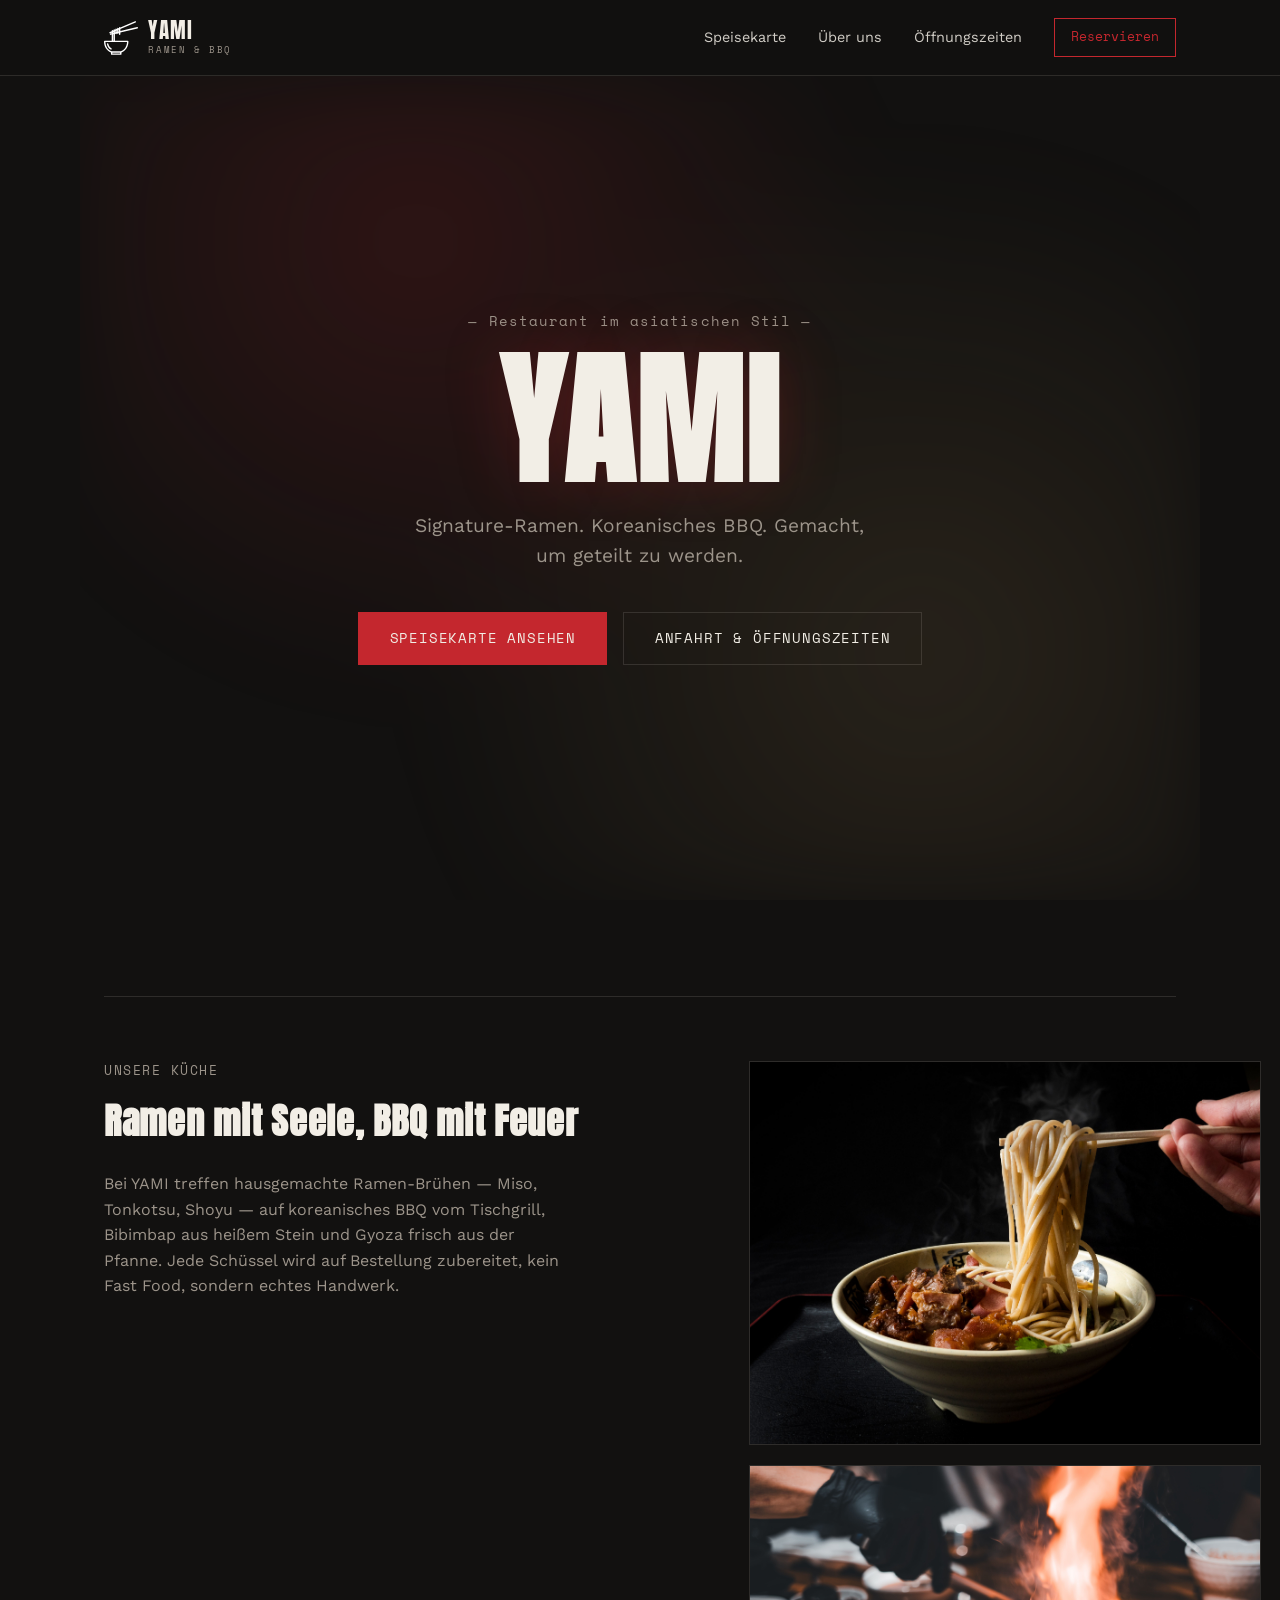
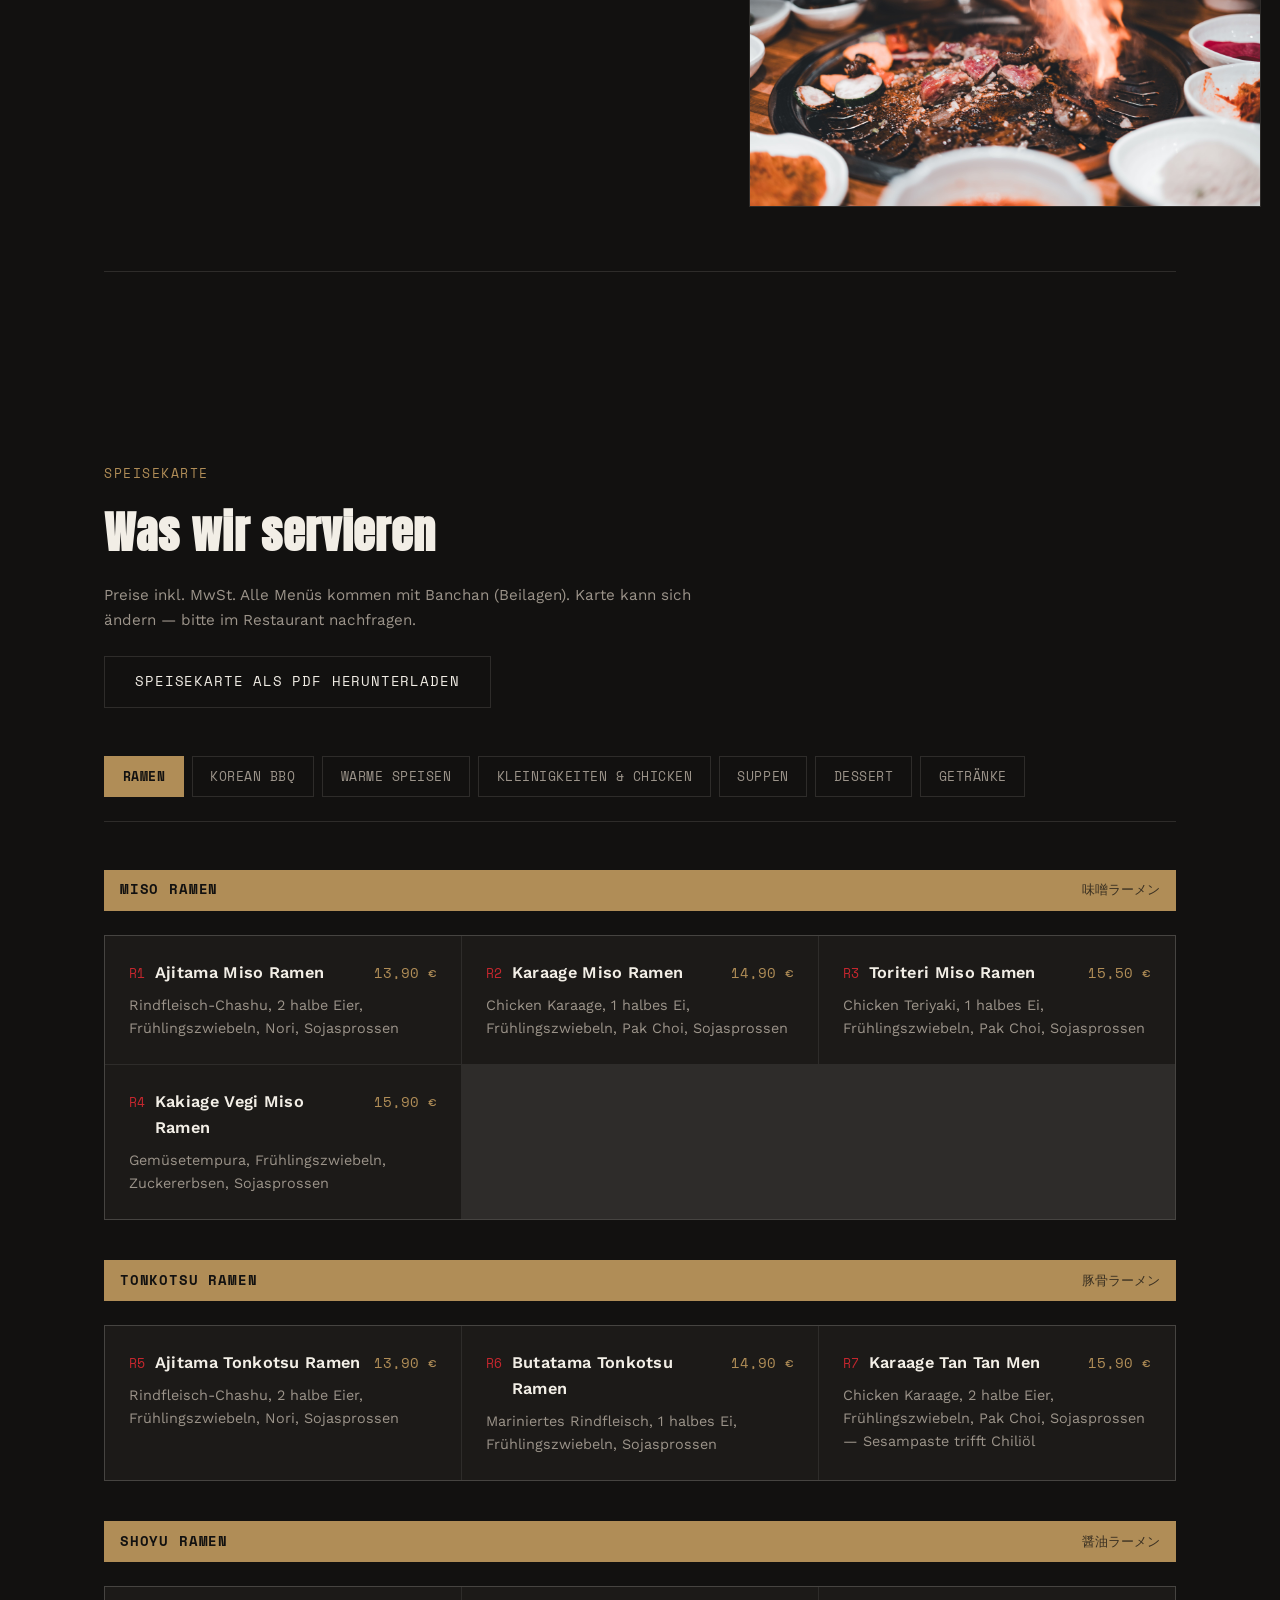
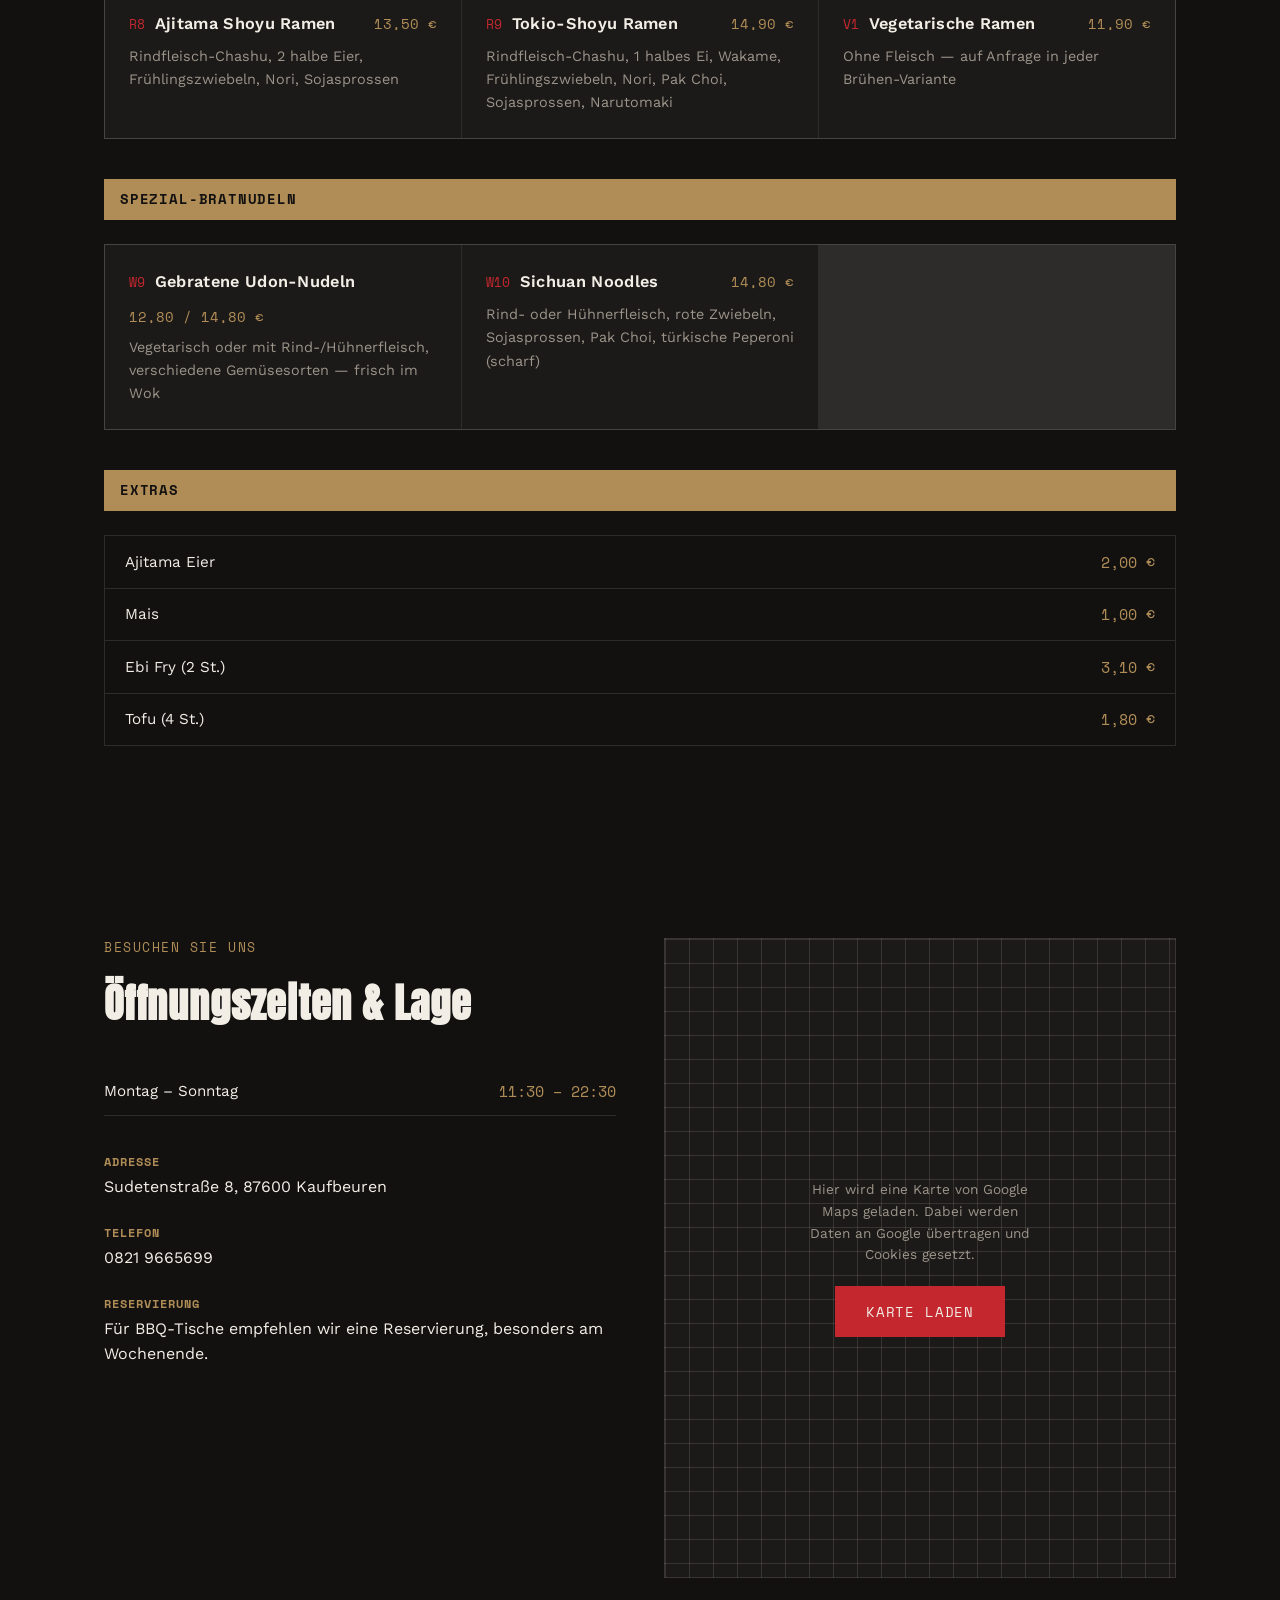
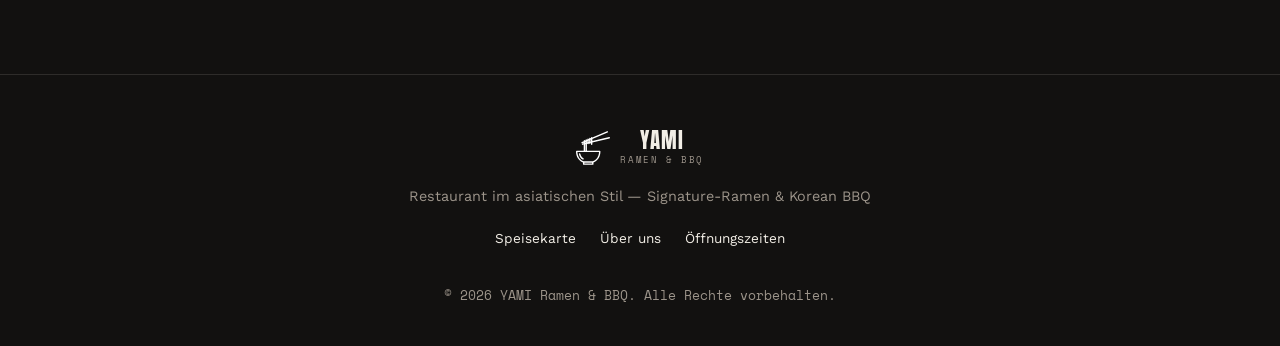
==== index.html @ 627ed58e "move contents into root" ====
<!DOCTYPE html>
<html lang="de">

<head>
  <meta charset="UTF-8">
  <meta name="viewport" content="width=device-width, initial-scale=1.0">
  <title>YAMI — Ramen & BBQ</title>
  <meta name="description"
    content="YAMI Ramen & BBQ — Asiatisches Restaurant mit Signature-Ramen, koreanischem BBQ und mehr.">

  <!-- Fonts: Anton (display/headlines), Work Sans (body text), Space Mono (prices & item codes) -->
  <link rel="preconnect" href="https://fonts.googleapis.com">
  <link rel="preconnect" href="https://fonts.gstatic.com" crossorigin>
  <link
    href="https://fonts.googleapis.com/css2?family=Anton&family=Space+Mono:wght@400;700&family=Work+Sans:wght@400;500;600;700&display=swap"
    rel="stylesheet">

  <link rel="stylesheet" href="style.css">
</head>

<body>

  <!-- ============ NAV ============ -->
  <header class="nav" id="nav">
    <div class="nav-inner">
      <a href="#top" class="logo">
        <span class="logo-mark"><img src="images/noodles-in-a-bowl.svg" alt="Noodle Bowl Logo"></span>
        <span class="logo-text">YAMI<small>RAMEN &amp; BBQ</small></span>
      </a>

      <nav class="nav-links" id="navLinks">
        <a href="#menu">Speisekarte</a>
        <a href="#about">Über uns</a>
        <!-- <a href="#gallery">Galerie</a> -->
        <a href="#visit">Öffnungszeiten</a>
        <a class="nav-cta" href="tel:+4900000000000">Reservieren</a>
      </nav>

      <button class="nav-toggle" id="navToggle" aria-label="Menü öffnen" aria-expanded="false">
        <span></span><span></span><span></span>
      </button>
    </div>
  </header>

  <!-- ============ HERO ============ -->
  <section class="hero" id="top">
    <div class="hero-steam" aria-hidden="true"></div>
    <div class="hero-inner">
      <p class="eyebrow">— Restaurant im asiatischen Stil —</p>
      <h1 class="hero-title">YAMI</h1>
      <p class="hero-sub">Signature-Ramen. Koreanisches BBQ. Gemacht, um geteilt zu werden.</p>
      <div class="hero-actions">
        <a href="#menu" class="btn btn-primary">Speisekarte ansehen</a>
        <a href="#visit" class="btn btn-ghost">Anfahrt &amp; Öffnungszeiten</a>
      </div>
      <!-- Platzhalter für Hero Image 
        <img class="hero-image" src="images/ramen3.jpg"
          alt="Schüssel Miso Ramen mit Chashu, Ei, Frühlingszwiebeln und Nori" />-->
    </div>
  </section>

  <!-- ============ ABOUT STRIP ============ -->
  <section class="about" id="about">
    <div class="about-inner">
      <div class="about-text">
        <p class="kicker">Unsere Küche</p>
        <h2>Ramen mit Seele, BBQ mit Feuer</h2>
        <p>Bei YAMI treffen hausgemachte Ramen-Brühen — Miso, Tonkotsu, Shoyu — auf koreanisches BBQ vom
          Tischgrill, Bibimbap aus heißem Stein und Gyoza frisch aus der Pfanne. Jede Schüssel wird auf Bestellung
          zubereitet, kein Fast Food, sondern echtes Handwerk.</p>
      </div>
      <div class="about-photos">
        <div class="about-photo about-photo-1">
          <img src="images/ramen3.jpg" alt="Schüssel Miso Ramen mit Chashu, Ei, Frühlingszwiebeln und Nori" />
        </div>
        <div class="about-photo about-photo-2">
          <img src="images/kbbq2.jpg" alt="Koreanisches BBQ mit Rindfleisch, Gemüse und Beilagen" />
        </div>
      </div>
    </div>
  </section>

  <!-- ============ MENU ============ -->
  <section class="menu" id="menu">
    <div class="menu-head">
      <p class="kicker">Speisekarte</p>
      <h2>Was wir servieren</h2>
      <p class="menu-note">Preise inkl. MwSt. Alle Menüs kommen mit Banchan (Beilagen). Karte kann sich ändern — bitte
        im Restaurant nachfragen.</p>
      <a class="btn btn-ghost menu-download " href="images/yami-speisekarte.pdf" download>Speisekarte als PDF
        herunterladen</a>
    </div>

    <div class="menu-tabs" id="menuTabs" role="tablist" aria-label="Menü-Kategorien">
      <button class="tab-btn active" data-tab="ramen" role="tab" aria-selected="true">Ramen</button>
      <button class="tab-btn" data-tab="bbq" role="tab" aria-selected="false">Korean BBQ</button>
      <button class="tab-btn" data-tab="warm" role="tab" aria-selected="false">Warme Speisen</button>
      <button class="tab-btn" data-tab="klein" role="tab" aria-selected="false">Kleinigkeiten &amp; Chicken</button>
      <button class="tab-btn" data-tab="soup" role="tab" aria-selected="false">Suppen</button>
      <button class="tab-btn" data-tab="dessert" role="tab" aria-selected="false">Dessert</button>
      <button class="tab-btn" data-tab="drinks" role="tab" aria-selected="false">Getränke</button>

    </div>

    <div class="menu-panels" id="menuPanels">

      <!-- RAMEN -->
      <div class="panel active" data-panel="ramen">
        <div class="category-bar">Miso Ramen <span>味噌ラーメン</span></div>
        <div class="item-grid">
          <article class="item">
            <div class="item-top"><span class="code">R1</span>
              <h3>Ajitama Miso Ramen</h3><span class="price">13,90&nbsp;€</span>
            </div>
            <p>Rindfleisch-Chashu, 2 halbe Eier, Frühlingszwiebeln, Nori, Sojasprossen</p>
          </article>
          <article class="item">
            <div class="item-top"><span class="code">R2</span>
              <h3>Karaage Miso Ramen</h3><span class="price">14,90&nbsp;€</span>
            </div>
            <p>Chicken Karaage, 1 halbes Ei, Frühlingszwiebeln, Pak Choi, Sojasprossen</p>
          </article>
          <article class="item">
            <div class="item-top"><span class="code">R3</span>
              <h3>Toriteri Miso Ramen</h3><span class="price">15,50&nbsp;€</span>
            </div>
            <p>Chicken Teriyaki, 1 halbes Ei, Frühlingszwiebeln, Pak Choi, Sojasprossen</p>
          </article>
          <article class="item">
            <div class="item-top"><span class="code">R4</span>
              <h3>Kakiage Vegi Miso Ramen</h3><span class="price">15,90&nbsp;€</span>
            </div>
            <p>Gemüsetempura, Frühlingszwiebeln, Zuckererbsen, Sojasprossen</p>
          </article>
        </div>

        <div class="category-bar">Tonkotsu Ramen <span>豚骨ラーメン</span></div>
        <div class="item-grid">
          <article class="item">
            <div class="item-top"><span class="code">R5</span>
              <h3>Ajitama Tonkotsu Ramen</h3><span class="price">13,90&nbsp;€</span>
            </div>
            <p>Rindfleisch-Chashu, 2 halbe Eier, Frühlingszwiebeln, Nori, Sojasprossen</p>
          </article>
          <article class="item">
            <div class="item-top"><span class="code">R6</span>
              <h3>Butatama Tonkotsu Ramen</h3><span class="price">14,90&nbsp;€</span>
            </div>
            <p>Mariniertes Rindfleisch, 1 halbes Ei, Frühlingszwiebeln, Sojasprossen</p>
          </article>
          <article class="item">
            <div class="item-top"><span class="code">R7</span>
              <h3>Karaage Tan Tan Men</h3><span class="price">15,90&nbsp;€</span>
            </div>
            <p>Chicken Karaage, 2 halbe Eier, Frühlingszwiebeln, Pak Choi, Sojasprossen — Sesampaste trifft Chiliöl</p>
          </article>
        </div>

        <div class="category-bar">Shoyu Ramen <span>醤油ラーメン</span></div>
        <div class="item-grid">
          <article class="item">
            <div class="item-top"><span class="code">R8</span>
              <h3>Ajitama Shoyu Ramen</h3><span class="price">13,50&nbsp;€</span>
            </div>
            <p>Rindfleisch-Chashu, 2 halbe Eier, Frühlingszwiebeln, Nori, Sojasprossen</p>
          </article>
          <article class="item">
            <div class="item-top"><span class="code">R9</span>
              <h3>Tokio-Shoyu Ramen</h3><span class="price">14,90&nbsp;€</span>
            </div>
            <p>Rindfleisch-Chashu, 1 halbes Ei, Wakame, Frühlingszwiebeln, Nori, Pak Choi, Sojasprossen, Narutomaki</p>
          </article>
          <article class="item">
            <div class="item-top"><span class="code">V1</span>
              <h3>Vegetarische Ramen</h3><span class="price">11,90&nbsp;€</span>
            </div>
            <p>Ohne Fleisch — auf Anfrage in jeder Brühen-Variante</p>
          </article>
        </div>

        <div class="category-bar">Spezial-Bratnudeln</div>
        <div class="item-grid">
          <article class="item">
            <div class="item-top"><span class="code">W9</span>
              <h3>Gebratene Udon-Nudeln</h3><span class="price">12,80&nbsp;/&nbsp;14,80&nbsp;€</span>
            </div>
            <p>Vegetarisch oder mit Rind-/Hühnerfleisch, verschiedene Gemüsesorten — frisch im Wok</p>
          </article>
          <article class="item">
            <div class="item-top"><span class="code">W10</span>
              <h3>Sichuan Noodles</h3><span class="price">14,80&nbsp;€</span>
            </div>
            <p>Rind- oder Hühnerfleisch, rote Zwiebeln, Sojasprossen, Pak Choi, türkische Peperoni (scharf)</p>
          </article>
        </div>

        <div class="category-bar">Extras</div>
        <ul class="extras-list">
          <li><span>Ajitama Eier</span><span>2,00&nbsp;€</span></li>
          <li><span>Mais</span><span>1,00&nbsp;€</span></li>
          <li><span>Ebi Fry (2 St.)</span><span>3,10&nbsp;€</span></li>
          <li><span>Tofu (4 St.)</span><span>1,80&nbsp;€</span></li>
        </ul>
      </div>

      <!-- KOREAN BBQ -->
      <div class="panel" data-panel="bbq">
        <div class="category-bar">Korean BBQ <span>jedes Menü mit Banchan</span></div>
        <div class="item-grid">
          <article class="item">
            <div class="item-top"><span class="code">B1</span>
              <h3>Menü 1 — Must Try</h3><span class="price">28,00&nbsp;€</span>
            </div>
            <p>Perfekter Einstieg ins koreanische BBQ — Black Angus Beef Cut &amp; Pork Belly Trio</p>
          </article>
          <article class="item">
            <div class="item-top"><span class="code">B2</span>
              <h3>Menü 2 — Advanced Flavors</h3><span class="price">33,00&nbsp;€</span>
            </div>
            <p>5 ausgewählte Prime Cuts von Wagyu und Black Angus Beef, außerdem marinierte Cuts</p>
          </article>
          <article class="item">
            <div class="item-top"><span class="code">B3</span>
              <h3>Menü 3 — Surf and Turf</h3><span class="price">33,00&nbsp;€</span>
            </div>
            <p>Jakobsmuschel, Garnelen, Lachs, Tintenfisch</p>
          </article>
        </div>
      </div>

      <!-- WARME SPEISEN -->
      <div class="panel" data-panel="warm">
        <div class="category-bar">Warme Speisen</div>
        <div class="item-grid">
          <article class="item">
            <div class="item-top"><span class="code">W1</span>
              <h3>Bibimbap mit Beef &amp; Bandol Signature-Sauce</h3><span class="price">16,90&nbsp;€</span>
            </div>
            <p>Rindfleisch in hausgemachter Signature-Sauce, Crunch-Gemüse, Spiegelei, heißer Stein</p>
          </article>
          <article class="item">
            <div class="item-top"><span class="code">W2</span>
              <h3>Bibimbap mit Tofu (vegan)</h3><span class="price">14,90&nbsp;€</span>
            </div>
            <p>Gebratener Tofu, buntes Gemüse, würzige Sauce — komplett vegan</p>
          </article>
          <article class="item">
            <div class="item-top"><span class="code">W3</span>
              <h3>Traditionelles Bibimbap</h3><span class="price">11,90&nbsp;€</span>
            </div>
            <p>Frisches Gemüse, Nori, gebratenes Ei, knusprige Reis-Kruste aus dem heißen Stein</p>
          </article>
          <article class="item">
            <div class="item-top"><span class="code">W4</span>
              <h3>Bulgogi</h3><span class="price">15,90&nbsp;€</span>
            </div>
            <p>Klassisch mariniertes koreanisches Rindfleisch</p>
          </article>
          <article class="item">
            <div class="item-top"><span class="code">W5</span>
              <h3>Kimchi Fried Rice</h3><span class="price">13,90&nbsp;€</span>
            </div>
            <p>Gebratener Reis mit Kimchi</p>
          </article>
          <article class="item">
            <div class="item-top"><span class="code">W6</span>
              <h3>Kimchi Jjigae</h3><span class="price">14,90&nbsp;€</span>
            </div>
            <p>Klassischer scharfer Kimchi-Eintopf</p>
          </article>
          <article class="item">
            <div class="item-top"><span class="code">W7</span>
              <h3>Haemul Sundubu Jjigae</h3><span class="price">18,90&nbsp;€</span>
            </div>
            <p>Scharfer Meeresfrüchte-Tofu-Eintopf</p>
          </article>
          <article class="item">
            <div class="item-top"><span class="code">W8</span>
              <h3>Doenjang Jjigae</h3><span class="price">13,90&nbsp;€</span>
            </div>
            <p>Herzhafter Sojabohnenpasten-Eintopf</p>
          </article>
        </div>
      </div>

      <!-- KLEINIGKEITEN & FRIED CHICKEN -->
      <div class="panel" data-panel="klein">
        <div class="category-bar">Kleinigkeiten</div>
        <div class="item-grid">
          <article class="item">
            <div class="item-top"><span class="code">K1</span>
              <h3>Edamame</h3><span class="price">4,00&nbsp;€</span>
            </div>
            <p>Gekochte Sojabohnen</p>
          </article>
          <article class="item">
            <div class="item-top"><span class="code">K2</span>
              <h3>Wakame</h3><span class="price">4,00&nbsp;€</span>
            </div>
            <p>Algensalat</p>
          </article>
          <article class="item">
            <div class="item-top"><span class="code">K3</span>
              <h3>Tteokbokki</h3><span class="price">8,90&nbsp;€</span>
            </div>
            <p>Reiskuchen in cremig-scharfer Soße, mit Fischkuchen, Ei, Frühlingszwiebeln</p>
          </article>
          <article class="item">
            <div class="item-top"><span class="code">K4</span>
              <h3>Gyoza — japanische gegrillte Teigtaschen</h3><span class="price">ab 4,90&nbsp;€</span>
            </div>
            <p>Hähnchen 5,90&nbsp;€ · Veggi 5,20&nbsp;€ · Garnele 6,10&nbsp;€ · Gemüse-Spinat 4,90&nbsp;€ (6 St.)</p>
          </article>
          <article class="item">
            <div class="item-top"><span class="code">K5</span>
              <h3>Teriyaki-Hähnchenspieße</h3><span class="price">5,20&nbsp;€</span>
            </div>
            <p>Mariniert und glasiert in süßer, herzhafter Teriyaki-Sauce</p>
          </article>
          <article class="item">
            <div class="item-top"><span class="code">K6</span>
              <h3>Tempura</h3><span class="price">5,20&nbsp;€</span>
            </div>
            <p>Garnelen-Tempura, leichter knuspriger Teig (2 Stück)</p>
          </article>
        </div>

        <div class="category-bar">Fried Chicken <span>Drumettes · 5 St. 7,90&nbsp;€ / 8 St. 11,90&nbsp;€</span></div>
        <div class="item-grid">
          <article class="item">
            <div class="item-top"><span class="code">F1</span>
              <h3>Original Fried Chicken</h3>
            </div>
            <p>Golden frittiert, crunchy außen, saftig innen — der Klassiker</p>
          </article>
          <article class="item">
            <div class="item-top"><span class="code">F2</span>
              <h3>Red Chili Cheese Powder</h3>
            </div>
            <p>Eingerollt in feurigem Chili-Cheese-Powder</p>
          </article>
          <article class="item">
            <div class="item-top"><span class="code">F3</span>
              <h3>Honey-Mustard Chicken</h3>
            </div>
            <p>Süß trifft pikant — goldene Honey-Senf-Glaze</p>
          </article>
          <article class="item">
            <div class="item-top"><span class="code">F4</span>
              <h3>Golden Curry Chicken</h3>
            </div>
            <p>Aromatisches Curry-Powder auf crispy Chicken</p>
          </article>
          <article class="item">
            <div class="item-top"><span class="code">F5</span>
              <h3>Thai-Chili Chicken</h3>
            </div>
            <p>Thailändische Chili-Würze</p>
          </article>
        </div>
      </div>

      <!-- SUPPEN -->
      <div class="panel" data-panel="soup">
        <div class="category-bar">Soup</div>
        <div class="item-grid">
          <article class="item">
            <div class="item-top"><span class="code">S1</span>
              <h3>Scharfe Rindfleischsuppe</h3><span class="price">12,90&nbsp;€</span>
            </div>
            <p>Würzig, feurig, sättigend — Rindfleisch, Gemüse &amp; Power-Brühe</p>
          </article>
          <article class="item">
            <div class="item-top"><span class="code">S2</span>
              <h3>Algensuppe</h3><span class="price">4,20&nbsp;€</span>
            </div>
            <p>Leicht &amp; gesund — frische Algen in klarer Brühe</p>
          </article>
          <article class="item">
            <div class="item-top"><span class="code">S3</span>
              <h3>Kimchi-Tofu-Suppe</h3><span class="price">9,90&nbsp;€</span>
            </div>
            <p>Spicy Kimchi, Tofu &amp; Gemüse in heißer Brühe — mit einer Portion Reis</p>
          </article>
        </div>
      </div>

      <div class="panel" data-panel="dessert">
        <div class="category-bar">Nachtisch</div>
        <div class="item-grid">
          <article class="item">
            <div class="item-top"><span class="code">N1</span>
              <h3>Mochi-Eis</h3><span class="price">4,50&nbsp;€</span>
            </div>
            <p>Kokos, Matcha oder Mango</p>
          </article>
          <article class="item">
            <div class="item-top"><span class="code">N2</span>
              <h3>Matcha / Sesam Eis</h3><span class="price">4,50&nbsp;€</span>
            </div>
          </article>
          <article class="item">
            <div class="item-top"><span class="code">N3</span>
              <h3>Mango-Pudding</h3><span class="price">3,90&nbsp;€</span>
            </div>
          </article>
        </div>
      </div>


      <div class="panel" data-panel="drinks">
        <div class="category-bar">Getränke</div>
        <ul class="extras-list">
          <li><span>Klassische Softgetränke</span><span>4,50&nbsp;€</span></li>
          <li><span>Hausgemachte Limo</span><span>5,90&nbsp;€</span></li>
          <li><span>Grüner / Jasmin Tee</span><span>2,50&nbsp;€</span></li>
          <li><span>Bier vom Fass (0,3&nbsp;L)</span><span>3,60&nbsp;€</span></li>
          <li><span>Cocktails mit Alkohol</span><span>7,90&nbsp;€</span></li>
          <li><span>Soju</span><span>12,80&nbsp;€ / Fl.</span></li>
          <li><span>Rotwein (0,2&nbsp;L)</span><span>5,90&nbsp;€</span></li>
          <li><span>Weißwein (0,2&nbsp;L)</span><span>5,90&nbsp;€</span></li>
        </ul>
        <p class="menu-note">Vollständige Getränkekarte im Restaurant erhältlich.</p>
      </div>

    </div>
  </section>

  <!-- ============ GALLERY (placeholders) ============ 
  <section class="gallery" id="gallery">
    <div class="menu-head">
      <p class="kicker">Impressionen</p>
      <h2>Fotos folgen in Kürze</h2>
      <p class="menu-note">Diese Kacheln sind Platzhalter — echte Fotos von Gerichten und Restaurant werden hier
        eingefügt.</p>
    </div>
    <div class="gallery-grid">
      <div class="gallery-tile" data-label="Ramen"></div>
      <div class="gallery-tile" data-label="BBQ Grill"></div>
      <div class="gallery-tile" data-label="Innenraum"></div>
      <div class="gallery-tile" data-label="Gyoza"></div>
      <div class="gallery-tile" data-label="Bibimbap"></div>
      <div class="gallery-tile" data-label="Cocktails"></div>
    </div>
  </section>
  -->

  <!-- ============ VISIT / HOURS / LOCATION ============ -->
  <section class="visit" id="visit">
    <div class="visit-inner">
      <div class="visit-col">
        <p class="kicker">Besuchen Sie uns</p>
        <h2>Öffnungszeiten &amp; Lage</h2>

        <table class="hours">
          <tr>
            <td>Montag – Sonntag</td>
            <td>11:30 – 22:30</td>
          </tr>

        </table>

        <div class="contact-block">
          <p><strong>Adresse</strong><br>Sudetenstraße 8, 87600 Kaufbeuren</p>
          <p><strong>Telefon</strong><br><a href="tel:+4983419665699">0821 9665699</a></p>
          <p><strong>Reservierung</strong><br>Für BBQ-Tische empfehlen wir eine Reservierung, besonders am Wochenende.
          </p>
        </div>
      </div>

      <div class="visit-map">
        <!-- The map only loads after a click, so no Google cookies are set
             just from visiting the page. data-address feeds the embed URL
             in script.js — update it once you have a real address. -->
        <div class="map-placeholder" id="mapPlaceholder" data-address="Sudetenstraße 8, 87600 Kaufbeuren">
          <div class="map-consent">
            <p>Hier wird eine Karte von Google Maps geladen. Dabei werden Daten an Google übertragen und Cookies
              gesetzt.</p>
            <button class="btn btn-primary" id="loadMapBtn" type="button">Karte laden</button>
          </div>
        </div>
      </div>
    </div>
  </section>

  <!-- ============ FOOTER ============ -->
  <footer class="site-footer">
    <div class="footer-inner">
      <div class="logo">
        <span class="logo-mark"><img src="images/noodles-in-a-bowl.svg" alt="Noodle Bowl Logo"></span>
        <span class="logo-text">YAMI<small>RAMEN &amp; BBQ</small></span>
      </div>
      <p class="footer-tag">Restaurant im asiatischen Stil — Signature-Ramen &amp; Korean BBQ</p>
      <nav class="footer-links">
        <a href="#menu">Speisekarte</a>
        <a href="#about">Über uns</a>
        <a href="#visit">Öffnungszeiten</a>
      </nav>
      <p class="footer-copy">© <span id="year"></span> YAMI Ramen &amp; BBQ. Alle Rechte vorbehalten.</p>
    </div>
  </footer>

  <script src="script.js"></script>
</body>

</html>
---- style.css ----
/* =========================================================
   YAMI RAMEN & BBQ — Stylesheet
   Design tokens live at the top as CSS custom properties.
   Everything else references them — change a value here and
   it updates the whole site.
   ========================================================= */

:root {
  /* Color */
  --black:      #121110;   /* page background — warm charcoal, like slate */
  --panel:      #1c1a18;   /* card / panel background */
  --panel-2:    #242120;   /* slightly lighter panel, for hover states */
  --red:        #c4272e;   /* signature accent, from the logo */
  --red-dim:    #7d1a1f;
  --gold:       #b08d57;   /* bronze accent, from menu category bars */
  --cream:      #f2eee6;   /* primary text on dark */
  --muted:      #9c948a;   /* secondary text */
  --line:       rgba(242, 238, 230, 0.12);

  /* Type */
  --font-display: 'Anton', sans-serif;
  --font-body: 'Work Sans', sans-serif;
  --font-mono: 'Space Mono', monospace;

  /* Layout */
  --max-width: 1120px;
  --nav-height: 76px;
}

/* ---------- Reset & base ---------- */
* { box-sizing: border-box; margin: 0; padding: 0; }

html { scroll-behavior: smooth; }

@media (prefers-reduced-motion: reduce) {
  html { scroll-behavior: auto; }
  * { animation-duration: 0.01ms !important; transition-duration: 0.01ms !important; }
}

body {
  background: var(--black);
  color: var(--cream);
  font-family: var(--font-body);
  line-height: 1.6;
  -webkit-font-smoothing: antialiased;
}

a { color: inherit; text-decoration: none; }
ul { list-style: none; }
img { max-width: 100%; display: block; }

:focus-visible {
  outline: 2px solid var(--gold);
  outline-offset: 3px;
}

h1, h2, h3 { font-family: var(--font-display); letter-spacing: 0.02em; }

.kicker {
  font-family: var(--font-mono);
  font-size: 0.8rem;
  letter-spacing: 0.12em;
  text-transform: uppercase;
  color: var(--gold);
  margin-bottom: 0.75rem;
}

/* ---------- Layout helpers ---------- */
section {
  max-width: var(--max-width);
  margin: 0 auto;
  padding: 6rem 1.5rem;
}

.menu-head { max-width: 640px; margin-bottom: 3rem; }
.menu-head h2 { font-size: clamp(2rem, 4vw, 2.75rem); margin-bottom: 1rem; }
.menu-note { color: var(--muted); font-size: 0.95rem; }
.menu-download { margin-top: 1.5rem; }

/* ---------- Buttons ---------- */
.btn {
  display: inline-block;
  padding: 0.9rem 1.9rem;
  font-family: var(--font-mono);
  font-size: 0.85rem;
  letter-spacing: 0.06em;
  text-transform: uppercase;
  border: 1px solid transparent;
  transition: transform 0.15s ease, background 0.2s ease, border-color 0.2s ease;
  cursor: pointer;
}
.btn:hover { transform: translateY(-2px); }

.btn-primary { background: var(--red); color: var(--cream); }
.btn-primary:hover { background: #d94048; }

.btn-ghost { border-color: var(--line); color: var(--cream); }
.btn-ghost:hover { border-color: var(--gold); color: var(--gold); }

/* =========================================================
   NAV
   ========================================================= */
.nav {
  position: sticky;
  top: 0;
  z-index: 100;
  height: var(--nav-height);
  display: flex;
  align-items: center;
  background: rgba(18, 17, 16, 0.85);
  backdrop-filter: blur(10px);
  border-bottom: 1px solid var(--line);
}

.nav-inner {
  width: 100%;
  max-width: var(--max-width);
  margin: 0 auto;
  padding: 0 1.5rem;
  display: flex;
  align-items: center;
  justify-content: space-between;
}

.logo { display: flex; align-items: center; gap: 0.65rem; }

.logo-mark {
  display: grid;
  place-items: center;
  width: 34px;
  height: 34px;
  font-size: 1.1rem;
}

.logo-text {
  font-family: var(--font-display);
  font-size: 1.3rem;
  letter-spacing: 0.06em;
  line-height: 1;
  display: flex;
  flex-direction: column;
}
.logo-text small {
  font-family: var(--font-mono);
  font-size: 0.55rem;
  letter-spacing: 0.18em;
  color: var(--muted);
  margin-top: 0.25rem;
}

.nav-links {
  display: flex;
  align-items: center;
  gap: 2rem;
  font-size: 0.9rem;
}
.nav-links a { color: var(--cream); opacity: 0.85; transition: opacity 0.15s; }
.nav-links a:hover { opacity: 1; }

.nav-cta {
  font-family: var(--font-mono);
  font-size: 0.8rem;
  padding: 0.5rem 1rem;
  border: 1px solid var(--red);
  color: var(--red) !important;
  opacity: 1 !important;
}
.nav-cta:hover { background: var(--red); color: var(--cream) !important; }

.nav-toggle {
  display: none;
  flex-direction: column;
  gap: 5px;
  background: none;
  border: none;
  cursor: pointer;
  padding: 0.5rem;
}
.nav-toggle span { width: 24px; height: 2px; background: var(--cream); transition: transform 0.2s, opacity 0.2s; }

/* =========================================================
   HERO
   ========================================================= */
.hero {
  position: relative;
  min-height: calc(100vh - var(--nav-height));
  display: flex;
  align-items: center;
  justify-content: center;
  text-align: center;
  overflow: hidden;
  padding: 2rem 1.5rem;
}

/* Signature ambient element: soft moving "steam" gradients behind the hero text.
   Kept subtle and slow so it reads as atmosphere, not decoration. */
.hero-steam {
  position: absolute;
  inset: 0;
  background:
    radial-gradient(circle at 30% 20%, rgba(196, 39, 46, 0.16), transparent 45%),
    radial-gradient(circle at 75% 70%, rgba(176, 141, 87, 0.14), transparent 50%);
  filter: blur(40px);
  animation: drift 14s ease-in-out infinite alternate;
  z-index: 0;
}
@keyframes drift {
  from { transform: translate3d(0, 0, 0) scale(1); }
  to   { transform: translate3d(2%, -3%, 0) scale(1.08); }
}

.hero-inner { position: relative; z-index: 1; max-width: 720px; }
.hero-image {
  padding: 2rem 0;
  width: 80%;
  position: relative;
  align-self: center;
}

.eyebrow {
  font-family: var(--font-mono);
  color: var(--muted);
  letter-spacing: 0.08em;
  margin-bottom: 1.5rem;
  font-size: 0.85rem;
}

.hero-title {
  font-size: clamp(4.5rem, 16vw, 9rem);
  line-height: 0.9;
  color: var(--cream);
  text-shadow: 0 0 60px rgba(196, 39, 46, 0.25);
}

.hero-sub {
  color: var(--muted);
  font-size: clamp(1rem, 2vw, 1.2rem);
  margin: 1.5rem auto 2.5rem;
  max-width: 480px;
}

.hero-actions { display: flex; gap: 1rem; justify-content: center; flex-wrap: wrap; }

.hero-scroll {
  position: absolute;
  bottom: 2rem;
  left: 50%;
  transform: translateX(-50%);
  font-family: var(--font-mono);
  font-size: 0.7rem;
  letter-spacing: 0.1em;
  color: var(--muted);
  text-transform: uppercase;
  display: flex;
  flex-direction: column;
  align-items: center;
  gap: 0.5rem;
  z-index: 1;
}
.hero-scroll span {
  width: 1px;
  height: 28px;
  background: var(--gold);
  animation: scrollpulse 1.8s ease-in-out infinite;
}
@keyframes scrollpulse {
  0%, 100% { opacity: 0.3; }
  50% { opacity: 1; }
}

/* =========================================================
   ABOUT
   ========================================================= */
.about-inner {
  display: grid;
  grid-template-columns: 1.4fr 1fr;
  gap: 3rem;
  align-items: start;
  border-top: 1px solid var(--line);
  border-bottom: 1px solid var(--line);
  padding: 4rem 0;
}

.about-text h2 { font-size: clamp(1.75rem, 3vw, 2.25rem); margin-bottom: 1.25rem; }
.about-text p { color: var(--muted); max-width: 46ch; }

/* Two real photos stacked vertically, filling the right column
   the same way the facts list used to. */
.about-photos {
  display: flex;
  flex-direction: column;
  gap: 1.25rem;
}

.about-photo {
  position: relative;
  width: 120%;

  aspect-ratio: 16 / 9;
  border: 1px solid var(--line);
  display: flex;
  align-items: flex-end;
}


/* =========================================================
   MENU
   ========================================================= */
.menu-tabs {
  display: flex;
  flex-wrap: wrap;
  gap: 0.5rem;
  margin-bottom: 3rem;
  border-bottom: 1px solid var(--line);
  padding-bottom: 1.5rem;
}

.tab-btn {
  font-family: var(--font-mono);
  font-size: 0.8rem;
  letter-spacing: 0.04em;
  text-transform: uppercase;
  background: none;
  border: 1px solid var(--line);
  color: var(--muted);
  padding: 0.6rem 1.1rem;
  cursor: pointer;
  transition: all 0.15s ease;
}
.tab-btn:hover { color: var(--cream); border-color: var(--muted); }
.tab-btn.active { background: var(--gold); border-color: var(--gold); color: var(--black); font-weight: 700; }

.panel { display: none; }
.panel.active { display: block; animation: fadein 0.35s ease; }
@keyframes fadein { from { opacity: 0; transform: translateY(6px); } to { opacity: 1; transform: none; } }

/* The gold category bar — this is the signature element lifted directly
   from the printed menu's "MISO RAMEN 味噌ラーメン" style tags. */
.category-bar {
  background: var(--gold);
  color: var(--black);
  font-family: var(--font-mono);
  font-weight: 700;
  font-size: 0.85rem;
  letter-spacing: 0.06em;
  text-transform: uppercase;
  padding: 0.6rem 1rem;
  display: flex;
  justify-content: space-between;
  align-items: baseline;
  margin: 2.5rem 0 1.5rem;
}
.category-bar:first-child { margin-top: 0; }
.category-bar span { font-weight: 400; opacity: 0.75; text-transform: none; letter-spacing: 0; font-size: 0.8rem; }

.item-grid {
  display: grid;
  grid-template-columns: repeat(auto-fill, minmax(280px, 1fr));
  gap: 1px;
  background: var(--line);
  border: 1px solid var(--line);
}

.item {
  background: var(--panel);
  padding: 1.5rem;
  transition: background 0.15s ease;
}
.item:hover { background: var(--panel-2); }

.item-top {
  display: flex;
  align-items: baseline;
  gap: 0.6rem;
  margin-bottom: 0.5rem;
  flex-wrap: wrap;
}
.item-top .code {
  font-family: var(--font-mono);
  color: var(--red);
  font-size: 0.8rem;
}
.item-top h3 {
  font-family: var(--font-body);
  font-weight: 600;
  font-size: 1.02rem;
  flex: 1;
  min-width: 140px;
}
.item-top .price {
  font-family: var(--font-mono);
  color: var(--gold);
  font-size: 0.9rem;
  white-space: nowrap;
}
.item p { color: var(--muted); font-size: 0.9rem; }

.extras-list {
  border: 1px solid var(--line);
}
.extras-list li {
  display: flex;
  justify-content: space-between;
  padding: 0.85rem 1.25rem;
  border-bottom: 1px solid var(--line);
  font-size: 0.95rem;
}
.extras-list li:last-child { border-bottom: none; }
.extras-list li span:last-child { font-family: var(--font-mono); color: var(--gold); }

/* =========================================================
   GALLERY (placeholders)
   ========================================================= */
.gallery-grid {
  display: grid;
  grid-template-columns: repeat(3, 1fr);
  gap: 1px;
  background: var(--line);
  border: 1px solid var(--line);
}

.gallery-tile {
  aspect-ratio: 4 / 3;
  background:
    linear-gradient(135deg, var(--panel) 0%, var(--panel-2) 100%);
  position: relative;
  display: flex;
  align-items: flex-end;
  padding: 1rem;
}
.gallery-tile::before {
  content: '';
  position: absolute;
  inset: 0;
  background-image: repeating-linear-gradient(45deg, transparent, transparent 10px, rgba(242,238,230,0.03) 10px, rgba(242,238,230,0.03) 20px);
}
.gallery-tile::after {
  content: attr(data-label);
  position: relative;
  font-family: var(--font-mono);
  font-size: 0.75rem;
  letter-spacing: 0.08em;
  text-transform: uppercase;
  color: var(--muted);
}

/* =========================================================
   VISIT / HOURS / LOCATION
   ========================================================= */
.visit-inner {
  display: grid;
  grid-template-columns: 1fr 1fr;
  gap: 3rem;
  align-items: start;
}

.visit h2 { font-size: clamp(2rem, 4vw, 2.5rem); margin-bottom: 2rem; }

.hours { width: 100%; border-collapse: collapse; margin-bottom: 1rem; }
.hours td { padding: 0.75rem 0; border-bottom: 1px solid var(--line); font-size: 0.95rem; }
.hours td:last-child { text-align: right; font-family: var(--font-mono); color: var(--gold); }

.contact-block { margin-top: 2rem; display: flex; flex-direction: column; gap: 1.25rem; }
.contact-block strong { font-family: var(--font-mono); font-size: 0.75rem; color: var(--gold); text-transform: uppercase; letter-spacing: 0.08em; }
.contact-block a:hover { color: var(--gold); }

.placeholder-flag {
  margin-top: 1.5rem;
  font-size: 0.8rem;
  color: var(--red);
  border-left: 2px solid var(--red);
  padding-left: 0.75rem;
}

/* Map: starts as a consent prompt (.map-consent), and is swapped for
   .map-frame + <iframe> by script.js once the visitor clicks "Karte laden".
   Keeping this a click-to-load gate is what avoids needing a cookie
   banner just for an embedded map. */
.map-placeholder {
  background: var(--panel);
  border: 1px solid var(--line);
  aspect-ratio: 4 / 5;
  display: grid;
  place-items: center;
  overflow: hidden;
  background-image:
    linear-gradient(var(--line) 1px, transparent 1px),
    linear-gradient(90deg, var(--line) 1px, transparent 1px);
  background-size: 24px 24px;
}

.map-consent {
  display: flex;
  flex-direction: column;
  align-items: center;
  gap: 1.25rem;
  padding: 2rem;
  text-align: center;
}
.map-consent p {
  color: var(--muted);
  font-size: 0.85rem;
  max-width: 30ch;
}

.map-frame {
  width: 100%;
  height: 100%;
}
.map-frame iframe {
  width: 100%;
  height: 100%;
  border: 0;
  display: block;
  /* Fakes a dark map to match the site instead of a bright white Google Maps panel */
  filter: grayscale(0.35) invert(0.9) contrast(0.85) brightness(0.9) hue-rotate(180deg);
}

/* =========================================================
   FOOTER
   ========================================================= */
.site-footer {
  border-top: 1px solid var(--line);
  padding: 3.5rem 1.5rem 2.5rem;
}
.footer-inner {
  max-width: var(--max-width);
  margin: 0 auto;
  display: flex;
  flex-direction: column;
  align-items: center;
  gap: 1.25rem;
  text-align: center;
}
.footer-tag { color: var(--muted); font-size: 0.9rem; }
.footer-links { display: flex; gap: 1.5rem; font-size: 0.85rem; }
.footer-links a:hover { color: var(--gold); }
.footer-copy { color: var(--muted); font-size: 0.8rem; font-family: var(--font-mono); margin-top: 1rem; }

/* =========================================================
   RESPONSIVE
   ========================================================= */
@media (max-width: 860px) {
  .about-inner, .visit-inner { grid-template-columns: 1fr; }
  .gallery-grid { grid-template-columns: repeat(2, 1fr); }
}

@media (max-width: 720px) {
  .nav-links {
    position: fixed;
    top: var(--nav-height);
    left: 0;
    right: 0;
    background: var(--black);
    border-bottom: 1px solid var(--line);
    flex-direction: column;
    align-items: flex-start;
    padding: 1.5rem;
    gap: 1.25rem;
    transform: translateY(-130%);
    transition: transform 0.25s ease;
  }
  .nav-links.open { transform: translateY(0); }
  .nav-toggle { display: flex; }
  section { padding: 4rem 1.25rem; }
  .gallery-grid { grid-template-columns: 1fr 1fr; }
}

@media (max-width: 480px) {
  .gallery-grid { grid-template-columns: 1fr; }
}
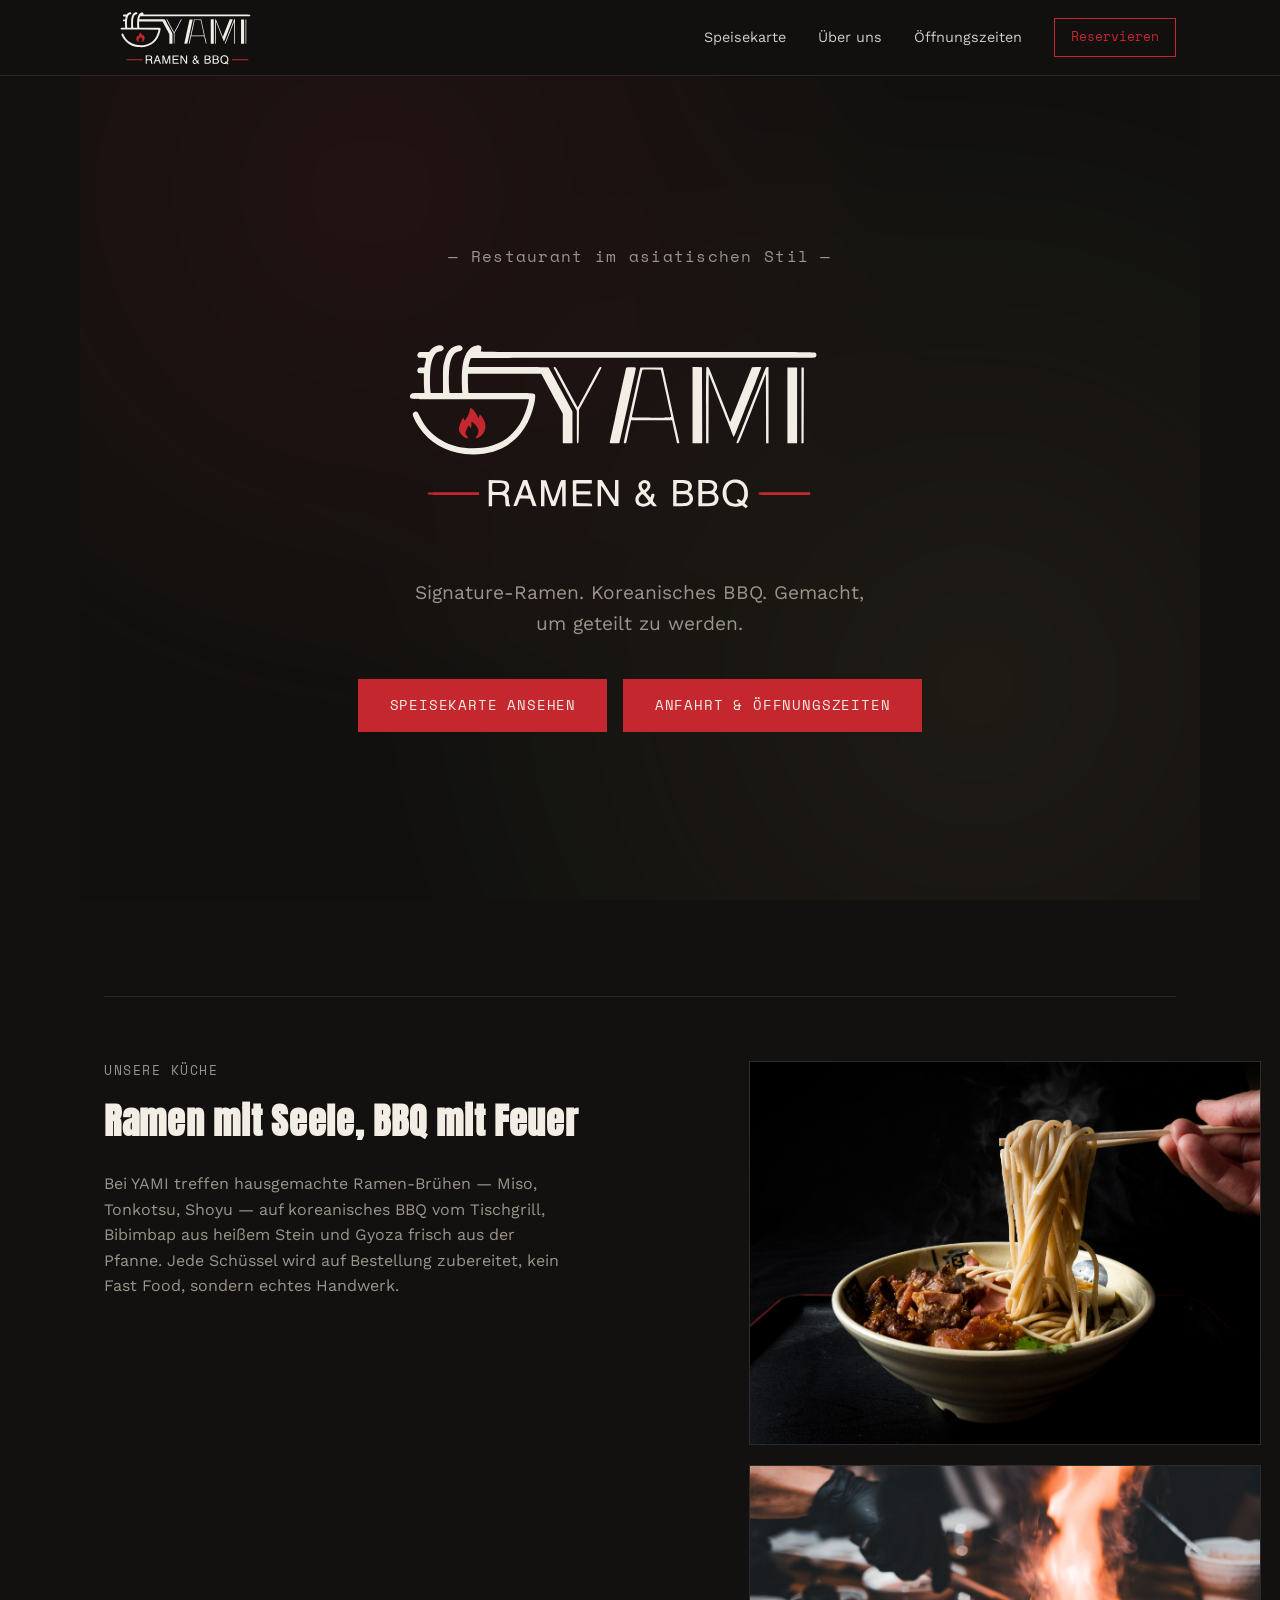
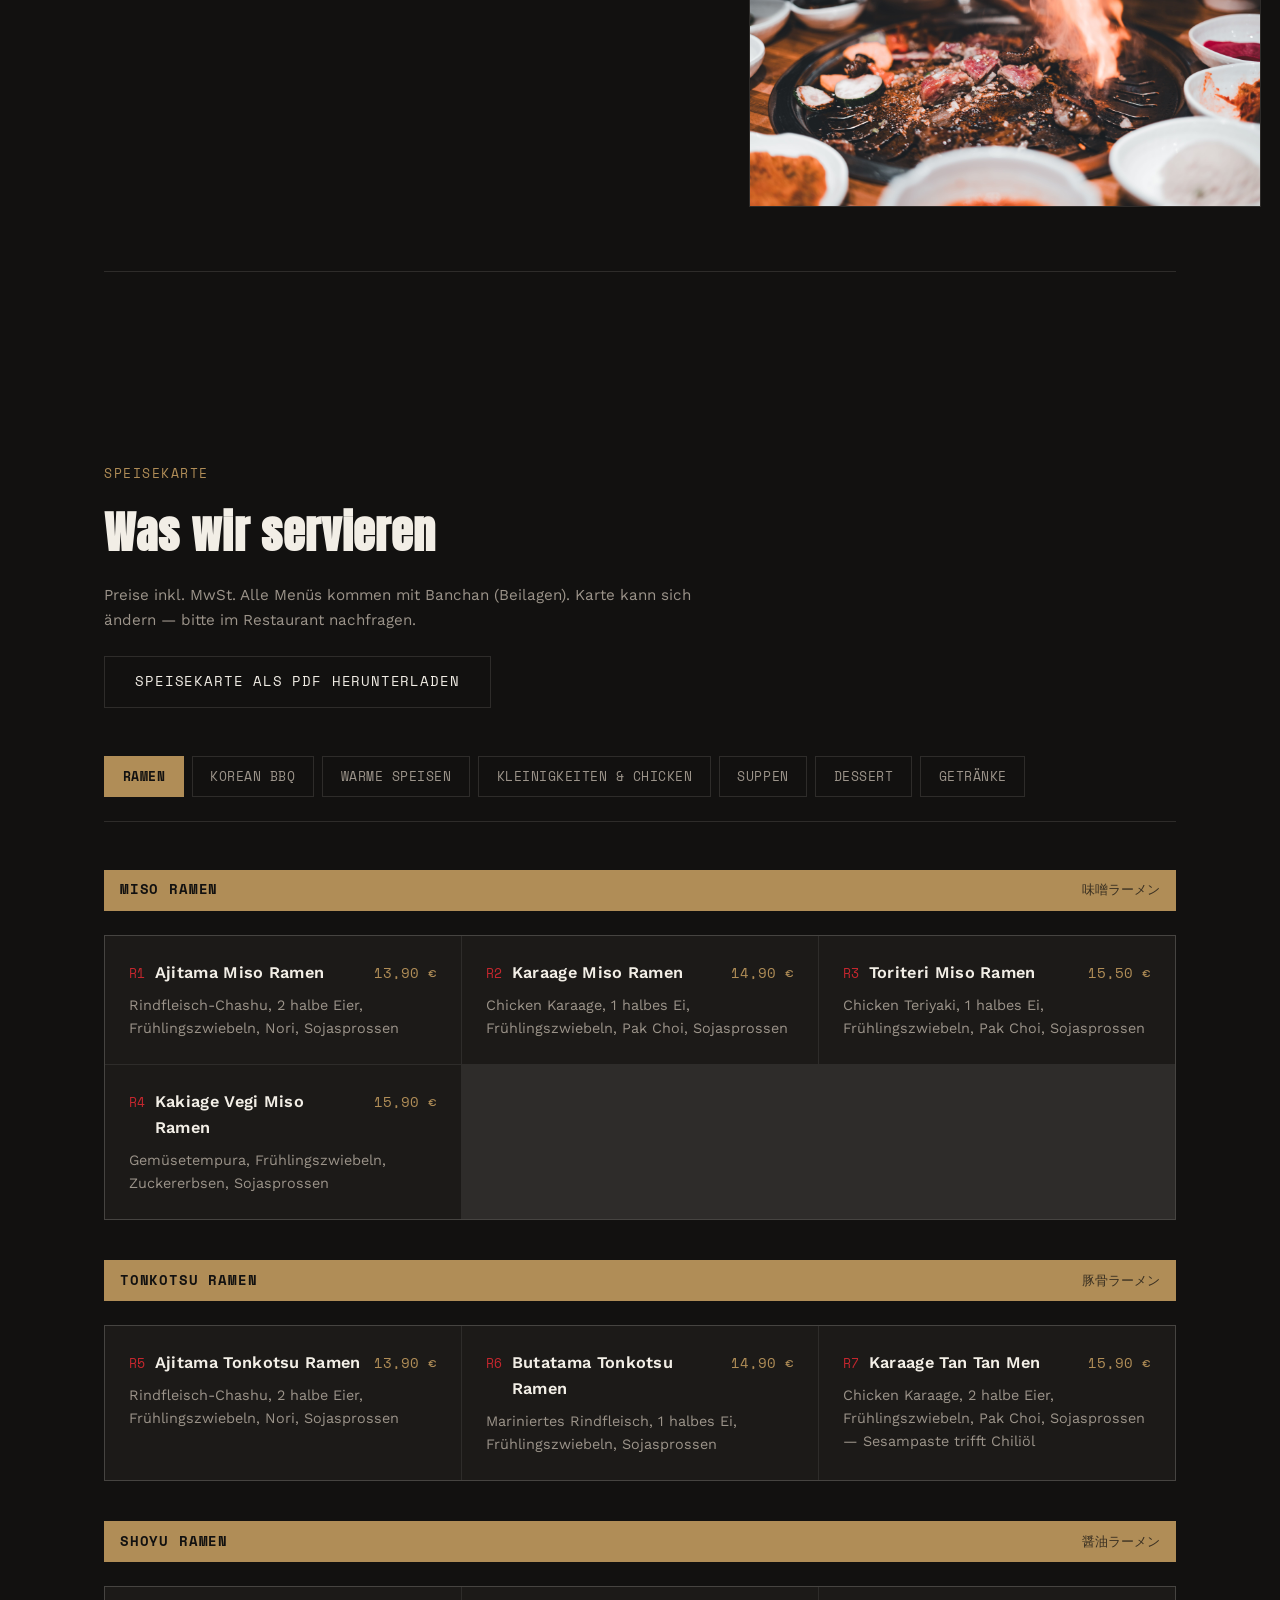
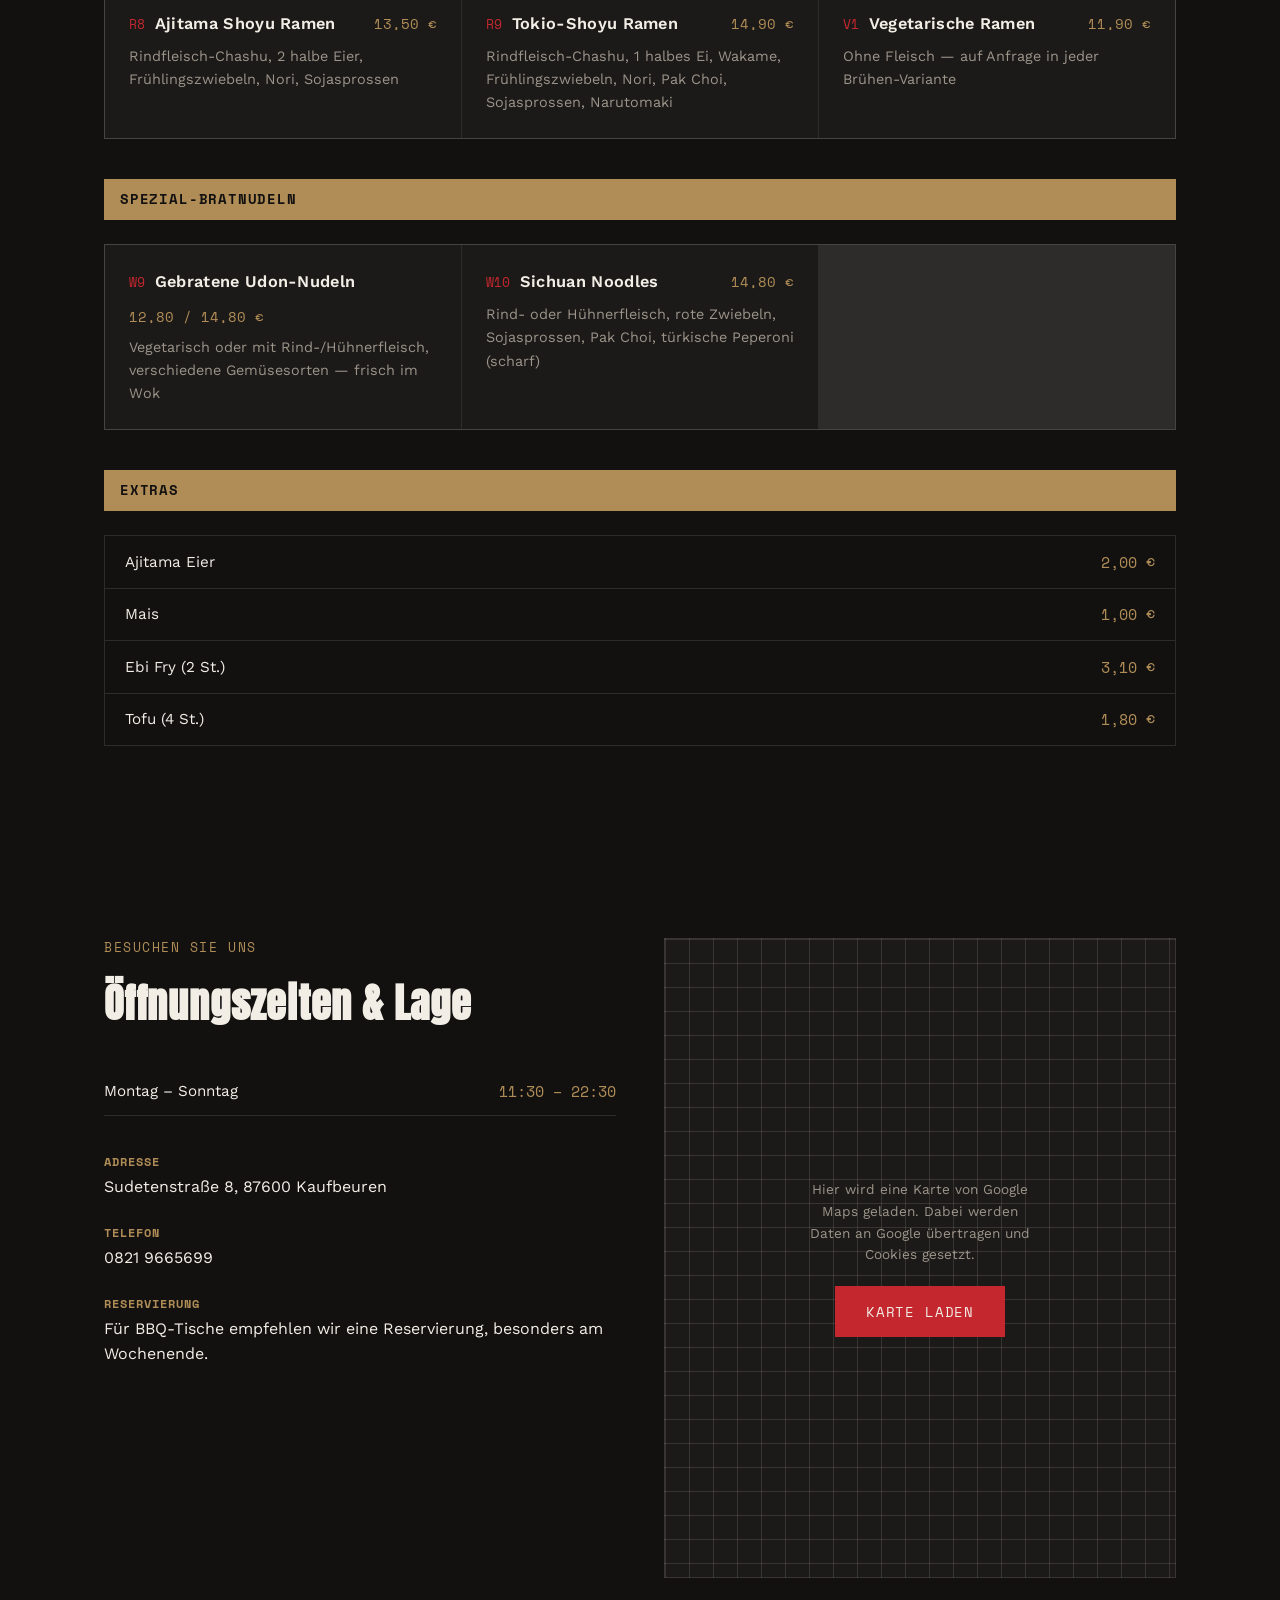
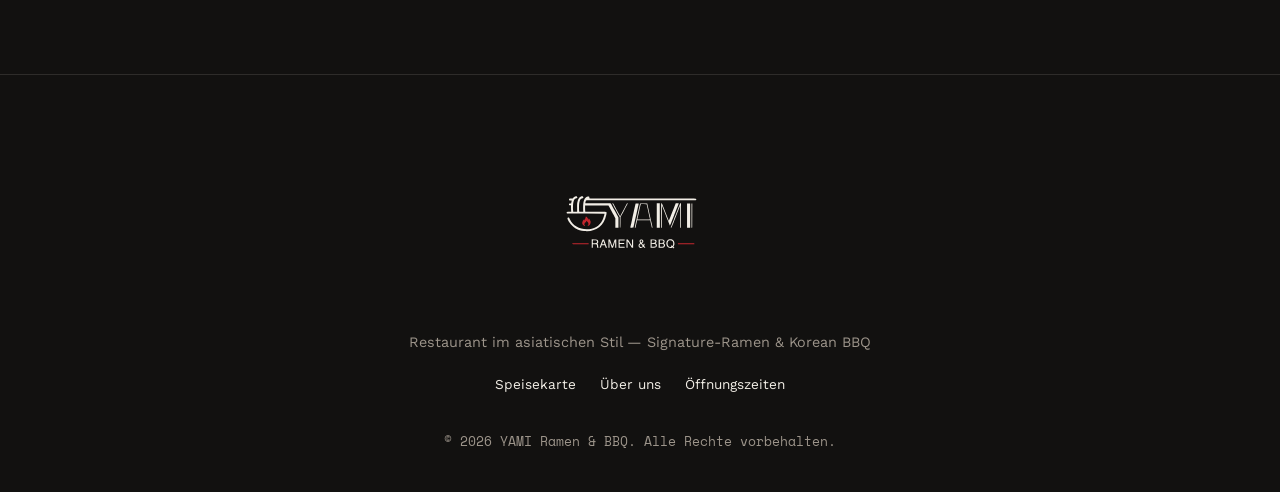
==== commit 7a319b8a: "adjustments changed logo added looping video in hero changed button class" ====
--- a/index.html
+++ b/index.html
@@ -24,8 +24,7 @@
   <header class="nav" id="nav">
     <div class="nav-inner">
       <a href="#top" class="logo">
-        <span class="logo-mark"><img src="images/noodles-in-a-bowl.svg" alt="Noodle Bowl Logo"></span>
-        <span class="logo-text">YAMI<small>RAMEN &amp; BBQ</small></span>
+        <span class="logo-mark"><img src="assets/yami-logo.svg" alt="YAMI Logo"></span>
       </a>
 
       <nav class="nav-links" id="navLinks">
@@ -44,18 +43,22 @@
 
   <!-- ============ HERO ============ -->
   <section class="hero" id="top">
-    <div class="hero-steam" aria-hidden="true"></div>
+    <div class="hero-steam" aria-hidden="true">
+      <video autoplay muted loop playsinline>
+        <source src="assets/showcase_video1.mp4" type="video/mp4">
+      </video>
+      <div class="hero-glow"></div>
+      <div class="hero-overlay"></div>
+    </div>
+
     <div class="hero-inner">
       <p class="eyebrow">— Restaurant im asiatischen Stil —</p>
-      <h1 class="hero-title">YAMI</h1>
+      <img src="assets/yami-logo.svg" alt="YAMI Logo" class="hero-title">
       <p class="hero-sub">Signature-Ramen. Koreanisches BBQ. Gemacht, um geteilt zu werden.</p>
       <div class="hero-actions">
         <a href="#menu" class="btn btn-primary">Speisekarte ansehen</a>
-        <a href="#visit" class="btn btn-ghost">Anfahrt &amp; Öffnungszeiten</a>
-      </div>
-      <!-- Platzhalter für Hero Image 
-        <img class="hero-image" src="images/ramen3.jpg"
-          alt="Schüssel Miso Ramen mit Chashu, Ei, Frühlingszwiebeln und Nori" />-->
+        <a href="#visit" class="btn btn-primary">Anfahrt &amp; Öffnungszeiten</a>
+      </div>
     </div>
   </section>
 
@@ -71,10 +74,10 @@
       </div>
       <div class="about-photos">
         <div class="about-photo about-photo-1">
-          <img src="images/ramen3.jpg" alt="Schüssel Miso Ramen mit Chashu, Ei, Frühlingszwiebeln und Nori" />
+          <img src="assets/ramen3.jpg" alt="Schüssel Miso Ramen mit Chashu, Ei, Frühlingszwiebeln und Nori" />
         </div>
         <div class="about-photo about-photo-2">
-          <img src="images/kbbq2.jpg" alt="Koreanisches BBQ mit Rindfleisch, Gemüse und Beilagen" />
+          <img src="assets/kbbq2.jpg" alt="Koreanisches BBQ mit Rindfleisch, Gemüse und Beilagen" />
         </div>
       </div>
     </div>
@@ -87,7 +90,7 @@
       <h2>Was wir servieren</h2>
       <p class="menu-note">Preise inkl. MwSt. Alle Menüs kommen mit Banchan (Beilagen). Karte kann sich ändern — bitte
         im Restaurant nachfragen.</p>
-      <a class="btn btn-ghost menu-download " href="images/yami-speisekarte.pdf" download>Speisekarte als PDF
+      <a class="btn btn-ghost menu-download " href="assets/yami-speisekarte.pdf" download>Speisekarte als PDF
         herunterladen</a>
     </div>
 
@@ -487,8 +490,7 @@
   <footer class="site-footer">
     <div class="footer-inner">
       <div class="logo">
-        <span class="logo-mark"><img src="images/noodles-in-a-bowl.svg" alt="Noodle Bowl Logo"></span>
-        <span class="logo-text">YAMI<small>RAMEN &amp; BBQ</small></span>
+        <span class="logo-mark"><img src="assets/yami-logo.svg" alt="YAMI Logo"></span>
       </div>
       <p class="footer-tag">Restaurant im asiatischen Stil — Signature-Ramen &amp; Korean BBQ</p>
       <nav class="footer-links">
--- a/style.css
+++ b/style.css
@@ -127,8 +127,8 @@
 .logo-mark {
   display: grid;
   place-items: center;
-  width: 34px;
-  height: 34px;
+  width: 180px;
+  height: 180px;
   font-size: 1.1rem;
 }
 
@@ -197,17 +197,42 @@
 .hero-steam {
   position: absolute;
   inset: 0;
+  overflow: hidden;
+  z-index: 0;
+}
+ 
+.hero-steam video {
+  position: absolute;
+  inset: 0;
+  width: 100%;
+  height: 100%;
+  object-fit: cover;
+}
+ 
+/* Blurred color glow — sits above the video, stays out of the video's
+   own rendering so it doesn't smear the footage itself. */
+.hero-glow {
+  position: absolute;
+  inset: -10%;
   background:
-    radial-gradient(circle at 30% 20%, rgba(196, 39, 46, 0.16), transparent 45%),
-    radial-gradient(circle at 75% 70%, rgba(176, 141, 87, 0.14), transparent 50%);
+    radial-gradient(circle at 30% 20%, rgba(196, 39, 46, 0.22), transparent 45%),
+    radial-gradient(circle at 75% 70%, rgba(176, 141, 87, 0.2), transparent 50%);
   filter: blur(40px);
   animation: drift 14s ease-in-out infinite alternate;
-  z-index: 0;
+  mix-blend-mode: screen;
 }
 @keyframes drift {
   from { transform: translate3d(0, 0, 0) scale(1); }
   to   { transform: translate3d(2%, -3%, 0) scale(1.08); }
 }
+ 
+/* Dark tint so hero text stays readable over moving footage. */
+.hero-overlay {
+  position: absolute;
+  inset: 0;
+  background: rgba(18, 17, 16, 0.55);
+}
+
 
 .hero-inner { position: relative; z-index: 1; max-width: 720px; }
 .hero-image {
@@ -222,14 +247,12 @@
   color: var(--muted);
   letter-spacing: 0.08em;
   margin-bottom: 1.5rem;
-  font-size: 0.85rem;
+  font-size: 1.0rem;
 }
 
 .hero-title {
-  font-size: clamp(4.5rem, 16vw, 9rem);
-  line-height: 0.9;
-  color: var(--cream);
-  text-shadow: 0 0 60px rgba(196, 39, 46, 0.25);
+  width: 100%;
+  height: auto;
 }
 
 .hero-sub {
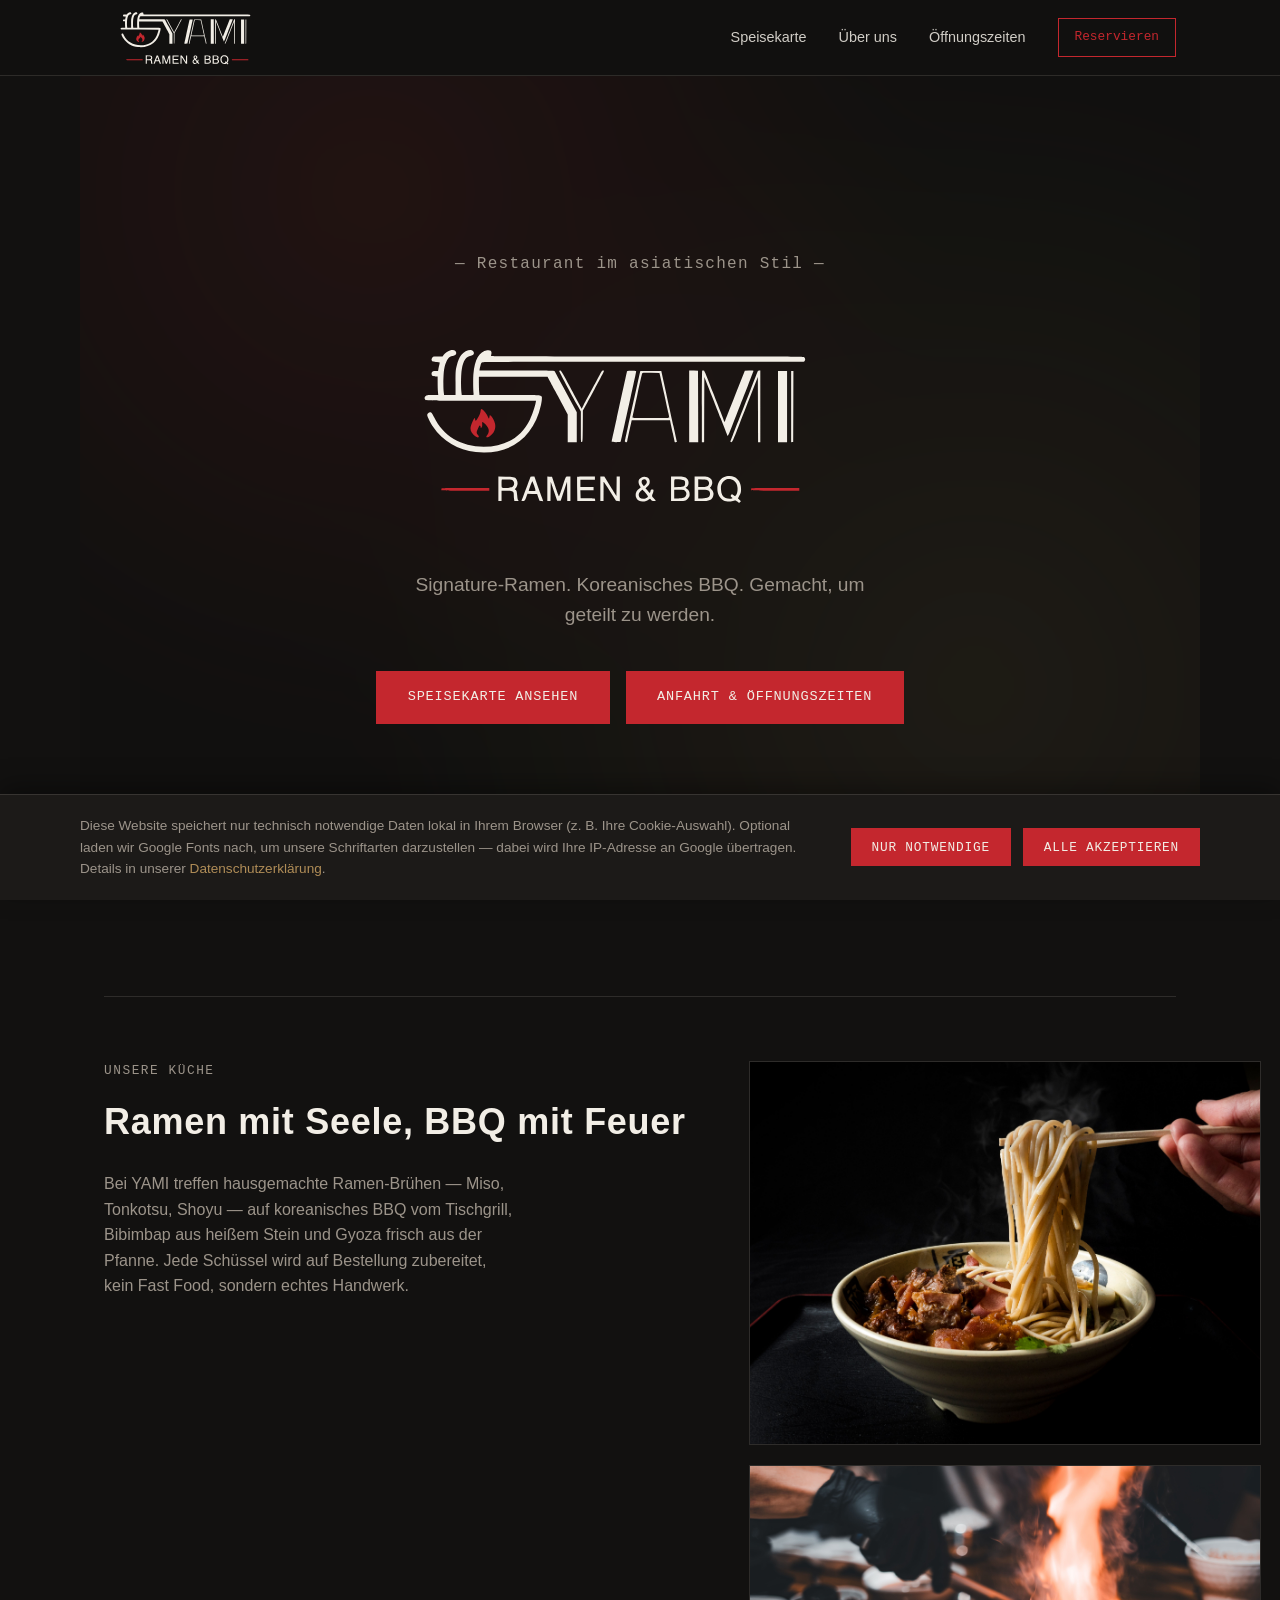
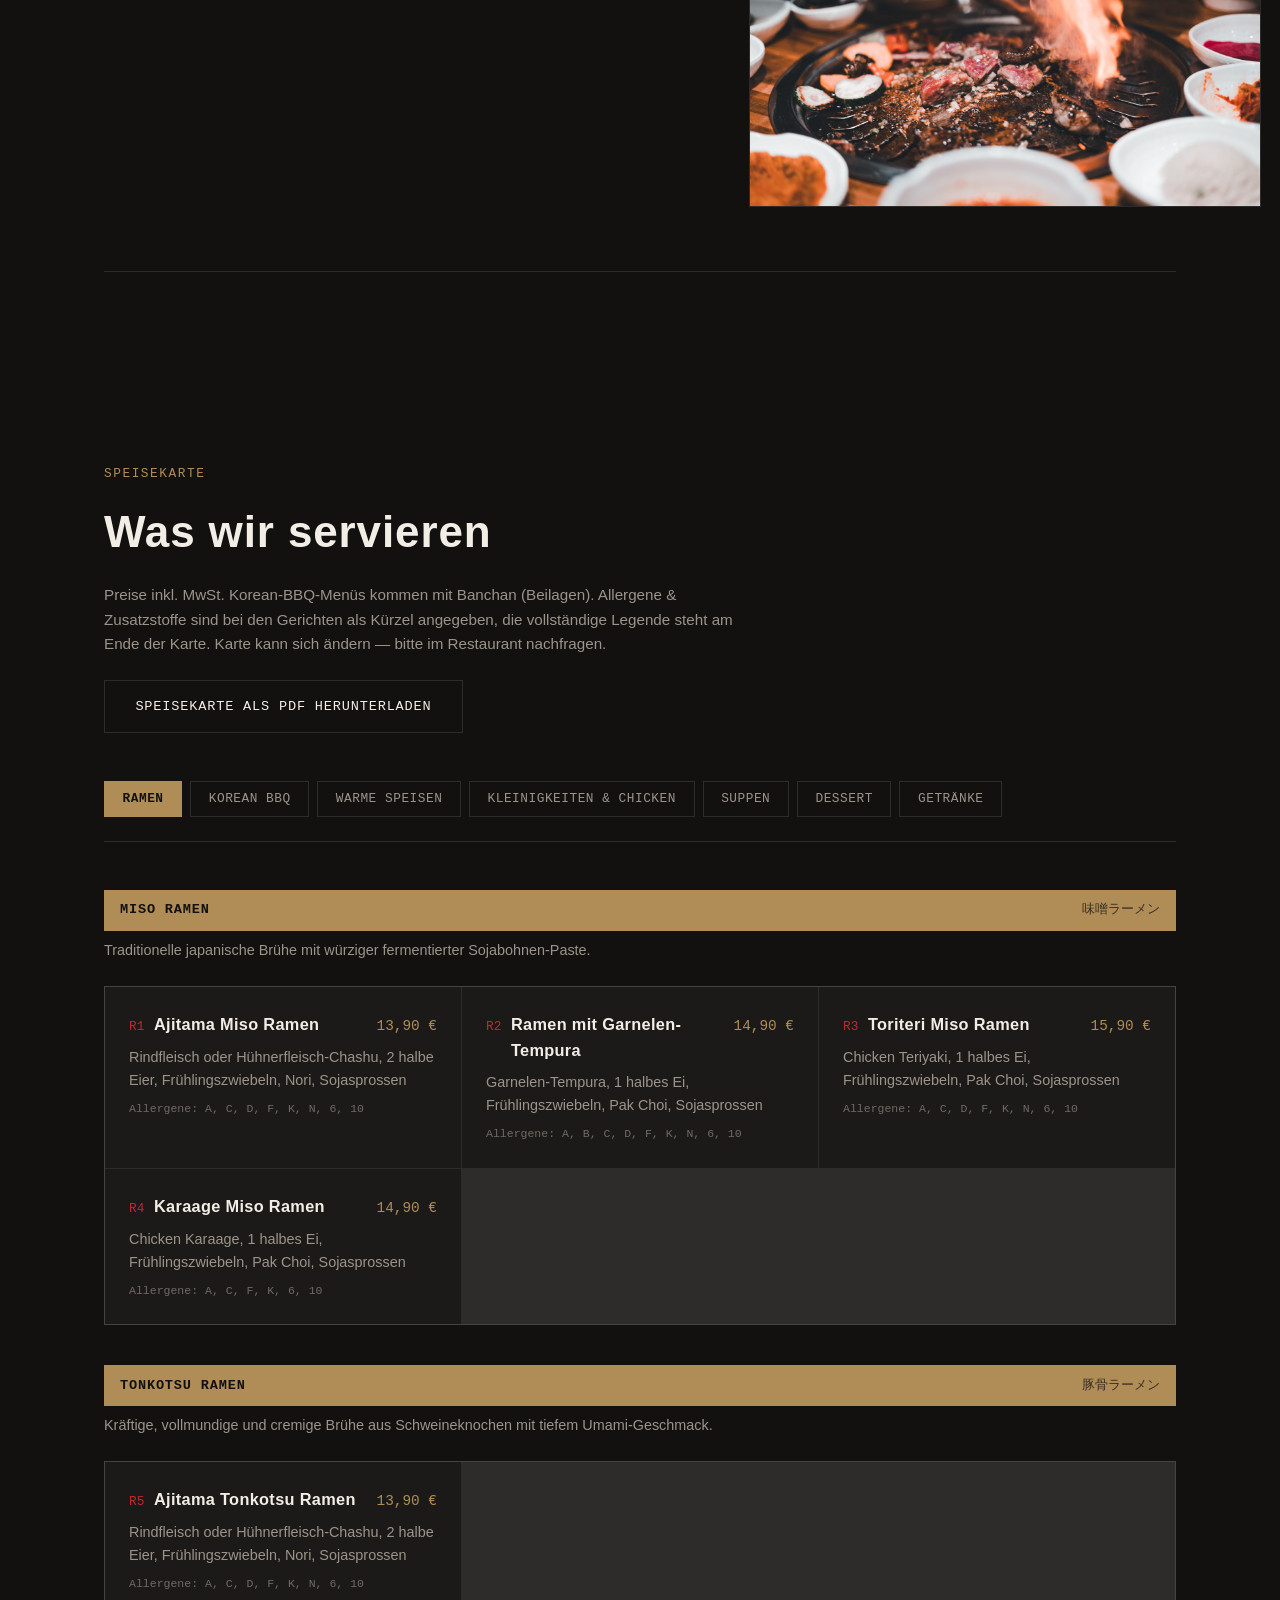
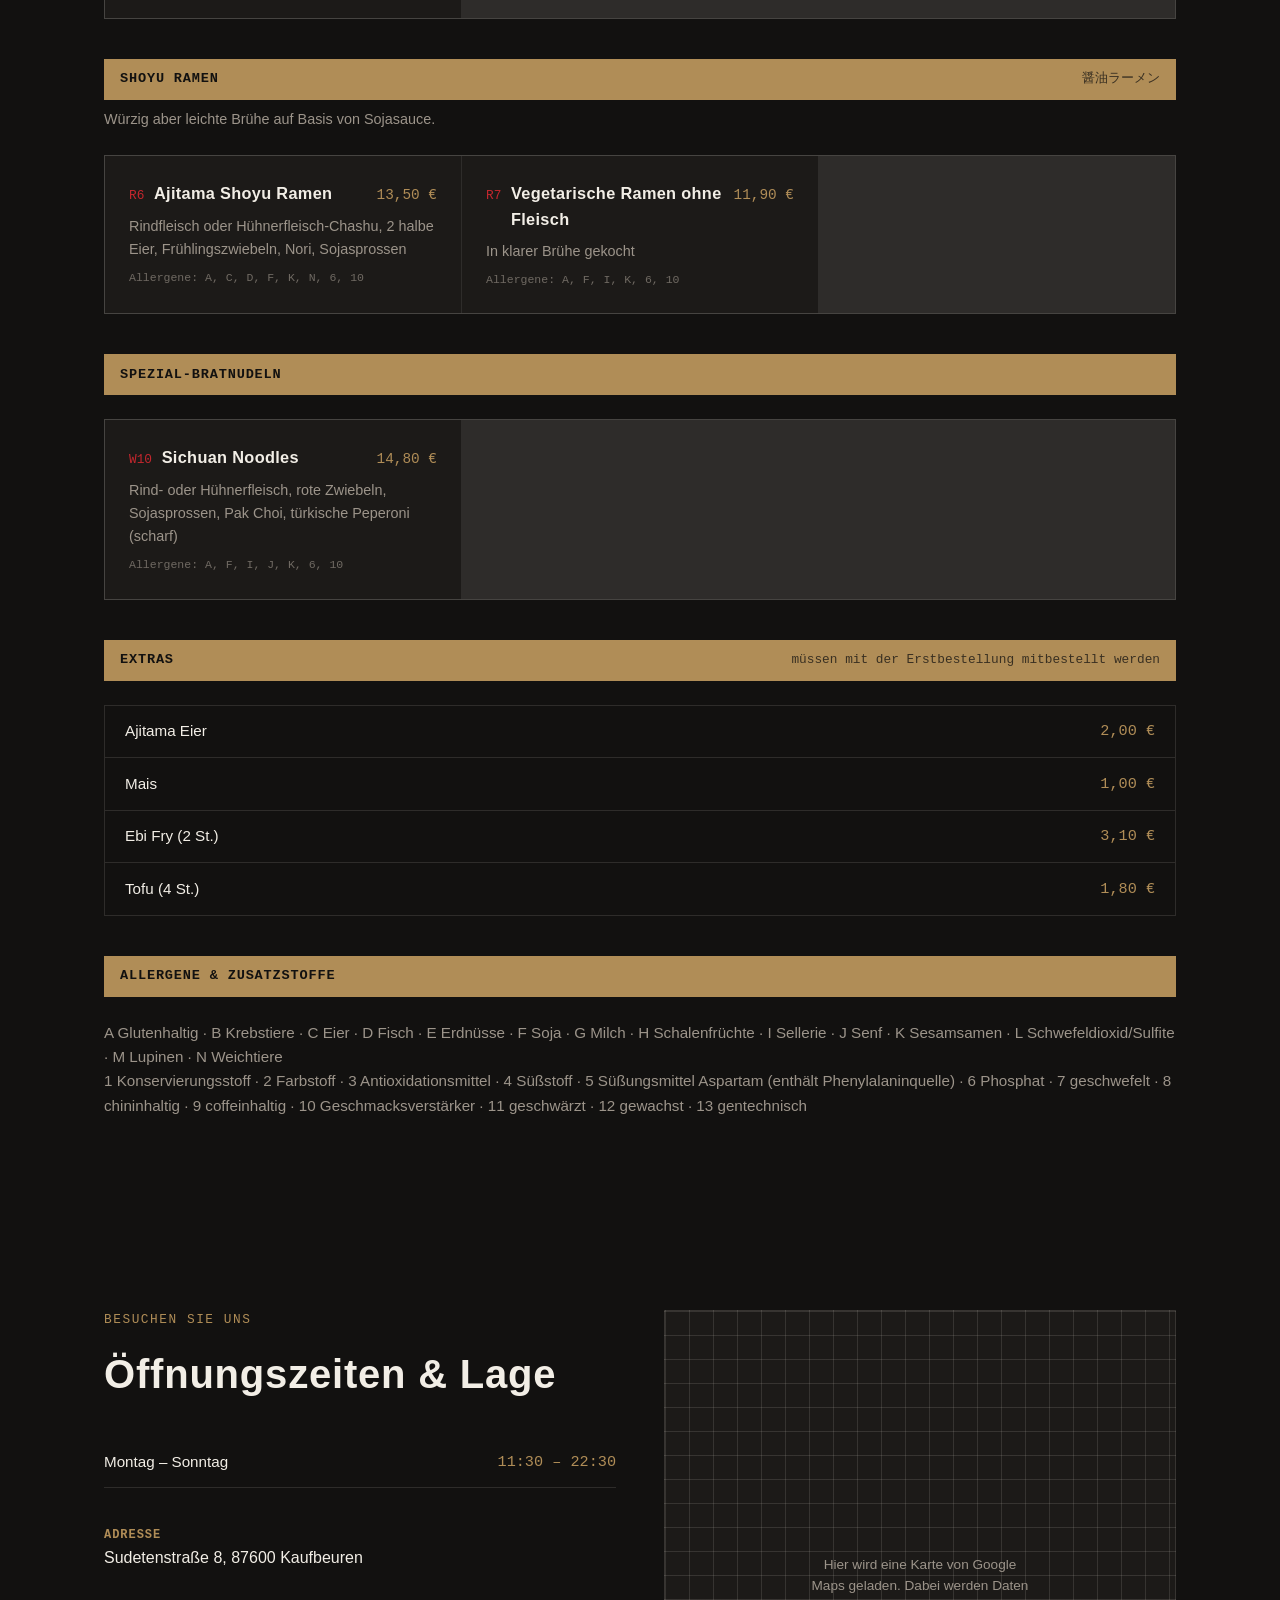
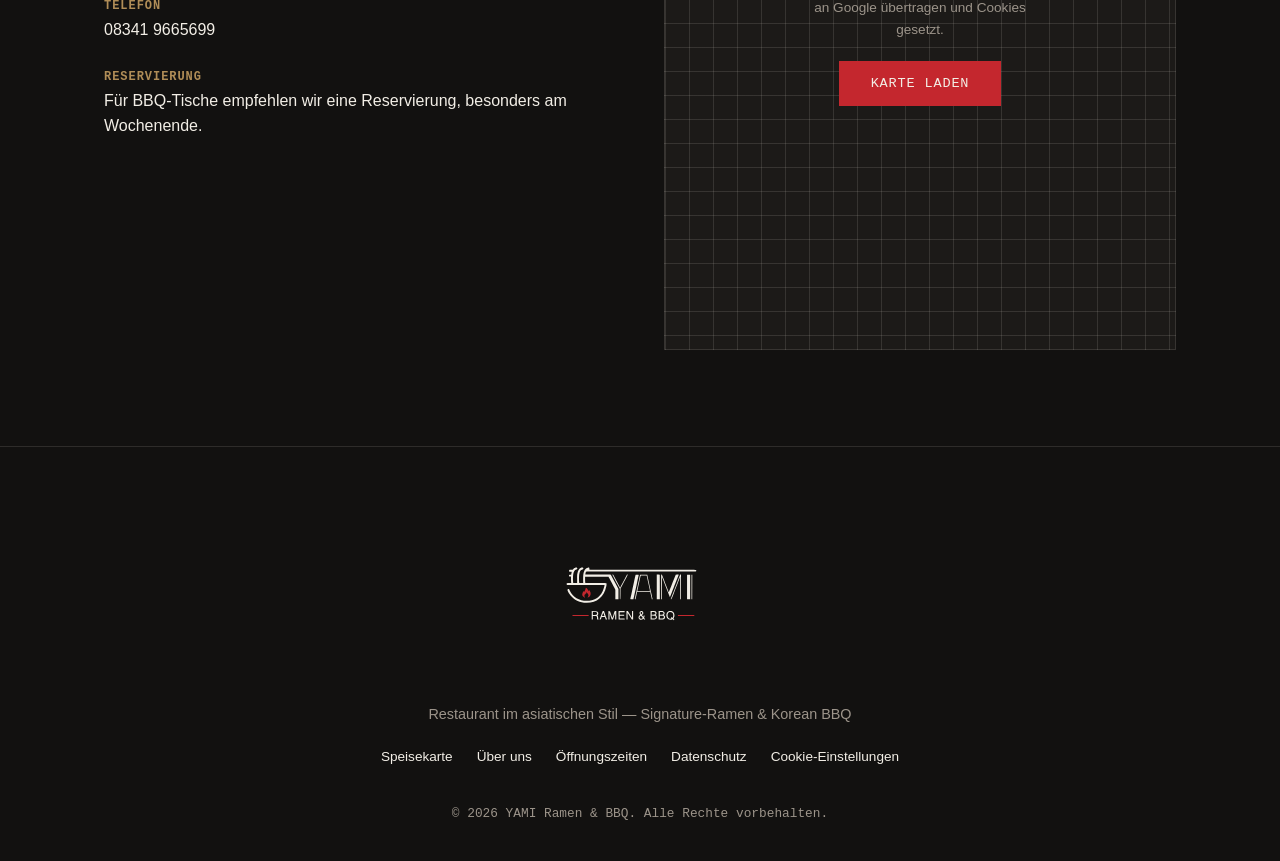
==== commit 7621f7e4: "add cookie banner + updated menu" ====
--- a/index.html
+++ b/index.html
@@ -8,12 +8,10 @@
   <meta name="description"
     content="YAMI Ramen & BBQ — Asiatisches Restaurant mit Signature-Ramen, koreanischem BBQ und mehr.">
 
-  <!-- Fonts: Anton (display/headlines), Work Sans (body text), Space Mono (prices & item codes) -->
-  <link rel="preconnect" href="https://fonts.googleapis.com">
-  <link rel="preconnect" href="https://fonts.gstatic.com" crossorigin>
-  <link
-    href="https://fonts.googleapis.com/css2?family=Anton&family=Space+Mono:wght@400;700&family=Work+Sans:wght@400;500;600;700&display=swap"
-    rel="stylesheet">
+  <!-- Fonts: Anton (display/headlines), Work Sans (body text), Space Mono (prices & item codes).
+       Loaded from Google Fonts, which transfers the visitor's IP to Google — so this is only
+       injected by script.js once cookie consent ("Alle akzeptieren") is given. Until then the
+       page falls back to the system font stack defined in style.css. -->
 
   <link rel="stylesheet" href="style.css">
 </head>
@@ -32,7 +30,7 @@
         <a href="#about">Über uns</a>
         <!-- <a href="#gallery">Galerie</a> -->
         <a href="#visit">Öffnungszeiten</a>
-        <a class="nav-cta" href="tel:+4900000000000">Reservieren</a>
+        <a class="nav-cta" href="tel:+4983419665699">Reservieren</a>
       </nav>
 
       <button class="nav-toggle" id="navToggle" aria-label="Menü öffnen" aria-expanded="false">
@@ -88,8 +86,9 @@
     <div class="menu-head">
       <p class="kicker">Speisekarte</p>
       <h2>Was wir servieren</h2>
-      <p class="menu-note">Preise inkl. MwSt. Alle Menüs kommen mit Banchan (Beilagen). Karte kann sich ändern — bitte
-        im Restaurant nachfragen.</p>
+      <p class="menu-note">Preise inkl. MwSt. Korean-BBQ-Menüs kommen mit Banchan (Beilagen). Allergene &amp;
+        Zusatzstoffe sind bei den Gerichten als Kürzel angegeben, die vollständige Legende steht am Ende der Karte.
+        Karte kann sich ändern — bitte im Restaurant nachfragen.</p>
       <a class="btn btn-ghost menu-download " href="assets/yami-speisekarte.pdf" download>Speisekarte als PDF
         herunterladen</a>
     </div>
@@ -110,94 +109,82 @@
       <!-- RAMEN -->
       <div class="panel active" data-panel="ramen">
         <div class="category-bar">Miso Ramen <span>味噌ラーメン</span></div>
+        <p class="category-desc">Traditionelle japanische Brühe mit würziger fermentierter Sojabohnen-Paste.</p>
         <div class="item-grid">
           <article class="item">
             <div class="item-top"><span class="code">R1</span>
               <h3>Ajitama Miso Ramen</h3><span class="price">13,90&nbsp;€</span>
             </div>
-            <p>Rindfleisch-Chashu, 2 halbe Eier, Frühlingszwiebeln, Nori, Sojasprossen</p>
+            <p>Rindfleisch oder Hühnerfleisch-Chashu, 2 halbe Eier, Frühlingszwiebeln, Nori, Sojasprossen</p>
+            <p class="allergens">Allergene: A, C, D, F, K, N, 6, 10</p>
           </article>
           <article class="item">
             <div class="item-top"><span class="code">R2</span>
+              <h3>Ramen mit Garnelen-Tempura</h3><span class="price">14,90&nbsp;€</span>
+            </div>
+            <p>Garnelen-Tempura, 1 halbes Ei, Frühlingszwiebeln, Pak Choi, Sojasprossen</p>
+            <p class="allergens">Allergene: A, B, C, D, F, K, N, 6, 10</p>
+          </article>
+          <article class="item">
+            <div class="item-top"><span class="code">R3</span>
+              <h3>Toriteri Miso Ramen</h3><span class="price">15,90&nbsp;€</span>
+            </div>
+            <p>Chicken Teriyaki, 1 halbes Ei, Frühlingszwiebeln, Pak Choi, Sojasprossen</p>
+            <p class="allergens">Allergene: A, C, D, F, K, N, 6, 10</p>
+          </article>
+          <article class="item">
+            <div class="item-top"><span class="code">R4</span>
               <h3>Karaage Miso Ramen</h3><span class="price">14,90&nbsp;€</span>
             </div>
             <p>Chicken Karaage, 1 halbes Ei, Frühlingszwiebeln, Pak Choi, Sojasprossen</p>
-          </article>
-          <article class="item">
-            <div class="item-top"><span class="code">R3</span>
-              <h3>Toriteri Miso Ramen</h3><span class="price">15,50&nbsp;€</span>
-            </div>
-            <p>Chicken Teriyaki, 1 halbes Ei, Frühlingszwiebeln, Pak Choi, Sojasprossen</p>
-          </article>
-          <article class="item">
-            <div class="item-top"><span class="code">R4</span>
-              <h3>Kakiage Vegi Miso Ramen</h3><span class="price">15,90&nbsp;€</span>
-            </div>
-            <p>Gemüsetempura, Frühlingszwiebeln, Zuckererbsen, Sojasprossen</p>
+            <p class="allergens">Allergene: A, C, F, K, 6, 10</p>
           </article>
         </div>
 
         <div class="category-bar">Tonkotsu Ramen <span>豚骨ラーメン</span></div>
+        <p class="category-desc">Kräftige, vollmundige und cremige Brühe aus Schweineknochen mit tiefem Umami-Geschmack.
+        </p>
         <div class="item-grid">
           <article class="item">
             <div class="item-top"><span class="code">R5</span>
               <h3>Ajitama Tonkotsu Ramen</h3><span class="price">13,90&nbsp;€</span>
             </div>
-            <p>Rindfleisch-Chashu, 2 halbe Eier, Frühlingszwiebeln, Nori, Sojasprossen</p>
-          </article>
+            <p>Rindfleisch oder Hühnerfleisch-Chashu, 2 halbe Eier, Frühlingszwiebeln, Nori, Sojasprossen</p>
+            <p class="allergens">Allergene: A, C, D, F, K, N, 6, 10</p>
+          </article>
+        </div>
+
+        <div class="category-bar">Shoyu Ramen <span>醤油ラーメン</span></div>
+        <p class="category-desc">Würzig aber leichte Brühe auf Basis von Sojasauce.</p>
+        <div class="item-grid">
           <article class="item">
             <div class="item-top"><span class="code">R6</span>
-              <h3>Butatama Tonkotsu Ramen</h3><span class="price">14,90&nbsp;€</span>
-            </div>
-            <p>Mariniertes Rindfleisch, 1 halbes Ei, Frühlingszwiebeln, Sojasprossen</p>
+              <h3>Ajitama Shoyu Ramen</h3><span class="price">13,50&nbsp;€</span>
+            </div>
+            <p>Rindfleisch oder Hühnerfleisch-Chashu, 2 halbe Eier, Frühlingszwiebeln, Nori, Sojasprossen</p>
+            <p class="allergens">Allergene: A, C, D, F, K, N, 6, 10</p>
           </article>
           <article class="item">
             <div class="item-top"><span class="code">R7</span>
-              <h3>Karaage Tan Tan Men</h3><span class="price">15,90&nbsp;€</span>
-            </div>
-            <p>Chicken Karaage, 2 halbe Eier, Frühlingszwiebeln, Pak Choi, Sojasprossen — Sesampaste trifft Chiliöl</p>
-          </article>
-        </div>
-
-        <div class="category-bar">Shoyu Ramen <span>醤油ラーメン</span></div>
-        <div class="item-grid">
-          <article class="item">
-            <div class="item-top"><span class="code">R8</span>
-              <h3>Ajitama Shoyu Ramen</h3><span class="price">13,50&nbsp;€</span>
-            </div>
-            <p>Rindfleisch-Chashu, 2 halbe Eier, Frühlingszwiebeln, Nori, Sojasprossen</p>
-          </article>
-          <article class="item">
-            <div class="item-top"><span class="code">R9</span>
-              <h3>Tokio-Shoyu Ramen</h3><span class="price">14,90&nbsp;€</span>
-            </div>
-            <p>Rindfleisch-Chashu, 1 halbes Ei, Wakame, Frühlingszwiebeln, Nori, Pak Choi, Sojasprossen, Narutomaki</p>
-          </article>
-          <article class="item">
-            <div class="item-top"><span class="code">V1</span>
-              <h3>Vegetarische Ramen</h3><span class="price">11,90&nbsp;€</span>
-            </div>
-            <p>Ohne Fleisch — auf Anfrage in jeder Brühen-Variante</p>
+              <h3>Vegetarische Ramen ohne Fleisch</h3><span class="price">11,90&nbsp;€</span>
+            </div>
+            <p>In klarer Brühe gekocht</p>
+            <p class="allergens">Allergene: A, F, I, K, 6, 10</p>
           </article>
         </div>
 
         <div class="category-bar">Spezial-Bratnudeln</div>
         <div class="item-grid">
-          <article class="item">
-            <div class="item-top"><span class="code">W9</span>
-              <h3>Gebratene Udon-Nudeln</h3><span class="price">12,80&nbsp;/&nbsp;14,80&nbsp;€</span>
-            </div>
-            <p>Vegetarisch oder mit Rind-/Hühnerfleisch, verschiedene Gemüsesorten — frisch im Wok</p>
-          </article>
           <article class="item">
             <div class="item-top"><span class="code">W10</span>
               <h3>Sichuan Noodles</h3><span class="price">14,80&nbsp;€</span>
             </div>
             <p>Rind- oder Hühnerfleisch, rote Zwiebeln, Sojasprossen, Pak Choi, türkische Peperoni (scharf)</p>
-          </article>
-        </div>
-
-        <div class="category-bar">Extras</div>
+            <p class="allergens">Allergene: A, F, I, J, K, 6, 10</p>
+          </article>
+        </div>
+
+        <div class="category-bar">Extras <span>müssen mit der Erstbestellung mitbestellt werden</span></div>
         <ul class="extras-list">
           <li><span>Ajitama Eier</span><span>2,00&nbsp;€</span></li>
           <li><span>Mais</span><span>1,00&nbsp;€</span></li>
@@ -208,27 +195,55 @@
 
       <!-- KOREAN BBQ -->
       <div class="panel" data-panel="bbq">
-        <div class="category-bar">Korean BBQ <span>jedes Menü mit Banchan</span></div>
+        <div class="category-bar">Korean BBQ <span>jedes Menü kommt mit Banchan: Salat / Kimchi / Maiskäse /
+            Rettich</span></div>
         <div class="item-grid">
           <article class="item">
             <div class="item-top"><span class="code">B1</span>
-              <h3>Menü 1 — Must Try</h3><span class="price">28,00&nbsp;€</span>
-            </div>
-            <p>Perfekter Einstieg ins koreanische BBQ — Black Angus Beef Cut &amp; Pork Belly Trio</p>
+              <h3>Menü 1</h3><span class="price">28,00&nbsp;€ p.&nbsp;P.</span>
+            </div>
+            <p>Roastbeef · Hotpot Beef mit Pfeffersoße · Iberisches Schweinefleisch (Signature Dish) ·
+              Hühnerfleisch mit Zitronengras mariniert · Schweinebauchfleisch, dick geschnitten</p>
           </article>
           <article class="item">
             <div class="item-top"><span class="code">B2</span>
-              <h3>Menü 2 — Advanced Flavors</h3><span class="price">33,00&nbsp;€</span>
-            </div>
-            <p>5 ausgewählte Prime Cuts von Wagyu und Black Angus Beef, außerdem marinierte Cuts</p>
+              <h3>Menü 2</h3><span class="price">33,00&nbsp;€ p.&nbsp;P.</span>
+            </div>
+            <p>Entrecôte · Roastbeef · Steakhüfte / Rumpsteak · Beef Rippenfleisch (Short Ribs) · Hotpot Beef mit
+              Pfeffersoße (Chuck Roast)</p>
           </article>
           <article class="item">
             <div class="item-top"><span class="code">B3</span>
-              <h3>Menü 3 — Surf and Turf</h3><span class="price">33,00&nbsp;€</span>
-            </div>
-            <p>Jakobsmuschel, Garnelen, Lachs, Tintenfisch</p>
-          </article>
-        </div>
+              <h3>Menü 3</h3><span class="price">35,00&nbsp;€ p.&nbsp;P.</span>
+            </div>
+            <p>Entrecôte · Roastbeef · Steakhüfte / Rumpsteak · Garnelen · Lachs (Sashimi-Qualität) · Tintenfisch</p>
+          </article>
+        </div>
+        <p class="category-desc">Selbst grillen. Frisch genießen. Gemeinsam erleben.</p>
+
+        <div class="category-bar">Nachbestellen</div>
+        <p class="subhead">Rindfleisch</p>
+        <ul class="extras-list">
+          <li><span>Entrecôte</span><span>9,00&nbsp;€</span></li>
+          <li><span>Roastbeef Südamerika</span><span>9,00&nbsp;€</span></li>
+          <li><span>Steakhüfte Beef, Rumpsteak</span><span>9,00&nbsp;€</span></li>
+          <li><span>Beef Rippenfleisch, Short Ribs</span><span>9,00&nbsp;€</span></li>
+          <li><span>Rind Nackenfleisch, Chuck Roast</span><span>9,00&nbsp;€</span></li>
+          <li><span>Hotpot Beef mit Pfeffersoße</span><span>9,00&nbsp;€</span></li>
+        </ul>
+        <p class="subhead">Hühner- &amp; Schweinefleisch</p>
+        <ul class="extras-list">
+          <li><span>Hühnerfleisch mit Zitronengras mariniert</span><span>7,00&nbsp;€</span></li>
+          <li><span>Marinierte Schweinenackenfleisch</span><span>7,00&nbsp;€</span></li>
+          <li><span>Schweinebauchfleisch, dick geschnitten</span><span>7,00&nbsp;€</span></li>
+        </ul>
+        <p class="subhead">Meeresfrüchte &amp; Gemüse</p>
+        <ul class="extras-list">
+          <li><span>White Tiger Garnelen</span><span>9,00&nbsp;€</span></li>
+          <li><span>Lachs, Sashimi-Qualität</span><span>9,00&nbsp;€</span></li>
+          <li><span>Jacobsmuschel</span><span>9,00&nbsp;€</span></li>
+          <li><span>Gemischtes Gemüse</span><span>8,00&nbsp;€</span></li>
+        </ul>
       </div>
 
       <!-- WARME SPEISEN -->
@@ -237,51 +252,18 @@
         <div class="item-grid">
           <article class="item">
             <div class="item-top"><span class="code">W1</span>
-              <h3>Bibimbap mit Beef &amp; Bandol Signature-Sauce</h3><span class="price">16,90&nbsp;€</span>
-            </div>
-            <p>Rindfleisch in hausgemachter Signature-Sauce, Crunch-Gemüse, Spiegelei, heißer Stein</p>
+              <h3>Bibimbap mit Beef &amp; Bandol Signatur-Sauce</h3><span class="price">16,90&nbsp;€</span>
+            </div>
+            <p>Saftiges Rindfleisch in unserer hausgemachten Signature-Sauce, frisches Crunch-Gemüse und ein perfekt
+              gebratenes Spiegelei — serviert auf heißem Stein für den ultimativen Flavor-Boost</p>
+            <p class="allergens">Allergene: C, N, 2, 5, 15</p>
           </article>
           <article class="item">
             <div class="item-top"><span class="code">W2</span>
               <h3>Bibimbap mit Tofu (vegan)</h3><span class="price">14,90&nbsp;€</span>
             </div>
-            <p>Gebratener Tofu, buntes Gemüse, würzige Sauce — komplett vegan</p>
-          </article>
-          <article class="item">
-            <div class="item-top"><span class="code">W3</span>
-              <h3>Traditionelles Bibimbap</h3><span class="price">11,90&nbsp;€</span>
-            </div>
-            <p>Frisches Gemüse, Nori, gebratenes Ei, knusprige Reis-Kruste aus dem heißen Stein</p>
-          </article>
-          <article class="item">
-            <div class="item-top"><span class="code">W4</span>
-              <h3>Bulgogi</h3><span class="price">15,90&nbsp;€</span>
-            </div>
-            <p>Klassisch mariniertes koreanisches Rindfleisch</p>
-          </article>
-          <article class="item">
-            <div class="item-top"><span class="code">W5</span>
-              <h3>Kimchi Fried Rice</h3><span class="price">13,90&nbsp;€</span>
-            </div>
-            <p>Gebratener Reis mit Kimchi</p>
-          </article>
-          <article class="item">
-            <div class="item-top"><span class="code">W6</span>
-              <h3>Kimchi Jjigae</h3><span class="price">14,90&nbsp;€</span>
-            </div>
-            <p>Klassischer scharfer Kimchi-Eintopf</p>
-          </article>
-          <article class="item">
-            <div class="item-top"><span class="code">W7</span>
-              <h3>Haemul Sundubu Jjigae</h3><span class="price">18,90&nbsp;€</span>
-            </div>
-            <p>Scharfer Meeresfrüchte-Tofu-Eintopf</p>
-          </article>
-          <article class="item">
-            <div class="item-top"><span class="code">W8</span>
-              <h3>Doenjang Jjigae</h3><span class="price">13,90&nbsp;€</span>
-            </div>
-            <p>Herzhafter Sojabohnenpasten-Eintopf</p>
+            <p>Saftiger gebratener Tofu, buntes Gemüse &amp; würzige Sauce — komplett vegan, komplett Soulfood</p>
+            <p class="allergens">Allergene: N, F, O, 2, 5, 15</p>
           </article>
         </div>
       </div>
@@ -295,70 +277,99 @@
               <h3>Edamame</h3><span class="price">4,00&nbsp;€</span>
             </div>
             <p>Gekochte Sojabohnen</p>
+            <p class="allergens">Allergene: F</p>
           </article>
           <article class="item">
             <div class="item-top"><span class="code">K2</span>
-              <h3>Wakame</h3><span class="price">4,00&nbsp;€</span>
+              <h3>Wakame</h3><span class="price">4,90&nbsp;€</span>
             </div>
             <p>Algensalat</p>
+            <p class="allergens">Allergene: F</p>
           </article>
           <article class="item">
             <div class="item-top"><span class="code">K3</span>
               <h3>Tteokbokki</h3><span class="price">8,90&nbsp;€</span>
             </div>
-            <p>Reiskuchen in cremig-scharfer Soße, mit Fischkuchen, Ei, Frühlingszwiebeln</p>
-          </article>
-          <article class="item">
-            <div class="item-top"><span class="code">K4</span>
-              <h3>Gyoza — japanische gegrillte Teigtaschen</h3><span class="price">ab 4,90&nbsp;€</span>
-            </div>
-            <p>Hähnchen 5,90&nbsp;€ · Veggi 5,20&nbsp;€ · Garnele 6,10&nbsp;€ · Gemüse-Spinat 4,90&nbsp;€ (6 St.)</p>
-          </article>
-          <article class="item">
-            <div class="item-top"><span class="code">K5</span>
-              <h3>Teriyaki-Hähnchenspieße</h3><span class="price">5,20&nbsp;€</span>
-            </div>
-            <p>Mariniert und glasiert in süßer, herzhafter Teriyaki-Sauce</p>
+            <p>Reiskuchen in cremig-scharfer Soße mit Fischkuchen, Ei, Frühlingszwiebeln</p>
+            <p class="allergens">Allergene: C, D, F</p>
+          </article>
+          <article class="item">
+            <div class="item-top"><span class="code">K4a</span>
+              <h3>Gyoza mit Gemüse</h3><span class="price">4&nbsp;St. / 5,90&nbsp;€</span>
+            </div>
+            <p class="allergens">Allergene: A, F</p>
+          </article>
+          <article class="item">
+            <div class="item-top"><span class="code">K4b</span>
+              <h3>Gyoza mit Rindfleisch</h3><span class="price">4&nbsp;St. / 5,90&nbsp;€</span>
+            </div>
+            <p class="allergens">Allergene: A, F</p>
+          </article>
+          <article class="item">
+            <div class="item-top"><span class="code">K4c</span>
+              <h3>Gyoza mit Tintenfisch</h3><span class="price">4&nbsp;St. / 5,90&nbsp;€</span>
+            </div>
+            <p class="allergens">Allergene: A, F, N</p>
+          </article>
+          <article class="item">
+            <div class="item-top"><span class="code">K4d</span>
+              <h3>Gyoza mit Entenfleisch</h3><span class="price">4&nbsp;St. / 5,90&nbsp;€</span>
+            </div>
+            <p class="allergens">Allergene: A, F</p>
+          </article>
+          <article class="item">
+            <div class="item-top"><span class="code">K4e</span>
+              <h3>Gyoza mit Gemüse</h3><span class="price">6&nbsp;St. / 4,90&nbsp;€</span>
+            </div>
+            <p class="allergens">Allergene: A, F</p>
+          </article>
+          <article class="item">
+            <div class="item-top"><span class="code">K4f</span>
+              <h3>Gyoza mit Hühnerfleisch</h3><span class="price">6&nbsp;St. / 5,20&nbsp;€</span>
+            </div>
+            <p class="allergens">Allergene: A, F</p>
+          </article>
+          <article class="item">
+            <div class="item-top"><span class="code">K4g</span>
+              <h3>Hau Kau Garnelen</h3><span class="price">4&nbsp;St. / 5,90&nbsp;€</span>
+            </div>
+            <p class="allergens">Allergene: B, F</p>
           </article>
           <article class="item">
             <div class="item-top"><span class="code">K6</span>
-              <h3>Tempura</h3><span class="price">5,20&nbsp;€</span>
-            </div>
-            <p>Garnelen-Tempura, leichter knuspriger Teig (2 Stück)</p>
-          </article>
-        </div>
-
-        <div class="category-bar">Fried Chicken <span>Drumettes · 5 St. 7,90&nbsp;€ / 8 St. 11,90&nbsp;€</span></div>
+              <h3>Garnele Tempura</h3><span class="price">5,20&nbsp;€</span>
+            </div>
+            <p>Tempura-frittierte Garnelen (4 Stück) in einem leichten, knusprigen Teig</p>
+            <p class="allergens">Allergene: A, B, F</p>
+          </article>
+        </div>
+
+        <div class="category-bar">Fried Chicken <span>4 St. 6,40&nbsp;€ · 8 St. 11,90&nbsp;€</span></div>
         <div class="item-grid">
           <article class="item">
             <div class="item-top"><span class="code">F1</span>
-              <h3>Original Fried Chicken</h3>
-            </div>
-            <p>Golden frittiert, crunchy außen, saftig innen — der Klassiker</p>
+              <h3>Original Fried Chicken (Drumettes)</h3>
+            </div>
+            <p>Pure &amp; simple — golden frittiert, crunchy außen, saftig innen. Der Klassiker.</p>
+            <p class="allergens">Allergene: A, C, L, 5, 8, 15</p>
           </article>
           <article class="item">
             <div class="item-top"><span class="code">F2</span>
-              <h3>Red Chili Cheese Powder</h3>
-            </div>
-            <p>Eingerollt in feurigem Chili-Cheese-Powder</p>
+              <h3>Korean Fried Chicken mit süß-scharfer Sauce</h3>
+            </div>
+            <p class="allergens">Allergene: A, C, F, J, K, 6, 10</p>
           </article>
           <article class="item">
             <div class="item-top"><span class="code">F3</span>
-              <h3>Honey-Mustard Chicken</h3>
-            </div>
-            <p>Süß trifft pikant — goldene Honey-Senf-Glaze</p>
+              <h3>Korean Fried Chicken mit Knoblauch-Sojasauce</h3>
+            </div>
+            <p class="allergens">Allergene: A, C, F, J, K, L, 6, 10</p>
           </article>
           <article class="item">
             <div class="item-top"><span class="code">F4</span>
-              <h3>Golden Curry Chicken</h3>
-            </div>
-            <p>Aromatisches Curry-Powder auf crispy Chicken</p>
-          </article>
-          <article class="item">
-            <div class="item-top"><span class="code">F5</span>
-              <h3>Thai-Chili Chicken</h3>
-            </div>
-            <p>Thailändische Chili-Würze</p>
+              <h3>Korean Fried Chicken mit scharfer Mayonnaise</h3>
+            </div>
+            <p class="allergens">Allergene: A, C, F, J, G, 6, 10</p>
           </article>
         </div>
       </div>
@@ -371,19 +382,16 @@
             <div class="item-top"><span class="code">S1</span>
               <h3>Scharfe Rindfleischsuppe</h3><span class="price">12,90&nbsp;€</span>
             </div>
-            <p>Würzig, feurig, sättigend — Rindfleisch, Gemüse &amp; Power-Brühe</p>
+            <p>Würzig, feurig, sättigend — Rindfleisch, Gemüse &amp; Power-Brühe für echte Suppenfans</p>
+            <p class="allergens">Allergene: F, O, 5</p>
           </article>
           <article class="item">
             <div class="item-top"><span class="code">S2</span>
-              <h3>Algensuppe</h3><span class="price">4,20&nbsp;€</span>
-            </div>
-            <p>Leicht &amp; gesund — frische Algen in klarer Brühe</p>
-          </article>
-          <article class="item">
-            <div class="item-top"><span class="code">S3</span>
               <h3>Kimchi-Tofu-Suppe</h3><span class="price">9,90&nbsp;€</span>
             </div>
-            <p>Spicy Kimchi, Tofu &amp; Gemüse in heißer Brühe — mit einer Portion Reis</p>
+            <p>Spicy Kimchi, Tofu &amp; Gemüse in heißer Brühe — Comfort Food pur. Wie in Korea: jede Suppe kommt
+              mit einer Portion Reis.</p>
+            <p class="allergens">Allergene: F, O, 5</p>
           </article>
         </div>
       </div>
@@ -395,38 +403,98 @@
             <div class="item-top"><span class="code">N1</span>
               <h3>Mochi-Eis</h3><span class="price">4,50&nbsp;€</span>
             </div>
-            <p>Kokos, Matcha oder Mango</p>
+            <p>Kokos, Matcha, Mango</p>
           </article>
           <article class="item">
             <div class="item-top"><span class="code">N2</span>
               <h3>Matcha / Sesam Eis</h3><span class="price">4,50&nbsp;€</span>
             </div>
           </article>
-          <article class="item">
-            <div class="item-top"><span class="code">N3</span>
-              <h3>Mango-Pudding</h3><span class="price">3,90&nbsp;€</span>
-            </div>
-          </article>
         </div>
       </div>
 
 
       <div class="panel" data-panel="drinks">
-        <div class="category-bar">Getränke</div>
-        <ul class="extras-list">
-          <li><span>Klassische Softgetränke</span><span>4,50&nbsp;€</span></li>
-          <li><span>Hausgemachte Limo</span><span>5,90&nbsp;€</span></li>
-          <li><span>Grüner / Jasmin Tee</span><span>2,50&nbsp;€</span></li>
-          <li><span>Bier vom Fass (0,3&nbsp;L)</span><span>3,60&nbsp;€</span></li>
-          <li><span>Cocktails mit Alkohol</span><span>7,90&nbsp;€</span></li>
-          <li><span>Soju</span><span>12,80&nbsp;€ / Fl.</span></li>
-          <li><span>Rotwein (0,2&nbsp;L)</span><span>5,90&nbsp;€</span></li>
-          <li><span>Weißwein (0,2&nbsp;L)</span><span>5,90&nbsp;€</span></li>
-        </ul>
-        <p class="menu-note">Vollständige Getränkekarte im Restaurant erhältlich.</p>
-      </div>
-
-    </div>
+        <div class="category-bar">Alkoholfreie Getränke <span>0,2&nbsp;L 2,90&nbsp;€ · 0,4&nbsp;L 3,90&nbsp;€</span>
+        </div>
+        <ul class="extras-list">
+          <li><span>G1 Coca-Cola</span><span>2,90&nbsp;€ / 3,90&nbsp;€</span></li>
+          <li><span>G2 Coca-Cola Zero</span><span>2,90&nbsp;€ / 3,90&nbsp;€</span></li>
+          <li><span>G3 Fanta</span><span>2,90&nbsp;€ / 3,90&nbsp;€</span></li>
+          <li><span>G4 Eistee</span><span>2,90&nbsp;€ / 3,90&nbsp;€</span></li>
+          <li><span>G5 Milkis</span><span>3,90&nbsp;€</span></li>
+          <li><span>G6 Grüner Tee</span><span>2,50&nbsp;€</span></li>
+          <li><span>G7 Jasmin Tee</span><span>2,50&nbsp;€</span></li>
+          <li><span>G8 Asahi</span><span>4,00&nbsp;€</span></li>
+        </ul>
+
+        <div class="category-bar">Flaschengetränke <span>0,2&nbsp;L Flasche 3,90&nbsp;€</span></div>
+        <ul class="extras-list">
+          <li><span>G9 Schweppes Bitter Lemon</span><span>3,90&nbsp;€</span></li>
+          <li><span>G10 Schweppes Ginger Ale</span><span>3,90&nbsp;€</span></li>
+          <li><span>G11 Schweppes Tonic Water</span><span>3,90&nbsp;€</span></li>
+          <li><span>G12 Schweppes Wild Berry</span><span>3,90&nbsp;€</span></li>
+        </ul>
+
+        <div class="category-bar">Säfte <span>0,2&nbsp;L 2,90&nbsp;€ · 0,4&nbsp;L 4,90&nbsp;€</span></div>
+        <ul class="extras-list">
+          <li><span>G13 Apfelsaft</span><span>2,90&nbsp;€ / 4,90&nbsp;€</span></li>
+          <li><span>G14 Orangensaft</span><span>2,90&nbsp;€ / 4,90&nbsp;€</span></li>
+          <li><span>G15 Mangosaft</span><span>2,90&nbsp;€ / 4,90&nbsp;€</span></li>
+          <li><span>G16 Maracujasaft</span><span>2,90&nbsp;€ / 4,90&nbsp;€</span></li>
+          <li><span>G17 Litschisaft</span><span>2,90&nbsp;€ / 4,90&nbsp;€</span></li>
+          <li><span>G18 Johannisbeersaft</span><span>2,90&nbsp;€ / 4,90&nbsp;€</span></li>
+        </ul>
+
+        <div class="category-bar">Schorlen <span>0,2&nbsp;L 2,90&nbsp;€ · 0,4&nbsp;L 3,90&nbsp;€</span></div>
+        <ul class="extras-list">
+          <li><span>G19 Apfelschorle</span><span>2,90&nbsp;€ / 3,90&nbsp;€</span></li>
+          <li><span>G20 Orangenschorle</span><span>2,90&nbsp;€ / 3,90&nbsp;€</span></li>
+          <li><span>G21 Mangoschorle</span><span>2,90&nbsp;€ / 3,90&nbsp;€</span></li>
+          <li><span>G22 Maracujaschorle</span><span>2,90&nbsp;€ / 3,90&nbsp;€</span></li>
+          <li><span>G23 Litschischorle</span><span>2,90&nbsp;€ / 3,90&nbsp;€</span></li>
+          <li><span>G24 Johannisbeerschorle</span><span>2,90&nbsp;€ / 3,90&nbsp;€</span></li>
+        </ul>
+
+        <div class="category-bar">Biere <span>0,2&nbsp;L 2,90&nbsp;€ · 0,4&nbsp;L 4,20&nbsp;€</span></div>
+        <ul class="extras-list">
+          <li><span>G25 Paulaner Münchner Hell</span><span>2,90&nbsp;€ / 4,20&nbsp;€</span></li>
+          <li><span>G26 FB Premium Pilsener</span><span>2,90&nbsp;€ / 4,20&nbsp;€</span></li>
+          <li><span>G27 Paulaner Weißbier Naturtrüb</span><span>2,90&nbsp;€ / 4,20&nbsp;€</span></li>
+          <li><span>G28 Paulaner Ur-Dunkel Naturtrüb</span><span>2,90&nbsp;€ / 4,20&nbsp;€</span></li>
+          <li><span>G29 Paulaner Münchner Hell Alkoholfrei</span><span>2,90&nbsp;€ / 4,20&nbsp;€</span></li>
+          <li><span>G30 Paulaner Weißbier Kristall</span><span>2,90&nbsp;€ / 4,20&nbsp;€</span></li>
+          <li><span>G31 Paulaner Isar Weiße</span><span>2,90&nbsp;€ / 4,20&nbsp;€</span></li>
+          <li><span>G32 Paulaner Weißbier Alkoholfrei</span><span>2,90&nbsp;€ / 4,20&nbsp;€</span></li>
+          <li><span>G33 Paulaner Weißbier Dunkel</span><span>2,90&nbsp;€ / 4,20&nbsp;€</span></li>
+          <li><span>G34 Cola-Weizen</span><span>2,90&nbsp;€ / 4,20&nbsp;€</span></li>
+          <li><span>G35 Radler (0,5&nbsp;L)</span><span>4,20&nbsp;€</span></li>
+          <li><span>G36 Soju</span><span>12,80&nbsp;€ / Fl.</span></li>
+        </ul>
+
+        <div class="category-bar">Rotwein <span>0,2&nbsp;L 5,90&nbsp;€ · Flasche 28,00&nbsp;€</span></div>
+        <ul class="extras-list">
+          <li><span>G37 Merlot (trocken)</span><span>5,90&nbsp;€ / 28,00&nbsp;€</span></li>
+          <li><span>G38 Primitivo (trocken)</span><span>5,90&nbsp;€ / 28,00&nbsp;€</span></li>
+          <li><span>G39 Dornfelder (halbtrocken)</span><span>5,90&nbsp;€ / 28,00&nbsp;€</span></li>
+        </ul>
+
+        <div class="category-bar">Weißwein <span>0,2&nbsp;L 5,90&nbsp;€ · Flasche 26,00&nbsp;€</span></div>
+        <ul class="extras-list">
+          <li><span>G40 Pinot (trocken)</span><span>5,90&nbsp;€ / 26,00&nbsp;€</span></li>
+          <li><span>G41 Chardonnay (trocken)</span><span>5,90&nbsp;€ / 26,00&nbsp;€</span></li>
+          <li><span>G42 Riesling (halbtrocken)</span><span>5,90&nbsp;€ / 26,00&nbsp;€</span></li>
+        </ul>
+      </div>
+
+    </div>
+
+    <div class="category-bar">Allergene &amp; Zusatzstoffe</div>
+    <p class="menu-note">A Glutenhaltig · B Krebstiere · C Eier · D Fisch · E Erdnüsse · F Soja · G Milch ·
+      H Schalenfrüchte · I Sellerie · J Senf · K Sesamsamen · L Schwefeldioxid/Sulfite · M Lupinen · N Weichtiere<br>
+      1 Konservierungsstoff · 2 Farbstoff · 3 Antioxidationsmittel · 4 Süßstoff · 5 Süßungsmittel Aspartam (enthält
+      Phenylalaninquelle) · 6 Phosphat · 7 geschwefelt · 8 chininhaltig · 9 coffeinhaltig · 10 Geschmacksverstärker ·
+      11 geschwärzt · 12 gewachst · 13 gentechnisch</p>
   </section>
 
   <!-- ============ GALLERY (placeholders) ============ 
@@ -465,7 +533,7 @@
 
         <div class="contact-block">
           <p><strong>Adresse</strong><br>Sudetenstraße 8, 87600 Kaufbeuren</p>
-          <p><strong>Telefon</strong><br><a href="tel:+4983419665699">0821 9665699</a></p>
+          <p><strong>Telefon</strong><br><a href="tel:+4983419665699">08341 9665699</a></p>
           <p><strong>Reservierung</strong><br>Für BBQ-Tische empfehlen wir eine Reservierung, besonders am Wochenende.
           </p>
         </div>
@@ -497,11 +565,33 @@
         <a href="#menu">Speisekarte</a>
         <a href="#about">Über uns</a>
         <a href="#visit">Öffnungszeiten</a>
+        <a href="datenschutz.html">Datenschutz</a>
+        <a href="#" id="cookieSettingsLink">Cookie-Einstellungen</a>
       </nav>
       <p class="footer-copy">© <span id="year"></span> YAMI Ramen &amp; BBQ. Alle Rechte vorbehalten.</p>
     </div>
   </footer>
 
+  <!-- ============ COOKIE BANNER ============
+       DSGVO-konform: bis zur Entscheidung werden nur technisch
+       notwendige Daten (die Cookie-Auswahl selbst) lokal gespeichert.
+       Google Fonts wird erst nach Klick auf "Alle akzeptieren"
+       nachgeladen — vorher greift der lokale Schrift-Fallback.
+       Google Maps bleibt unabhängig davon per eigenem Klick-Gate
+       (siehe "Öffnungszeiten & Lage") geschützt. -->
+  <div class="cookie-banner" id="cookieBanner" role="dialog" aria-live="polite" aria-label="Cookie-Einstellungen"
+    hidden>
+    <div class="cookie-banner-inner">
+      <p>Diese Website speichert nur technisch notwendige Daten lokal in Ihrem Browser (z.&nbsp;B. Ihre
+        Cookie-Auswahl). Optional laden wir Google Fonts nach, um unsere Schriftarten darzustellen — dabei wird Ihre
+        IP-Adresse an Google übertragen. Details in unserer <a href="datenschutz.html">Datenschutzerklärung</a>.</p>
+      <div class="cookie-banner-actions">
+        <button class="btn btn-primary" id="cookieDecline" type="button">Nur notwendige</button>
+        <button class="btn btn-primary" id="cookieAccept" type="button">Alle akzeptieren</button>
+      </div>
+    </div>
+  </div>
+
   <script src="script.js"></script>
 </body>
 
--- a/style.css
+++ b/style.css
@@ -76,6 +76,15 @@
 .menu-head h2 { font-size: clamp(2rem, 4vw, 2.75rem); margin-bottom: 1rem; }
 .menu-note { color: var(--muted); font-size: 0.95rem; }
 .menu-download { margin-top: 1.5rem; }
+
+/* ---------- Legal pages (Datenschutz etc.) ---------- */
+.legal { max-width: 760px; }
+.legal h1 { font-size: clamp(2rem, 4vw, 2.75rem); margin-bottom: 1.5rem; }
+.legal h2 { font-size: 1.3rem; margin: 2.5rem 0 0.75rem; }
+.legal p { color: var(--muted); font-size: 0.95rem; margin-bottom: 1rem; }
+.legal a { color: var(--gold); text-decoration: underline; text-underline-offset: 2px; }
+.legal a:hover { color: var(--cream); }
+.legal code { font-family: var(--font-mono); font-size: 0.85em; }
 
 /* ---------- Buttons ---------- */
 .btn {
@@ -376,6 +385,17 @@
 .category-bar:first-child { margin-top: 0; }
 .category-bar span { font-weight: 400; opacity: 0.75; text-transform: none; letter-spacing: 0; font-size: 0.8rem; }
 
+.category-desc { color: var(--muted); font-size: 0.9rem; margin: -1rem 0 1.5rem; max-width: 640px; }
+
+.subhead {
+  font-family: var(--font-mono);
+  text-transform: uppercase;
+  letter-spacing: 0.04em;
+  font-size: 0.75rem;
+  color: var(--gold);
+  margin: 1.5rem 0 0.5rem;
+}
+
 .item-grid {
   display: grid;
   grid-template-columns: repeat(auto-fill, minmax(280px, 1fr));
@@ -417,6 +437,7 @@
   white-space: nowrap;
 }
 .item p { color: var(--muted); font-size: 0.9rem; }
+.item p.allergens { font-family: var(--font-mono); font-size: 0.72rem; opacity: 0.65; margin-top: 0.5rem; }
 
 .extras-list {
   border: 1px solid var(--line);
@@ -537,6 +558,49 @@
   display: block;
   /* Fakes a dark map to match the site instead of a bright white Google Maps panel */
   filter: grayscale(0.35) invert(0.9) contrast(0.85) brightness(0.9) hue-rotate(180deg);
+}
+
+/* =========================================================
+   COOKIE BANNER
+   ========================================================= */
+.cookie-banner {
+  position: fixed;
+  left: 0;
+  right: 0;
+  bottom: 0;
+  z-index: 200;
+  background: var(--panel);
+  border-top: 1px solid var(--line);
+  padding: 1.25rem 1.5rem;
+  box-shadow: 0 -8px 24px rgba(0, 0, 0, 0.35);
+}
+.cookie-banner[hidden] { display: none; }
+
+.cookie-banner-inner {
+  max-width: var(--max-width);
+  margin: 0 auto;
+  display: flex;
+  align-items: center;
+  gap: 2rem;
+  flex-wrap: wrap;
+}
+.cookie-banner-inner p {
+  flex: 1 1 420px;
+  color: var(--muted);
+  font-size: 0.85rem;
+}
+.cookie-banner-inner p a { color: var(--gold); }
+.cookie-banner-inner p a:hover { color: var(--cream); }
+
+.cookie-banner-actions {
+  display: flex;
+  gap: 0.75rem;
+  flex-wrap: wrap;
+  flex-shrink: 0;
+}
+.cookie-banner-actions .btn {
+  padding: 0.65rem 1.25rem;
+  font-size: 0.8rem;
 }
 
 /* =========================================================
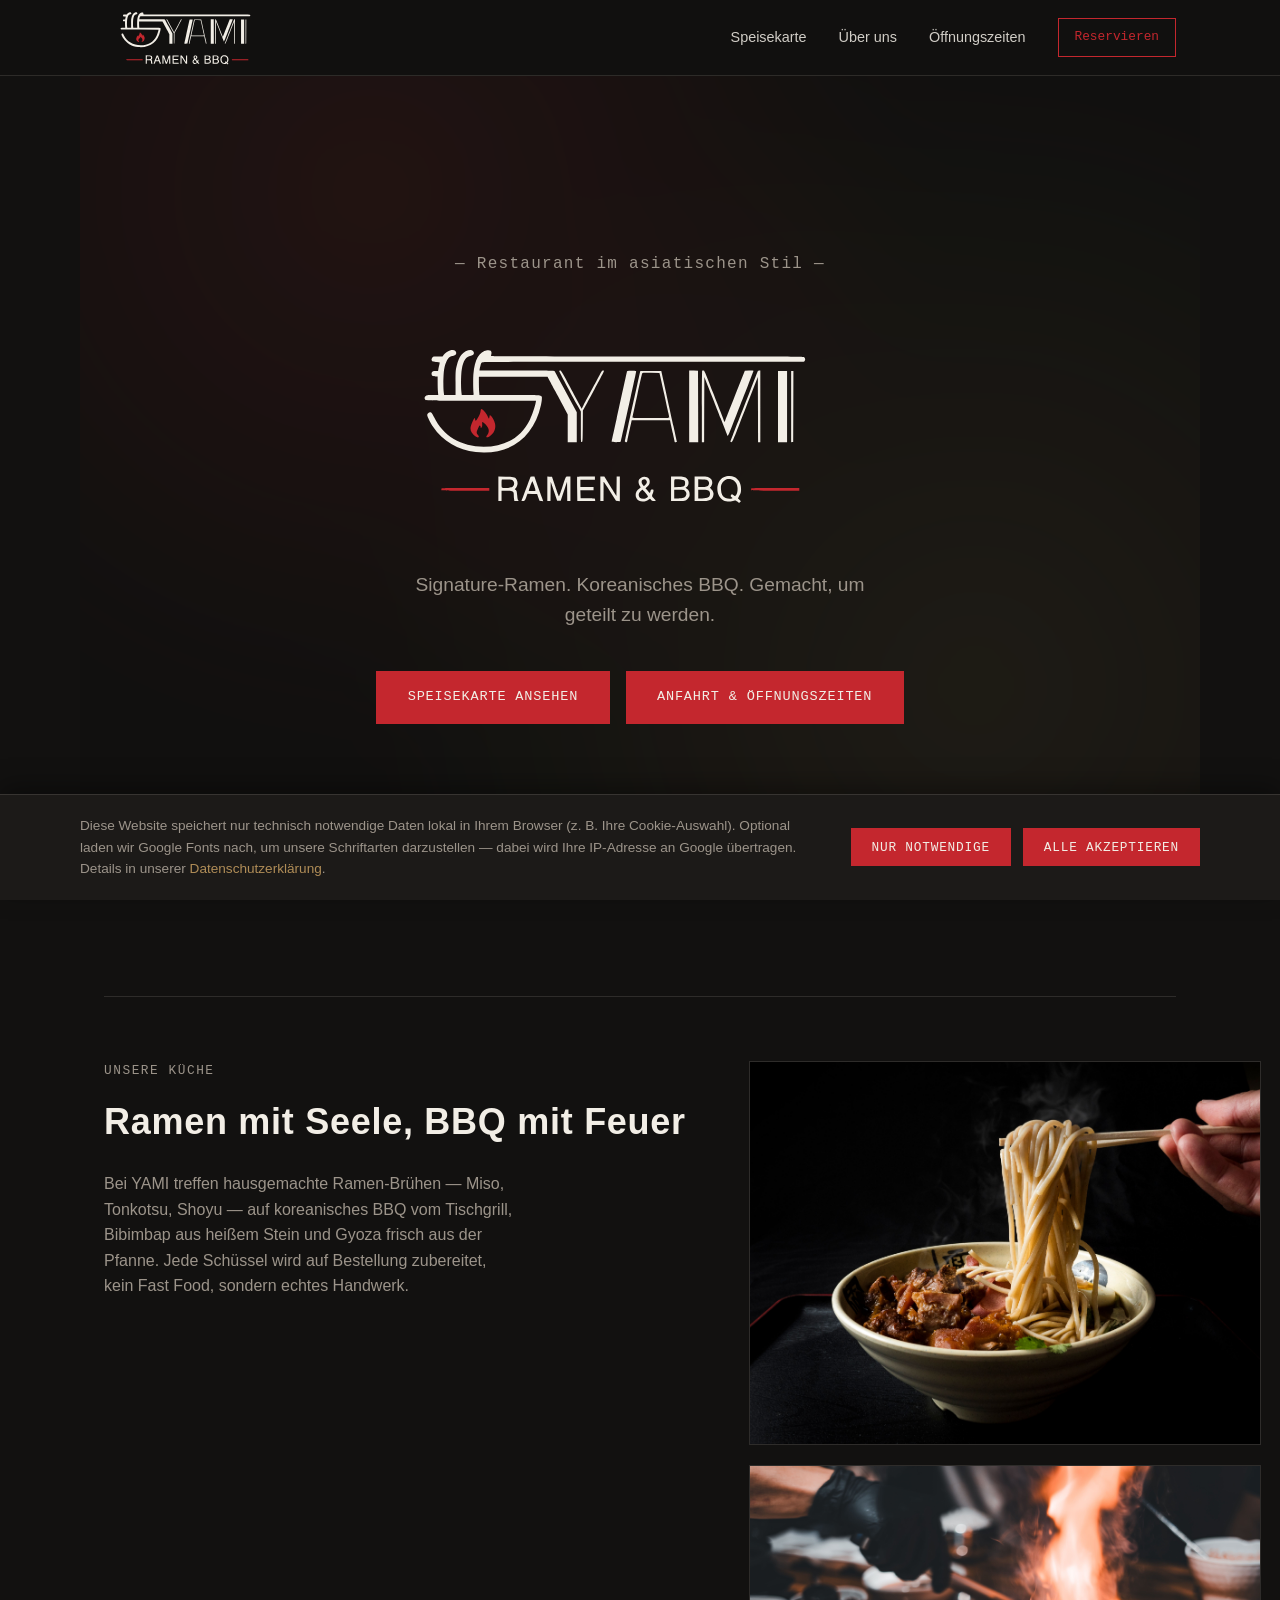
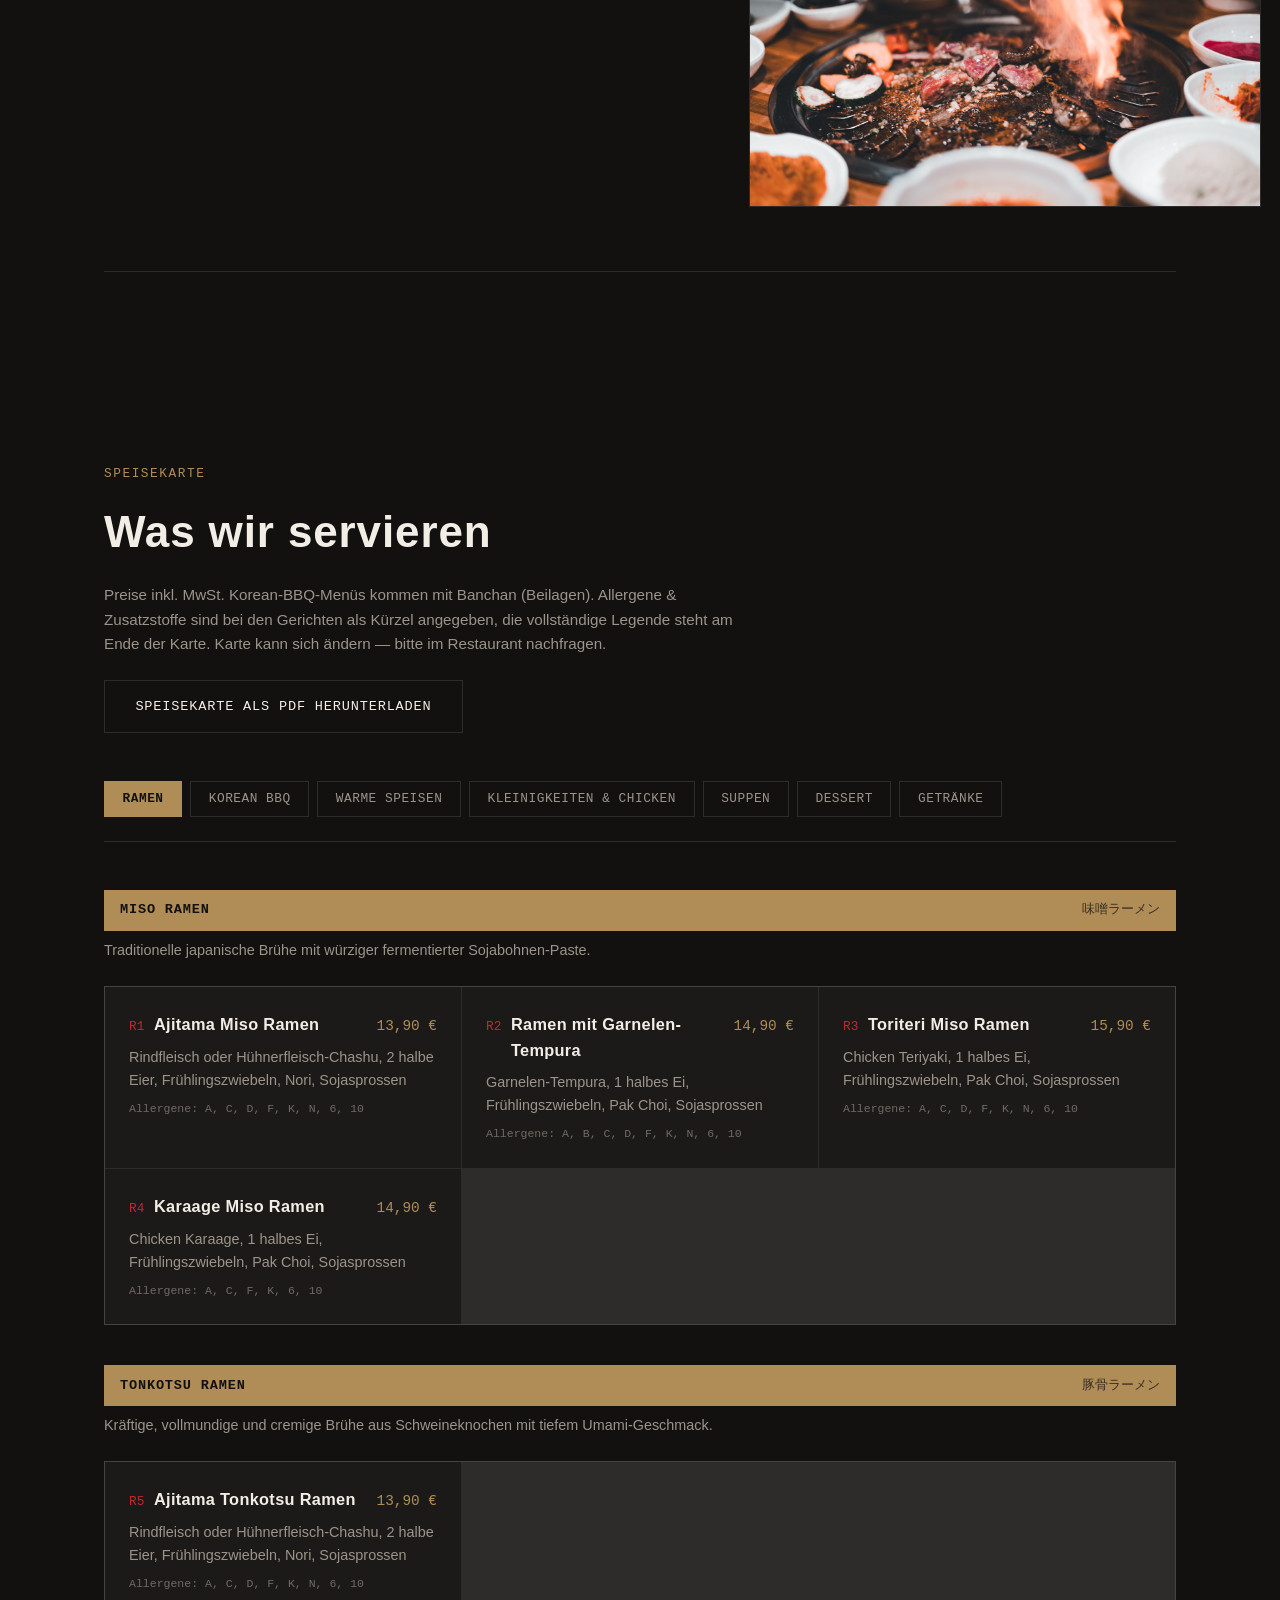
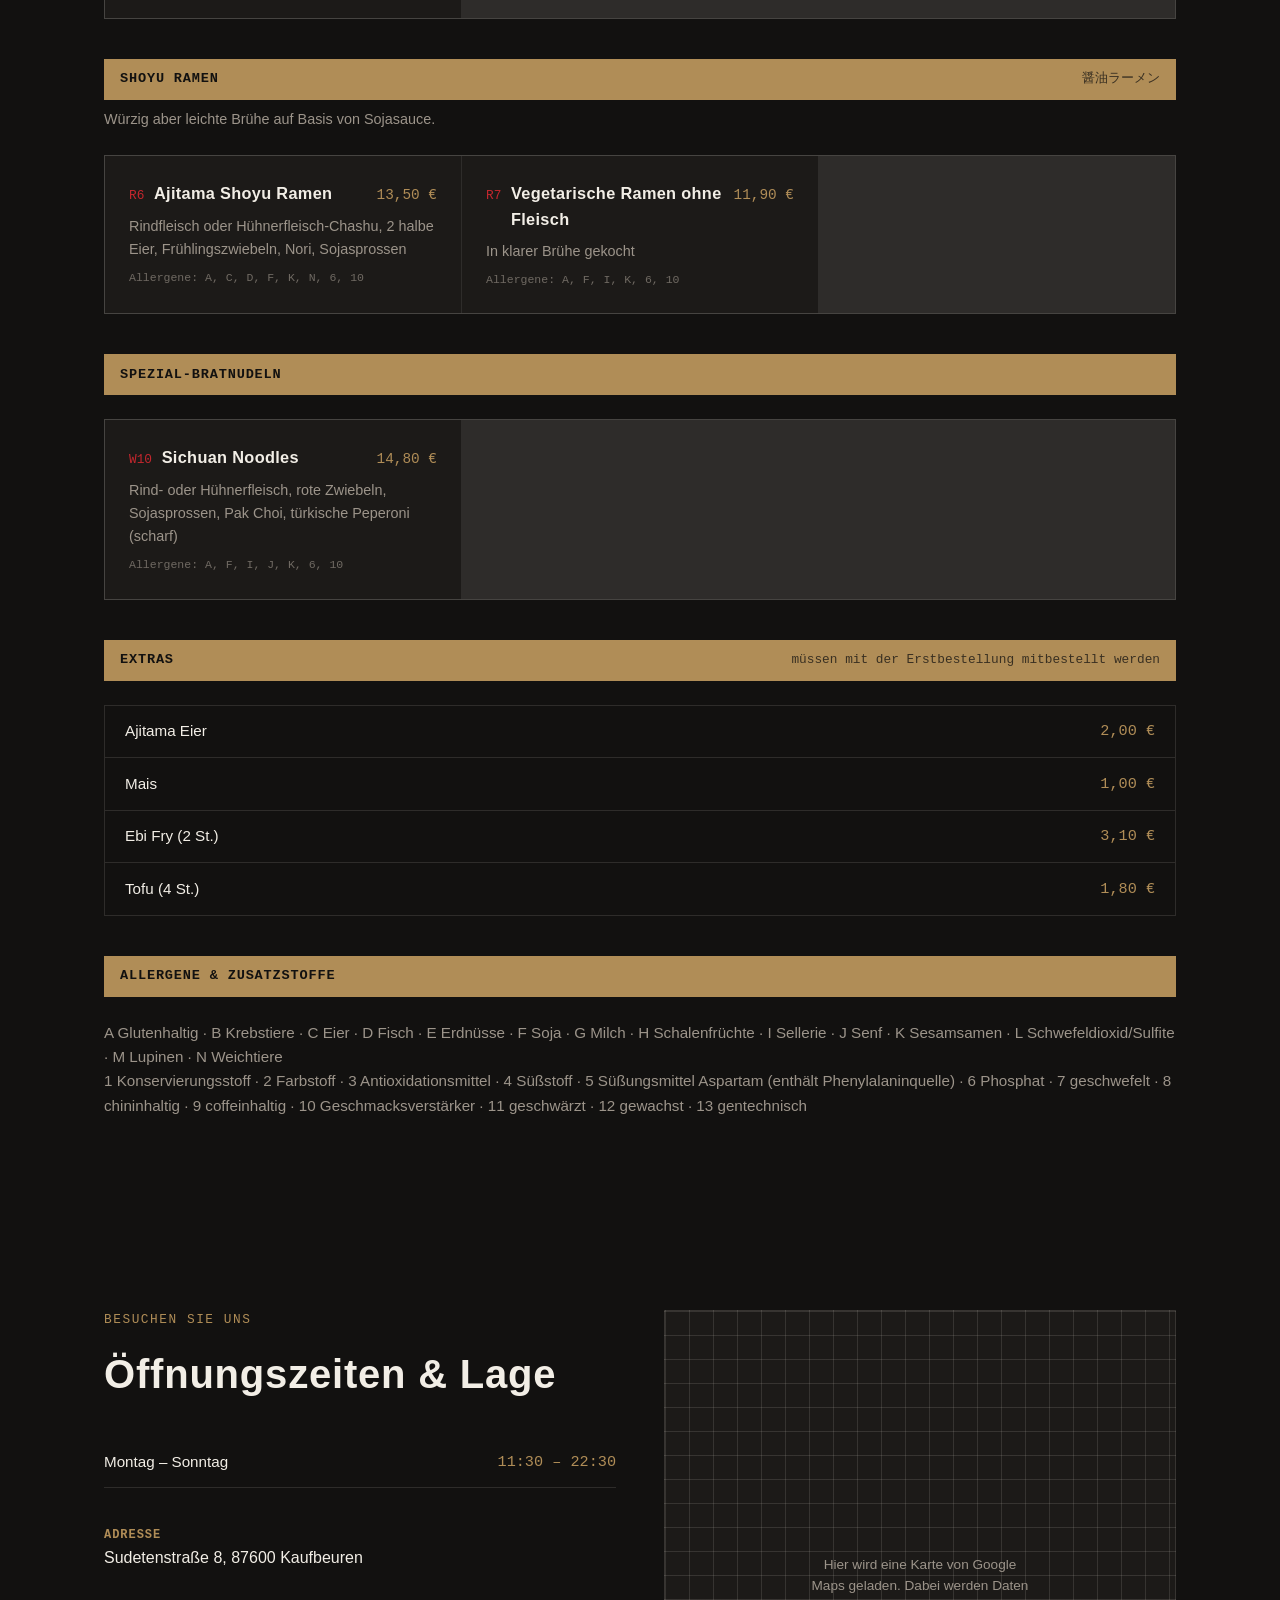
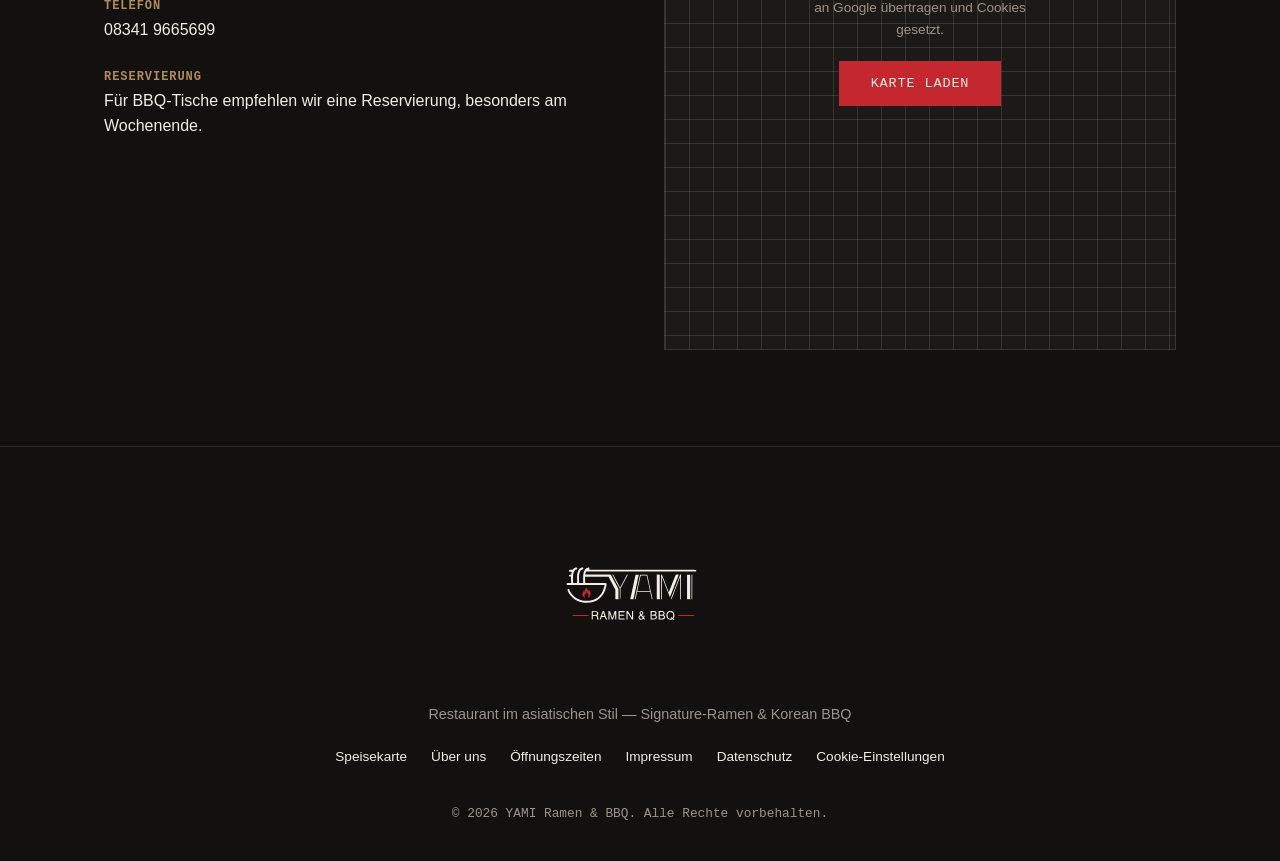
==== commit 44e138b2: "add impressum" ====
--- a/index.html
+++ b/index.html
@@ -565,6 +565,7 @@
         <a href="#menu">Speisekarte</a>
         <a href="#about">Über uns</a>
         <a href="#visit">Öffnungszeiten</a>
+        <a href="impressum.html">Impressum</a>
         <a href="datenschutz.html">Datenschutz</a>
         <a href="#" id="cookieSettingsLink">Cookie-Einstellungen</a>
       </nav>
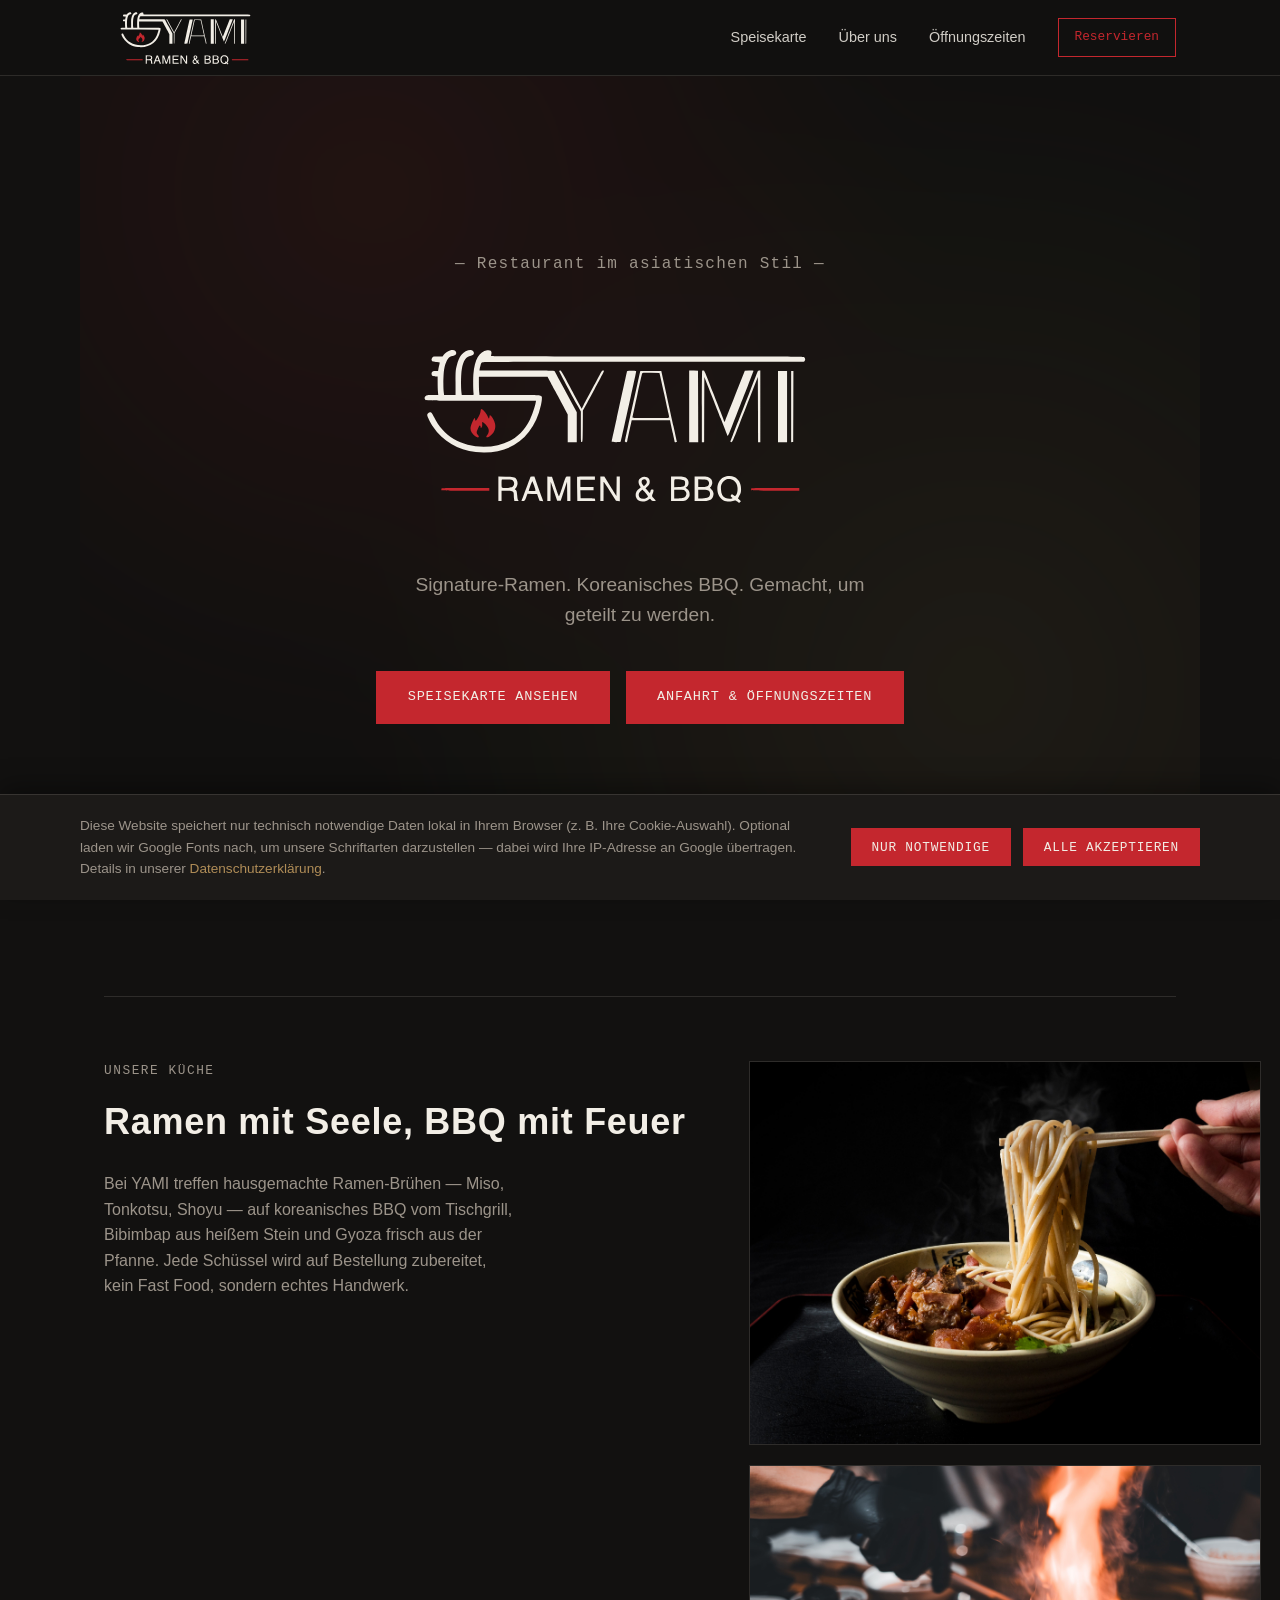
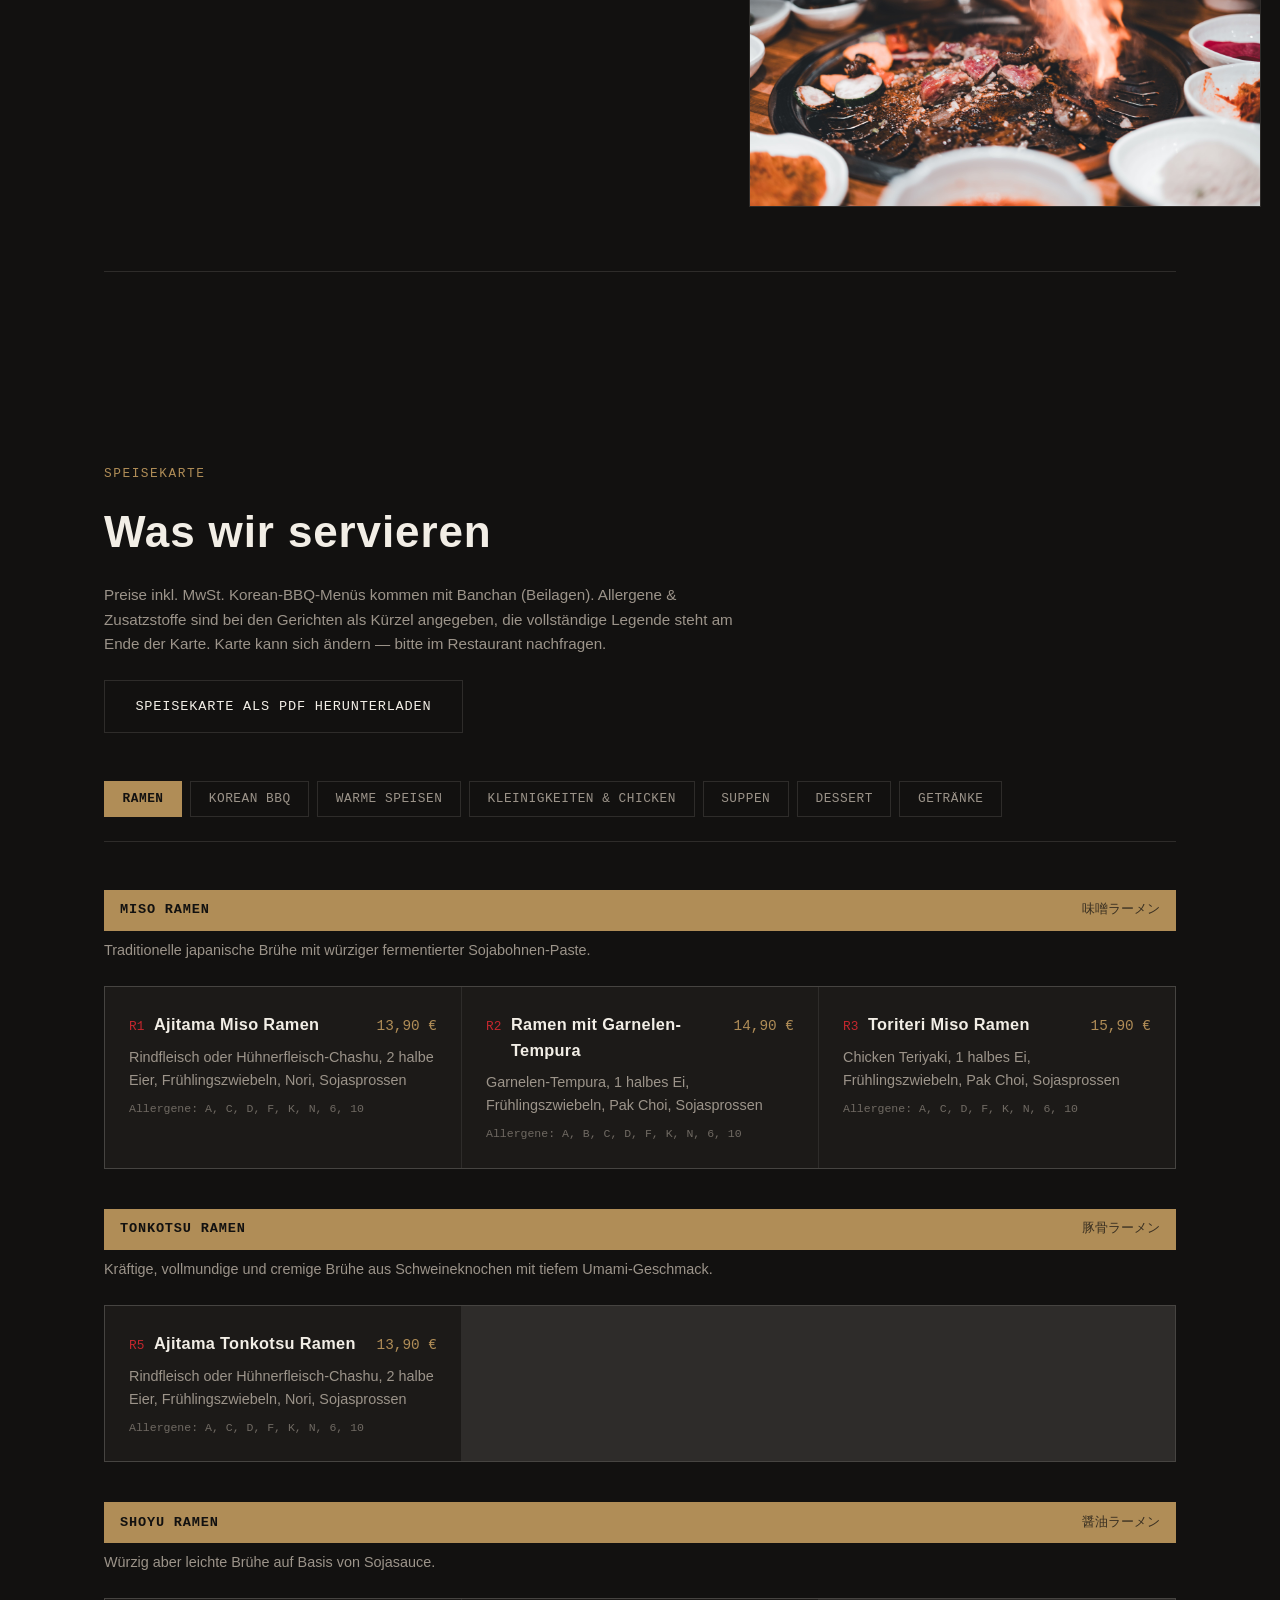
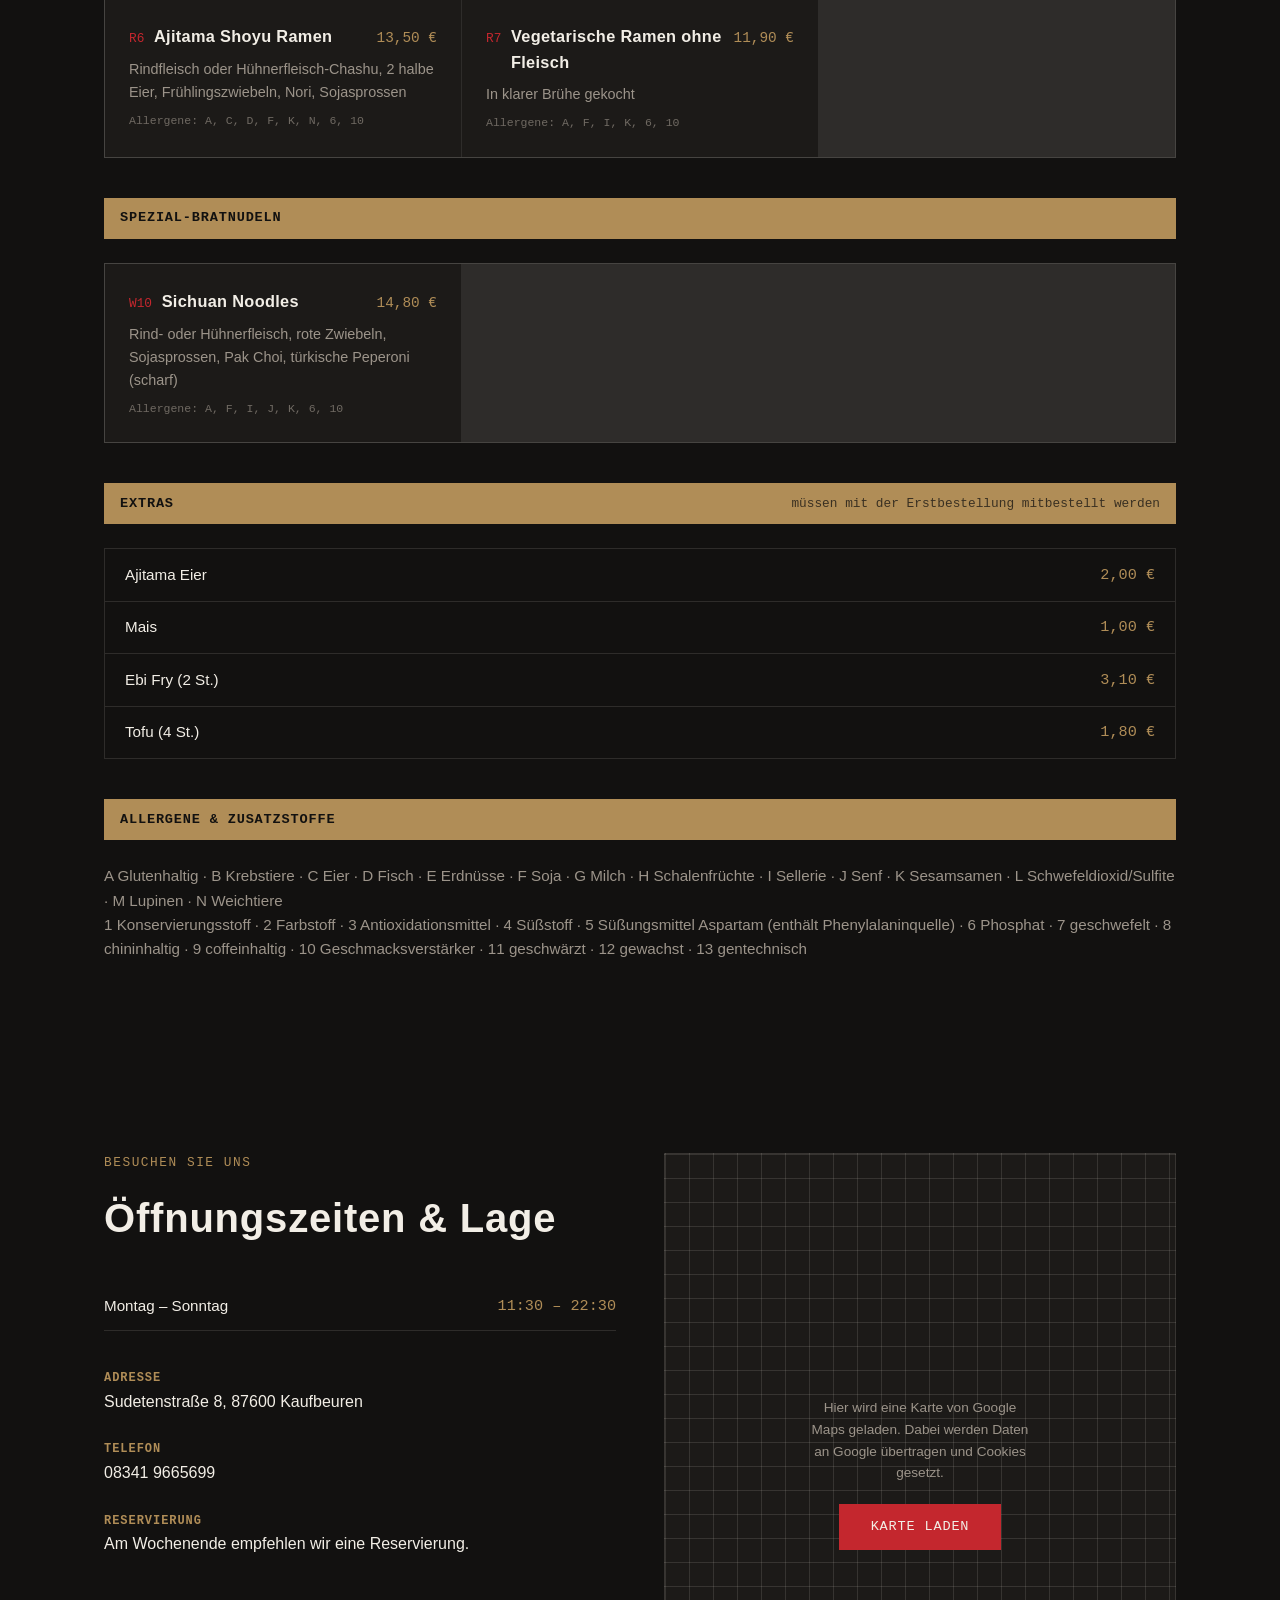
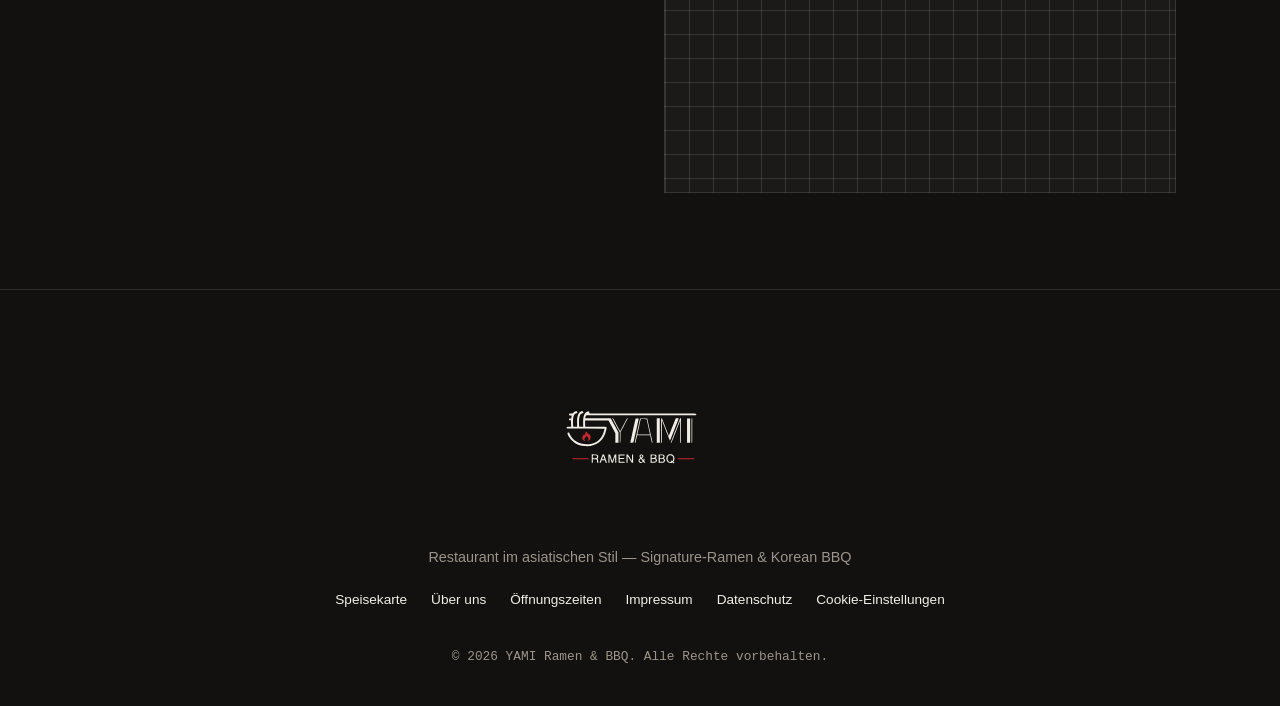
==== commit 613a2bd7: "add bingsu" ====
--- a/index.html
+++ b/index.html
@@ -132,13 +132,6 @@
             <p>Chicken Teriyaki, 1 halbes Ei, Frühlingszwiebeln, Pak Choi, Sojasprossen</p>
             <p class="allergens">Allergene: A, C, D, F, K, N, 6, 10</p>
           </article>
-          <article class="item">
-            <div class="item-top"><span class="code">R4</span>
-              <h3>Karaage Miso Ramen</h3><span class="price">14,90&nbsp;€</span>
-            </div>
-            <p>Chicken Karaage, 1 halbes Ei, Frühlingszwiebeln, Pak Choi, Sojasprossen</p>
-            <p class="allergens">Allergene: A, C, F, K, 6, 10</p>
-          </article>
         </div>
 
         <div class="category-bar">Tonkotsu Ramen <span>豚骨ラーメン</span></div>
@@ -408,6 +401,35 @@
           <article class="item">
             <div class="item-top"><span class="code">N2</span>
               <h3>Matcha / Sesam Eis</h3><span class="price">4,50&nbsp;€</span>
+            </div>
+          </article>
+        </div>
+
+        <div class="category-bar">Eisschnee</div>
+        <div class="item-grid">
+          <article class="item">
+            <div class="item-top"><span class="code">N3</span>
+              <h3>Eisschnee Mango</h3><span class="price">6,90&nbsp;€</span>
+            </div>
+          </article>
+          <article class="item">
+            <div class="item-top"><span class="code">N4</span>
+              <h3>Eisschnee Strawberry</h3><span class="price">6,90&nbsp;€</span>
+            </div>
+          </article>
+          <article class="item">
+            <div class="item-top"><span class="code">N5</span>
+              <h3>Eisschnee Oreo</h3><span class="price">6,90&nbsp;€</span>
+            </div>
+          </article>
+          <article class="item">
+            <div class="item-top"><span class="code">N6</span>
+              <h3>Eisschnee Lychee</h3><span class="price">6,90&nbsp;€</span>
+            </div>
+          </article>
+          <article class="item">
+            <div class="item-top"><span class="code">N7</span>
+              <h3>Eisschnee Matcha</h3><span class="price">6,90&nbsp;€</span>
             </div>
           </article>
         </div>
@@ -534,7 +556,7 @@
         <div class="contact-block">
           <p><strong>Adresse</strong><br>Sudetenstraße 8, 87600 Kaufbeuren</p>
           <p><strong>Telefon</strong><br><a href="tel:+4983419665699">08341 9665699</a></p>
-          <p><strong>Reservierung</strong><br>Für BBQ-Tische empfehlen wir eine Reservierung, besonders am Wochenende.
+          <p><strong>Reservierung</strong><br>Am Wochenende empfehlen wir eine Reservierung.
           </p>
         </div>
       </div>
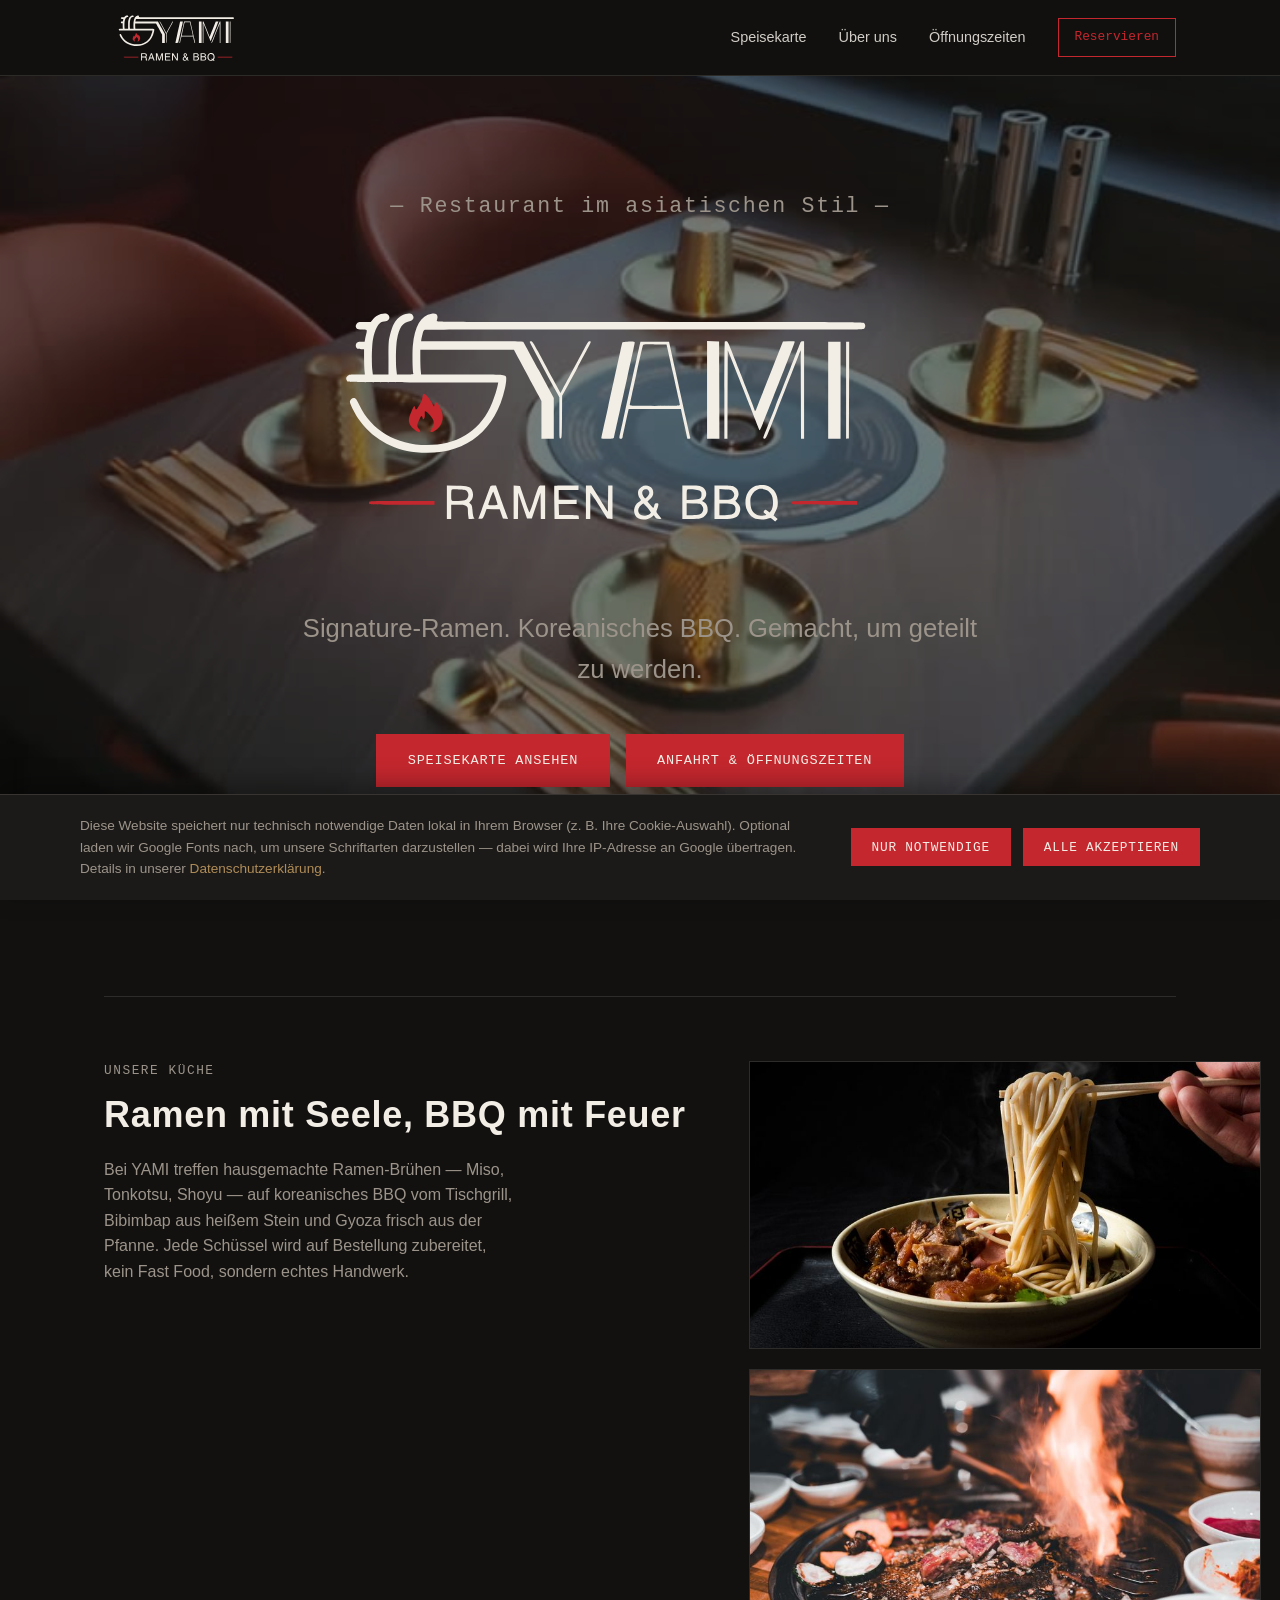
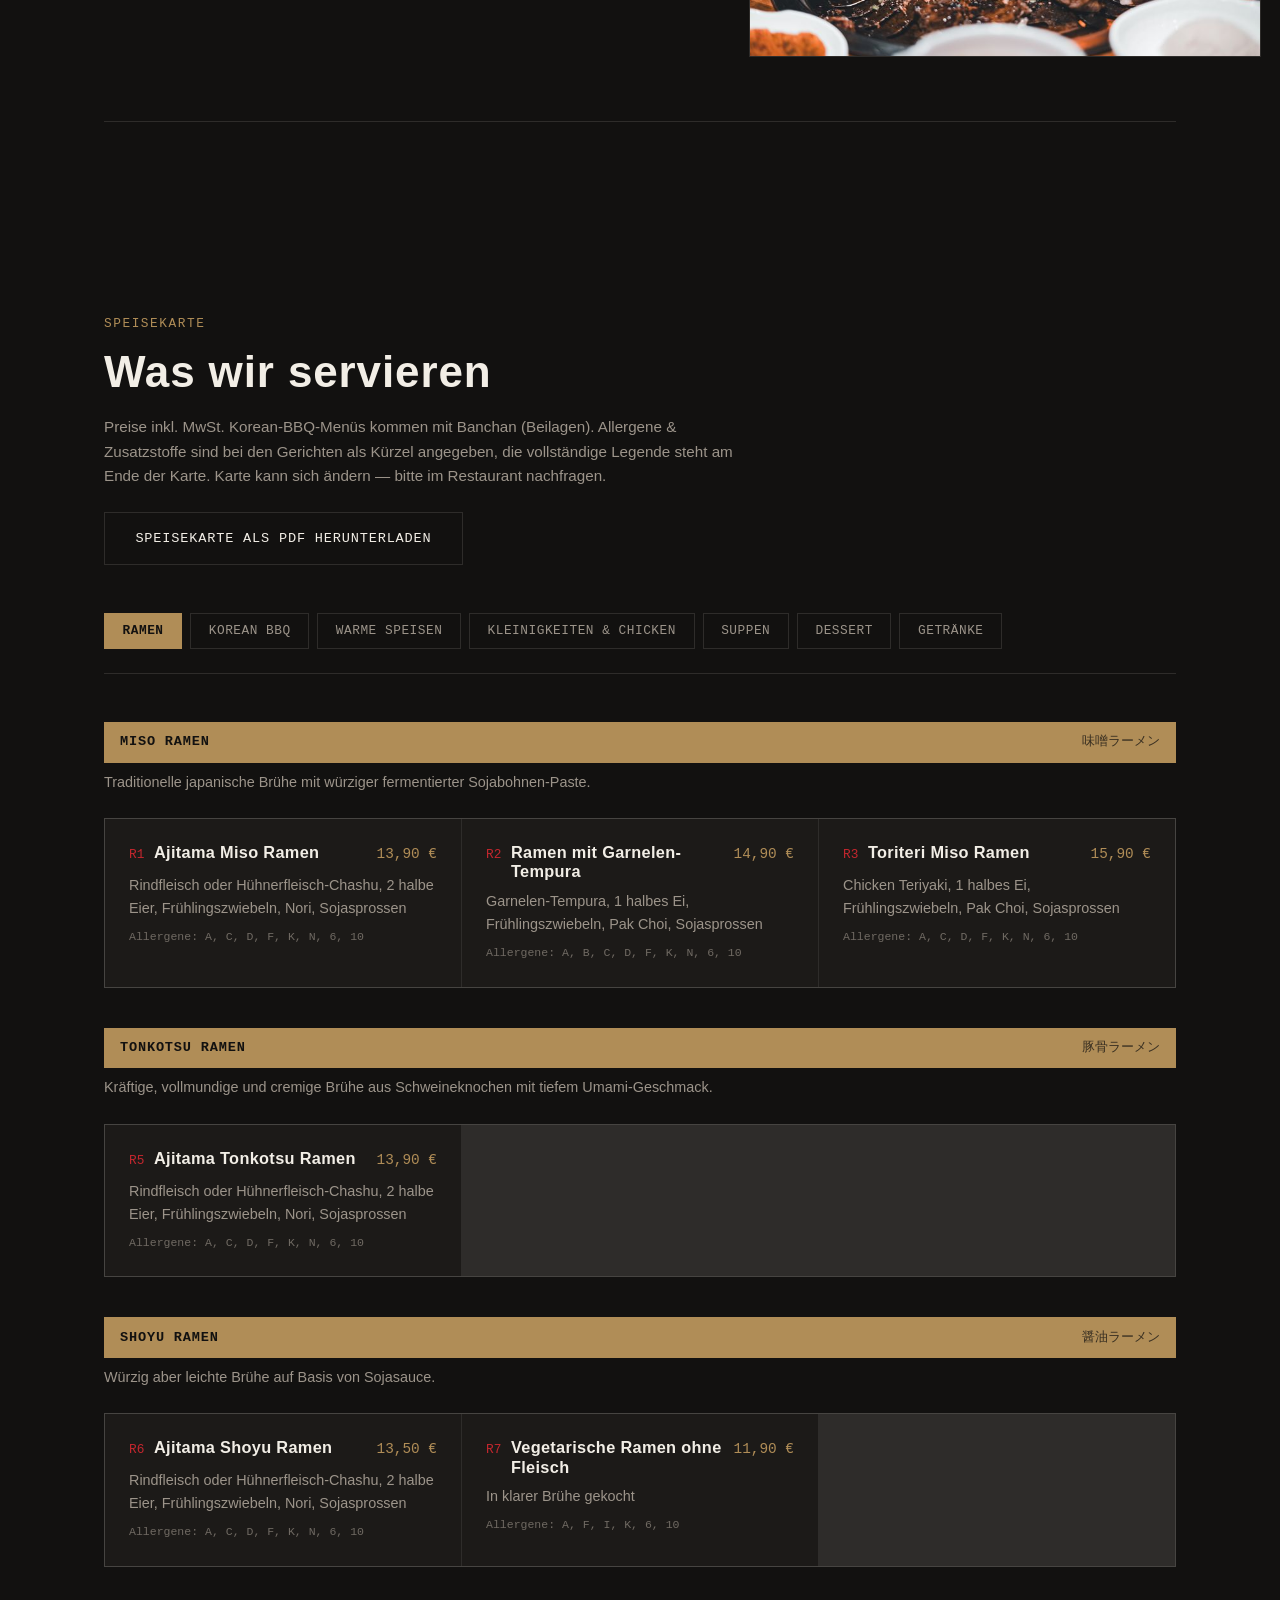
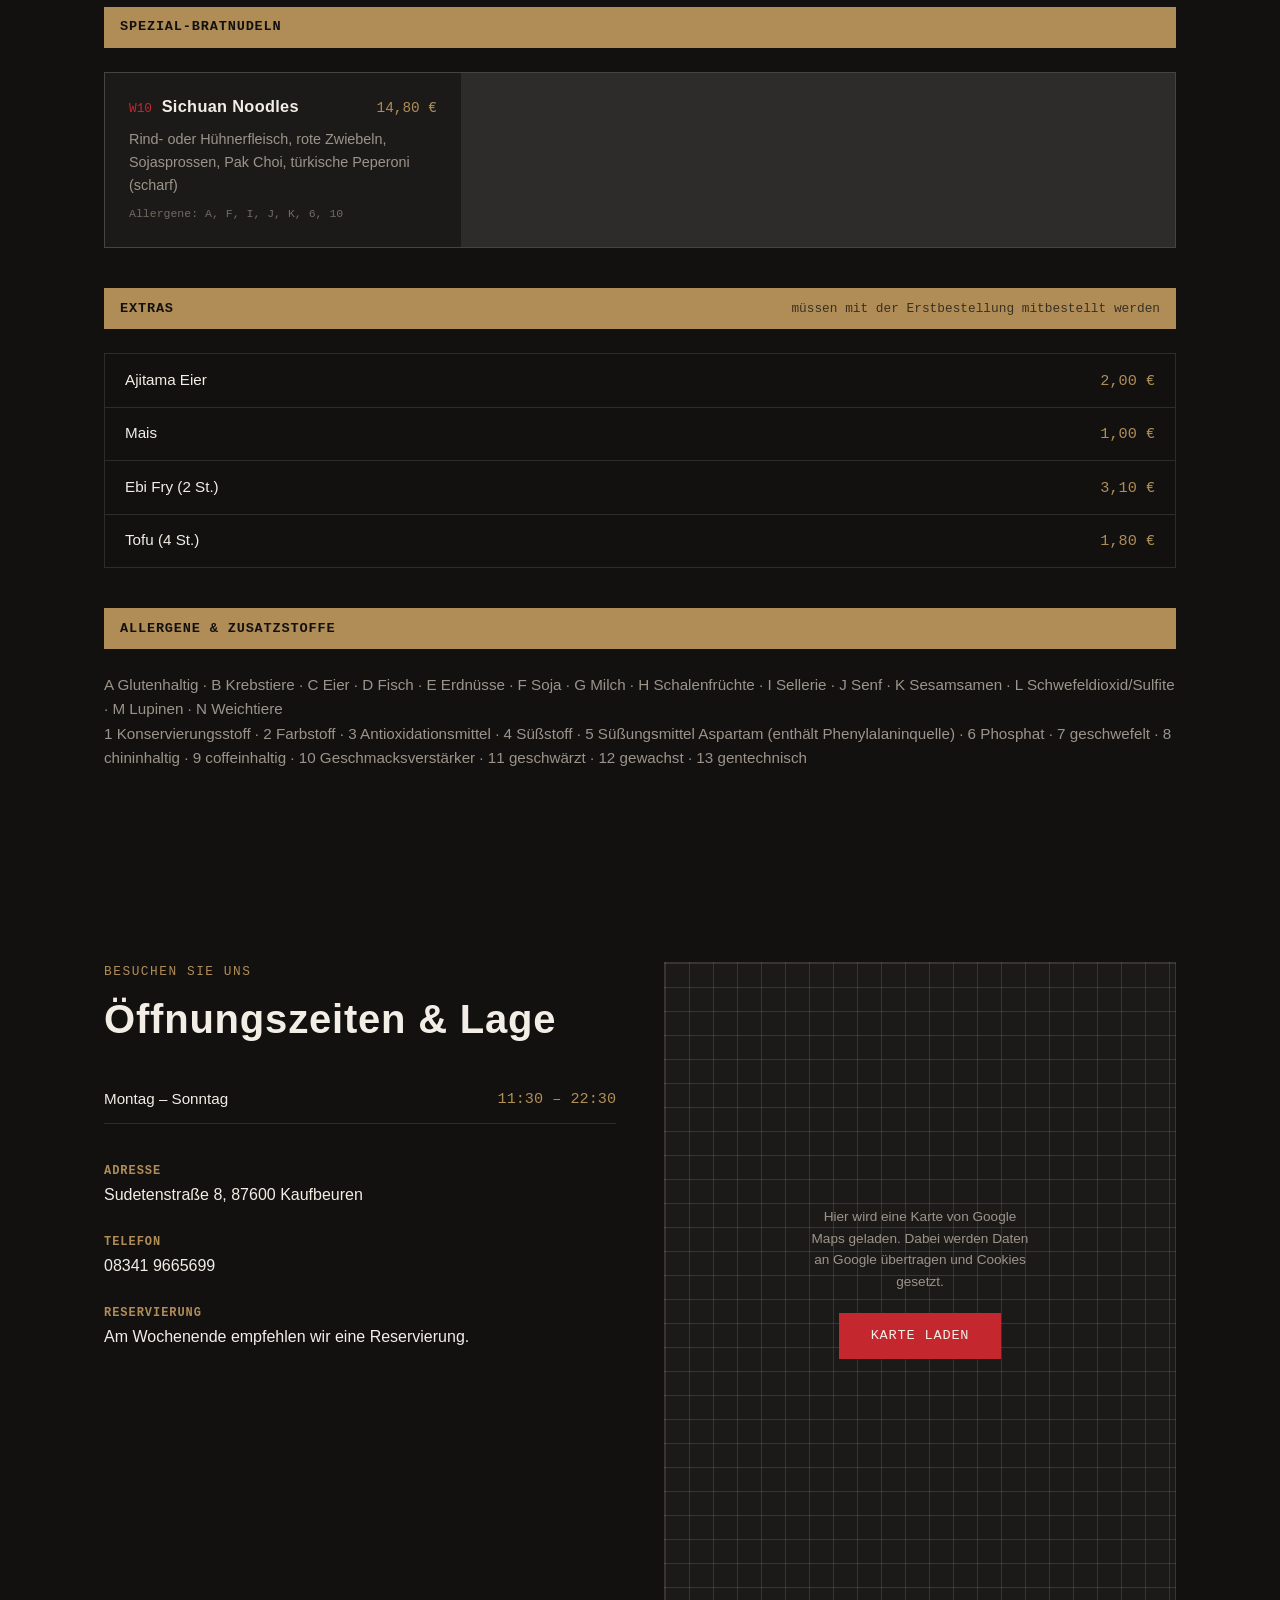
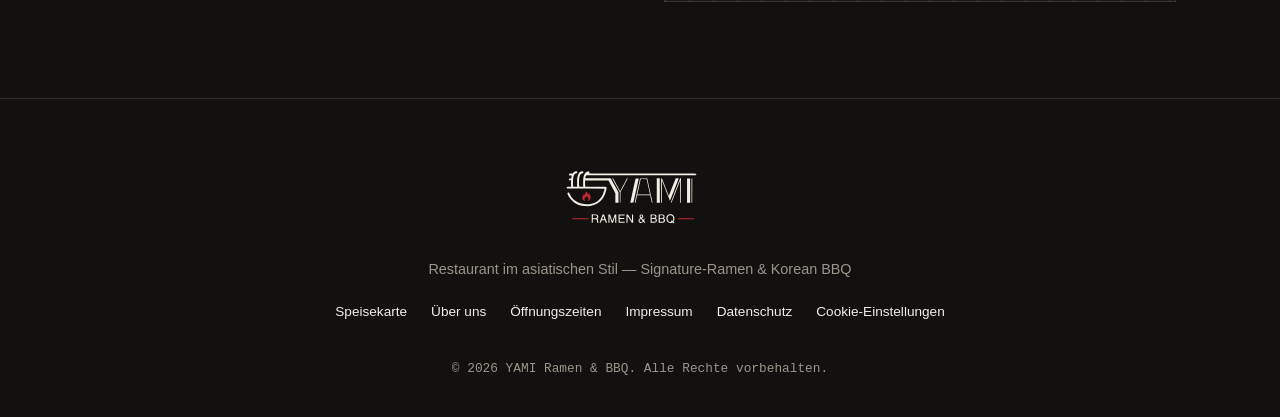
==== commit 1abc8215: "mobile optimization" ====
--- a/index.html
+++ b/index.html
@@ -4,6 +4,7 @@
 <head>
   <meta charset="UTF-8">
   <meta name="viewport" content="width=device-width, initial-scale=1.0">
+  <meta name="theme-color" content="#121110">
   <title>YAMI — Ramen & BBQ</title>
   <meta name="description"
     content="YAMI Ramen & BBQ — Asiatisches Restaurant mit Signature-Ramen, koreanischem BBQ und mehr.">
@@ -42,7 +43,9 @@
   <!-- ============ HERO ============ -->
   <section class="hero" id="top">
     <div class="hero-steam" aria-hidden="true">
-      <video autoplay muted loop playsinline>
+      <!-- Phones get a 720p re-encode (~2 MB) instead of the 4K original (~41 MB). -->
+      <video autoplay muted loop playsinline preload="auto" poster="assets/showcase_video1-poster.jpg">
+        <source src="assets/showcase_video1-mobile.mp4" type="video/mp4" media="(max-width: 900px)">
         <source src="assets/showcase_video1.mp4" type="video/mp4">
       </video>
       <div class="hero-glow"></div>
@@ -72,10 +75,10 @@
       </div>
       <div class="about-photos">
         <div class="about-photo about-photo-1">
-          <img src="assets/ramen3.jpg" alt="Schüssel Miso Ramen mit Chashu, Ei, Frühlingszwiebeln und Nori" />
+          <img src="assets/ramen3-1600.jpg" srcset="assets/ramen3-800.jpg 800w, assets/ramen3-1600.jpg 1600w" sizes="(max-width: 860px) 100vw, 45vw" width="1600" height="1200" loading="lazy" decoding="async" alt="Schüssel Miso Ramen mit Chashu, Ei, Frühlingszwiebeln und Nori" />
         </div>
         <div class="about-photo about-photo-2">
-          <img src="assets/kbbq2.jpg" alt="Koreanisches BBQ mit Rindfleisch, Gemüse und Beilagen" />
+          <img src="assets/kbbq2-1600.jpg" srcset="assets/kbbq2-800.jpg 800w, assets/kbbq2-1600.jpg 1600w" sizes="(max-width: 860px) 100vw, 45vw" width="1600" height="1067" loading="lazy" decoding="async" alt="Koreanisches BBQ mit Rindfleisch, Gemüse und Beilagen" />
         </div>
       </div>
     </div>
--- a/style.css
+++ b/style.css
@@ -30,7 +30,13 @@
 /* ---------- Reset & base ---------- */
 * { box-sizing: border-box; margin: 0; padding: 0; }
 
-html { scroll-behavior: smooth; }
+html {
+  scroll-behavior: smooth;
+  -webkit-text-size-adjust: 100%;
+  text-size-adjust: 100%;
+  /* Anchored sections land below the sticky nav instead of under it */
+  scroll-padding-top: var(--nav-height);
+}
 
 @media (prefers-reduced-motion: reduce) {
   html { scroll-behavior: auto; }
@@ -43,6 +49,8 @@
   font-family: var(--font-body);
   line-height: 1.6;
   -webkit-font-smoothing: antialiased;
+  -webkit-tap-highlight-color: transparent;
+  overflow-wrap: break-word;
 }
 
 a { color: inherit; text-decoration: none; }
@@ -54,7 +62,7 @@
   outline-offset: 3px;
 }
 
-h1, h2, h3 { font-family: var(--font-display); letter-spacing: 0.02em; }
+h1, h2, h3 { font-family: var(--font-display); letter-spacing: 0.02em; line-height: 1.2; }
 
 .kicker {
   font-family: var(--font-mono);
@@ -98,7 +106,9 @@
   transition: transform 0.15s ease, background 0.2s ease, border-color 0.2s ease;
   cursor: pointer;
 }
-.btn:hover { transform: translateY(-2px); }
+@media (hover: hover) {
+  .btn:hover { transform: translateY(-2px); }
+}
 
 .btn-primary { background: var(--red); color: var(--cream); }
 .btn-primary:hover { background: #d94048; }
@@ -137,9 +147,11 @@
   display: grid;
   place-items: center;
   width: 180px;
-  height: 180px;
+  max-width: 100%;
   font-size: 1.1rem;
 }
+.logo-mark img { width: 100%; height: auto; }
+.nav .logo-mark { width: clamp(120px, 30vw, 160px); }
 
 .logo-text {
   font-family: var(--font-display);
@@ -186,6 +198,10 @@
   padding: 0.5rem;
 }
 .nav-toggle span { width: 24px; height: 2px; background: var(--cream); transition: transform 0.2s, opacity 0.2s; }
+/* Hamburger morphs into an "X" while the menu is open */
+.nav-toggle[aria-expanded="true"] span:nth-child(1) { transform: translateY(7px) rotate(45deg); }
+.nav-toggle[aria-expanded="true"] span:nth-child(2) { opacity: 0; }
+.nav-toggle[aria-expanded="true"] span:nth-child(3) { transform: translateY(-7px) rotate(-45deg); }
 
 /* =========================================================
    HERO
@@ -193,12 +209,15 @@
 .hero {
   position: relative;
   min-height: calc(100vh - var(--nav-height));
+  min-height: calc(100svh - var(--nav-height));
   display: flex;
   align-items: center;
   justify-content: center;
   text-align: center;
   overflow: hidden;
   padding: 2rem 1.5rem;
+  max-width: none;   /* override the global section max-width so the video spans the full viewport */
+  width: 100%;
 }
 
 /* Signature ambient element: soft moving "steam" gradients behind the hero text.
@@ -243,7 +262,8 @@
 }
 
 
-.hero-inner { position: relative; z-index: 1; max-width: 720px; }
+.hero-inner { position: relative; z-index: 1; width: 100%; max-width: 1000px; }
+.hero-title { max-width: 720px; margin: 0 auto; }
 .hero-image {
   padding: 2rem 0;
   width: 80%;
@@ -256,7 +276,7 @@
   color: var(--muted);
   letter-spacing: 0.08em;
   margin-bottom: 1.5rem;
-  font-size: 1.0rem;
+  font-size: clamp(1rem, 1.8vw, 1.35rem);
 }
 
 .hero-title {
@@ -266,9 +286,9 @@
 
 .hero-sub {
   color: var(--muted);
-  font-size: clamp(1rem, 2vw, 1.2rem);
-  margin: 1.5rem auto 2.5rem;
-  max-width: 480px;
+  font-size: clamp(1.15rem, 2.4vw, 1.6rem);
+  margin: 1.75rem auto 2.75rem;
+  max-width: 680px;
 }
 
 .hero-actions { display: flex; gap: 1rem; justify-content: center; flex-wrap: wrap; }
@@ -326,12 +346,19 @@
 
 .about-photo {
   position: relative;
-  width: 120%;
+  width: 100%;
+  overflow: hidden;
 
   aspect-ratio: 16 / 9;
   border: 1px solid var(--line);
   display: flex;
   align-items: flex-end;
+}
+.about-photo img { width: 100%; height: 100%; object-fit: cover; }
+
+/* Desktop only: let the photos bleed a little past the column, as before */
+@media (min-width: 861px) {
+  .about-photo { width: 120%; }
 }
 
 
@@ -378,8 +405,10 @@
   text-transform: uppercase;
   padding: 0.6rem 1rem;
   display: flex;
+  flex-wrap: wrap;
   justify-content: space-between;
   align-items: baseline;
+  gap: 0.25rem 1rem;
   margin: 2.5rem 0 1.5rem;
 }
 .category-bar:first-child { margin-top: 0; }
@@ -398,7 +427,7 @@
 
 .item-grid {
   display: grid;
-  grid-template-columns: repeat(auto-fill, minmax(280px, 1fr));
+  grid-template-columns: repeat(auto-fill, minmax(min(280px, 100%), 1fr));
   gap: 1px;
   background: var(--line);
   border: 1px solid var(--line);
@@ -445,12 +474,14 @@
 .extras-list li {
   display: flex;
   justify-content: space-between;
+  align-items: baseline;
+  gap: 1rem;
   padding: 0.85rem 1.25rem;
   border-bottom: 1px solid var(--line);
   font-size: 0.95rem;
 }
 .extras-list li:last-child { border-bottom: none; }
-.extras-list li span:last-child { font-family: var(--font-mono); color: var(--gold); }
+.extras-list li span:last-child { font-family: var(--font-mono); color: var(--gold); white-space: nowrap; text-align: right; }
 
 /* =========================================================
    GALLERY (placeholders)
@@ -571,7 +602,9 @@
   z-index: 200;
   background: var(--panel);
   border-top: 1px solid var(--line);
-  padding: 1.25rem 1.5rem;
+  padding: 1.25rem 1.5rem calc(1.25rem + env(safe-area-inset-bottom));
+  max-height: 80vh;
+  overflow-y: auto;
   box-shadow: 0 -8px 24px rgba(0, 0, 0, 0.35);
 }
 .cookie-banner[hidden] { display: none; }
@@ -585,7 +618,7 @@
   flex-wrap: wrap;
 }
 .cookie-banner-inner p {
-  flex: 1 1 420px;
+  flex: 1 1 min(420px, 100%);
   color: var(--muted);
   font-size: 0.85rem;
 }
@@ -620,7 +653,7 @@
   text-align: center;
 }
 .footer-tag { color: var(--muted); font-size: 0.9rem; }
-.footer-links { display: flex; gap: 1.5rem; font-size: 0.85rem; }
+.footer-links { display: flex; flex-wrap: wrap; justify-content: center; gap: 0.75rem 1.5rem; font-size: 0.85rem; }
 .footer-links a:hover { color: var(--gold); }
 .footer-copy { color: var(--muted); font-size: 0.8rem; font-family: var(--font-mono); margin-top: 1rem; }
 
@@ -630,9 +663,13 @@
 @media (max-width: 860px) {
   .about-inner, .visit-inner { grid-template-columns: 1fr; }
   .gallery-grid { grid-template-columns: repeat(2, 1fr); }
+  .map-placeholder { aspect-ratio: 4 / 3; }
 }
 
 @media (max-width: 720px) {
+  :root { --nav-height: 64px; }
+
+  /* ----- Mobile nav drawer ----- */
   .nav-links {
     position: fixed;
     top: var(--nav-height);
@@ -641,18 +678,102 @@
     background: var(--black);
     border-bottom: 1px solid var(--line);
     flex-direction: column;
-    align-items: flex-start;
-    padding: 1.5rem;
-    gap: 1.25rem;
-    transform: translateY(-130%);
-    transition: transform 0.25s ease;
+    align-items: stretch;
+    padding: 0.5rem 1.25rem 1.5rem;
+    gap: 0;
+    font-size: 1.05rem;
+    max-height: calc(100svh - var(--nav-height));
+    overflow-y: auto;
+    transform: translateY(-100%);
+    visibility: hidden;          /* keeps hidden links out of tab order */
+    transition: transform 0.25s ease, visibility 0s linear 0.25s;
+    box-shadow: 0 12px 24px rgba(0, 0, 0, 0.4);
+    z-index: -1;                 /* slides out from behind the bar */
   }
-  .nav-links.open { transform: translateY(0); }
-  .nav-toggle { display: flex; }
-  section { padding: 4rem 1.25rem; }
+  .nav-links a {
+    padding: 0.9rem 0;           /* comfortable 44px+ tap targets */
+    border-bottom: 1px solid var(--line);
+  }
+  .nav-links .nav-cta {
+    margin-top: 1rem;
+    text-align: center;
+    padding: 0.9rem 1rem;
+    border-bottom: 1px solid var(--red);
+  }
+  .nav-links.open {
+    transform: translateY(0);
+    visibility: visible;
+    transition: transform 0.25s ease, visibility 0s;
+  }
+  .nav-toggle { display: flex; padding: 0.75rem; margin-right: -0.75rem; }
+  .nav-inner { padding: 0 1.25rem; }
+
+  /* ----- Sections ----- */
+  section { padding: 3.5rem 1.25rem; }
   .gallery-grid { grid-template-columns: 1fr 1fr; }
+
+  /* ----- Hero ----- */
+  .hero { padding: 3rem 1.25rem 5rem; }
+  .eyebrow { letter-spacing: 0.04em; margin-bottom: 1rem; }
+  .hero-sub { margin: 1.25rem auto 2rem; }
+  .hero-actions { flex-direction: column; align-items: stretch; max-width: 360px; margin: 0 auto; }
+  .hero-actions .btn { text-align: center; }
+
+  /* ----- About ----- */
+  .about { padding-top: 2.5rem; padding-bottom: 0; }
+  .about-inner { padding: 2.5rem 0; gap: 2rem; }
+  .about-text p { max-width: none; }
+
+  /* ----- Menu ----- */
+  .menu-head { margin-bottom: 2rem; }
+  .menu-download { display: block; text-align: center; }
+
+  /* Category tabs become one swipeable row instead of wrapping into 4 lines */
+  .menu-tabs {
+    flex-wrap: nowrap;
+    overflow-x: auto;
+    scroll-snap-type: x proximity;
+    -webkit-overflow-scrolling: touch;
+    scrollbar-width: none;
+    margin: 0 -1.25rem 2rem;
+    padding: 0 1.25rem 1.25rem;
+    scroll-padding-inline: 1.25rem;
+    -webkit-mask-image: linear-gradient(90deg, transparent 0, #000 1.25rem, #000 calc(100% - 2.5rem), transparent);
+            mask-image: linear-gradient(90deg, transparent 0, #000 1.25rem, #000 calc(100% - 2.5rem), transparent);
+  }
+  .menu-tabs::-webkit-scrollbar { display: none; }
+  .tab-btn { flex: 0 0 auto; white-space: nowrap; scroll-snap-align: start; padding: 0.75rem 1rem; }
+
+  .category-bar { margin-top: 2rem; }
+  .category-desc { margin-top: -0.75rem; }
+  .item { padding: 1.25rem; }
+  .extras-list li { padding: 0.8rem 1rem; }
+
+  /* ----- Visit ----- */
+  .visit h2 { margin-bottom: 1.5rem; }
+  .contact-block a { display: inline-block; padding: 0.25rem 0; }
+
+  /* ----- Cookie banner: compact, buttons side by side & full width ----- */
+  .cookie-banner { padding: 1rem 1.25rem calc(1rem + env(safe-area-inset-bottom)); }
+  .cookie-banner-inner { gap: 1rem; }
+  .cookie-banner-inner p { font-size: 0.8rem; line-height: 1.5; }
+  .cookie-banner-actions { width: 100%; flex-wrap: nowrap; }
+  .cookie-banner-actions .btn { flex: 1 1 0; text-align: center; padding: 0.8rem 0.5rem; font-size: 0.72rem; }
+
+  /* ----- Footer ----- */
+  .site-footer { padding: 2.5rem 1.25rem calc(2rem + env(safe-area-inset-bottom)); }
+  .footer-links a { padding: 0.35rem 0; }
 }
 
 @media (max-width: 480px) {
   .gallery-grid { grid-template-columns: 1fr; }
-}+  .hours td { font-size: 0.9rem; }
+  .hours td:last-child { white-space: nowrap; }
+}
+
+/* Short landscape phones: don't force a full-height hero */
+@media (max-height: 500px) and (orientation: landscape) {
+  .hero { min-height: auto; padding: 3rem 1.5rem 4rem; }
+  .hero-title { max-width: 360px; }
+  .hero-scroll { display: none; }
+}
